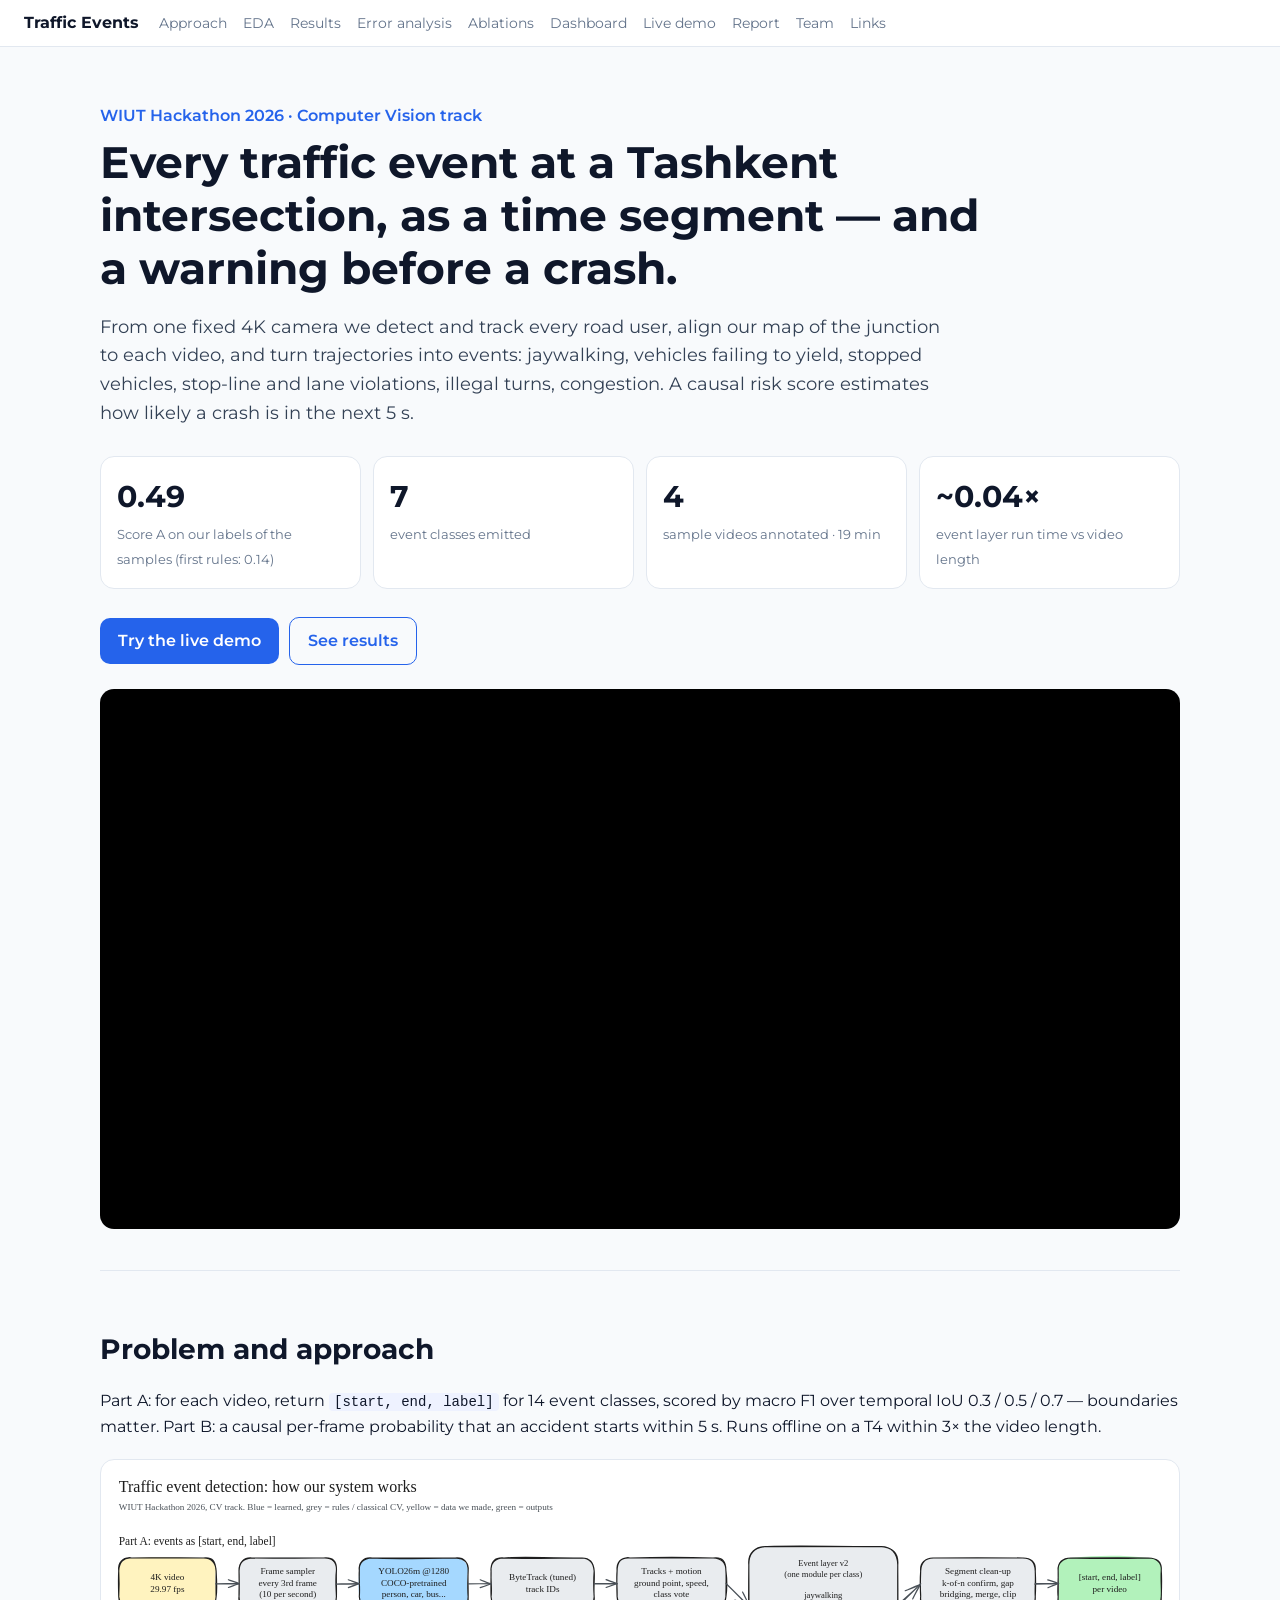
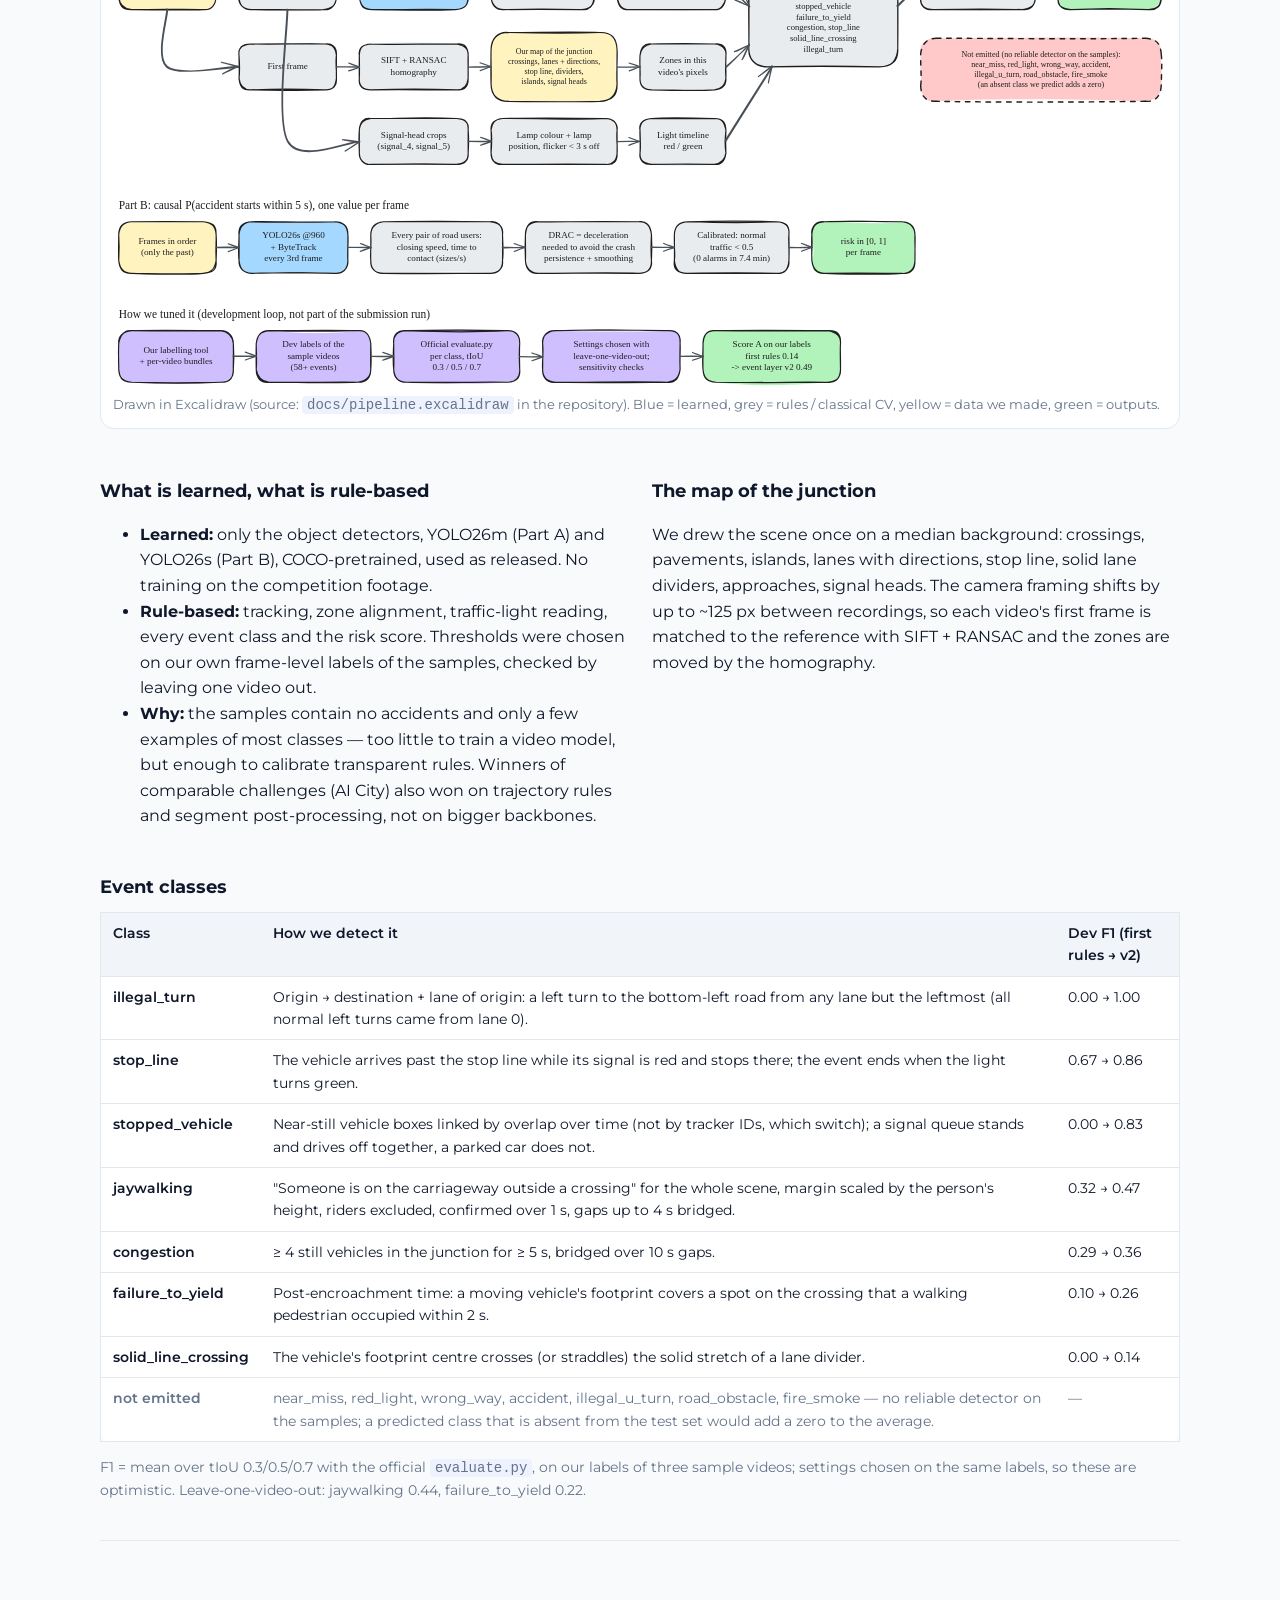
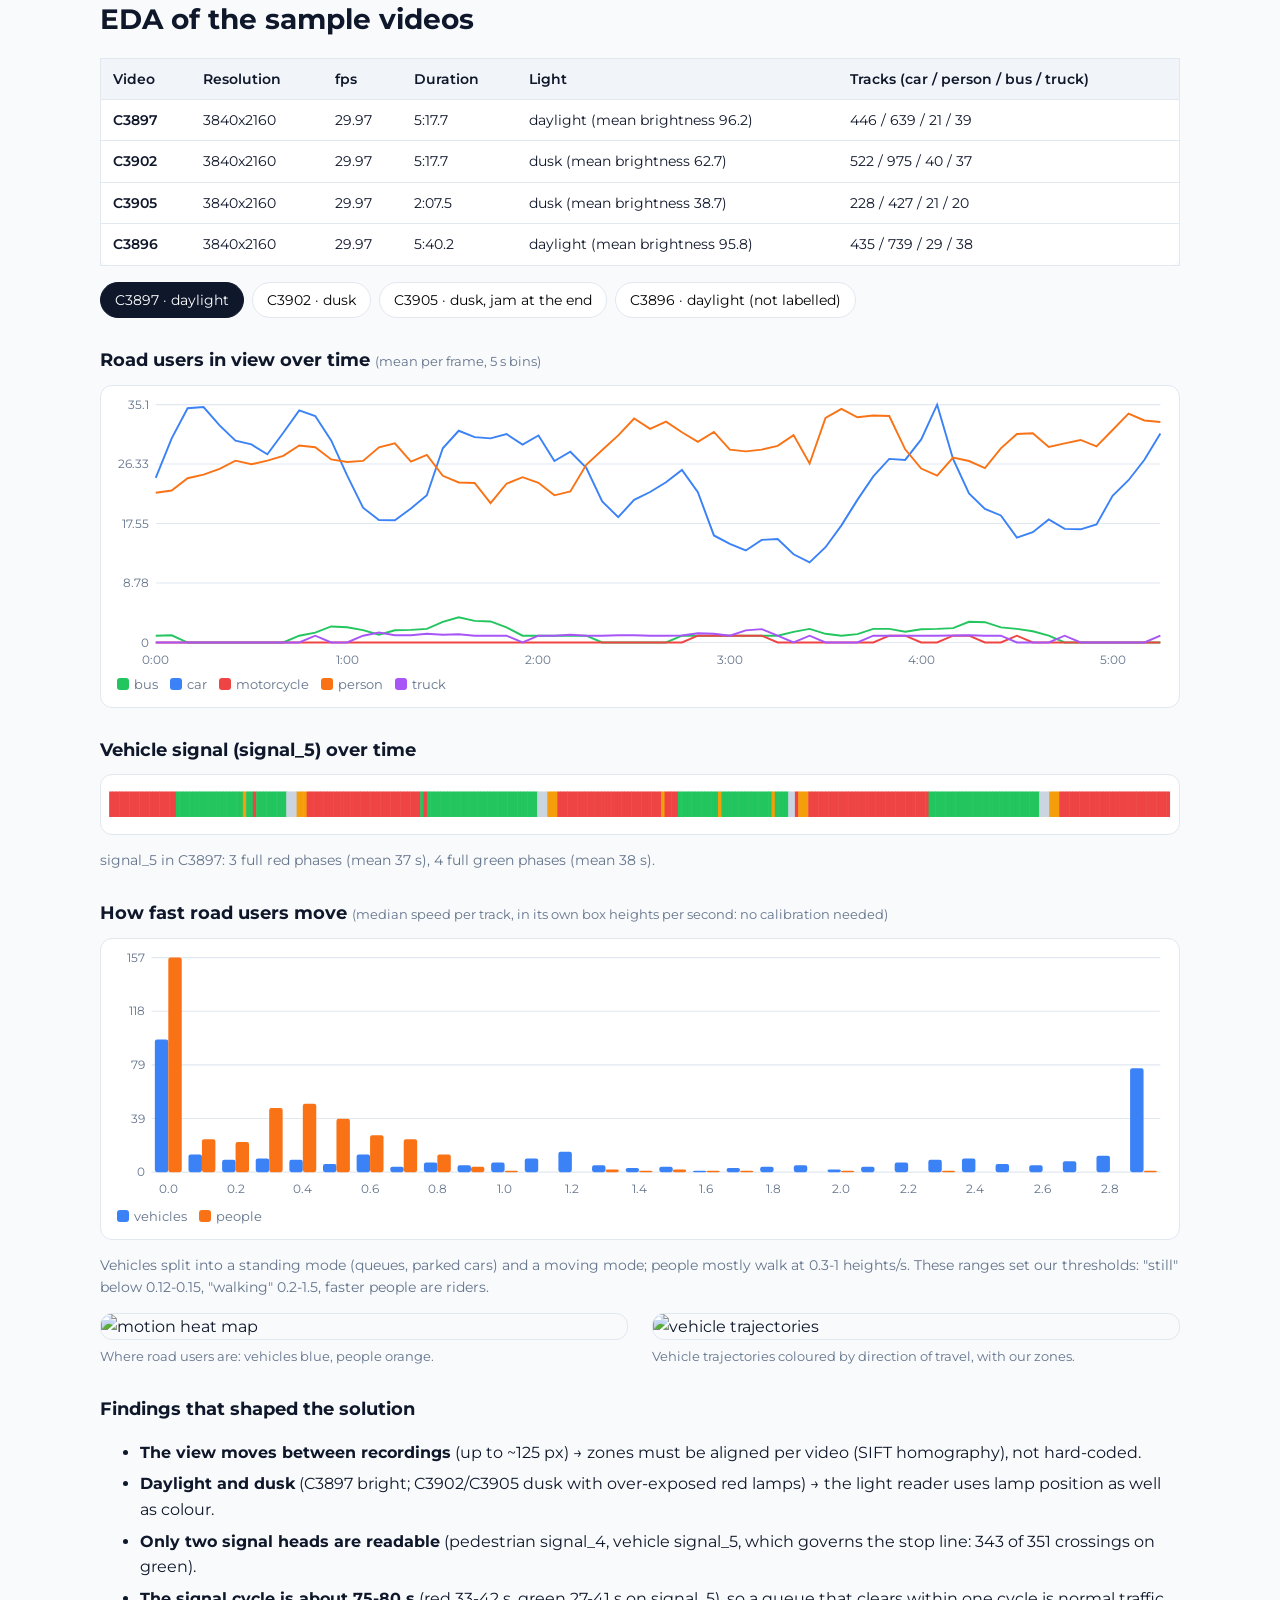
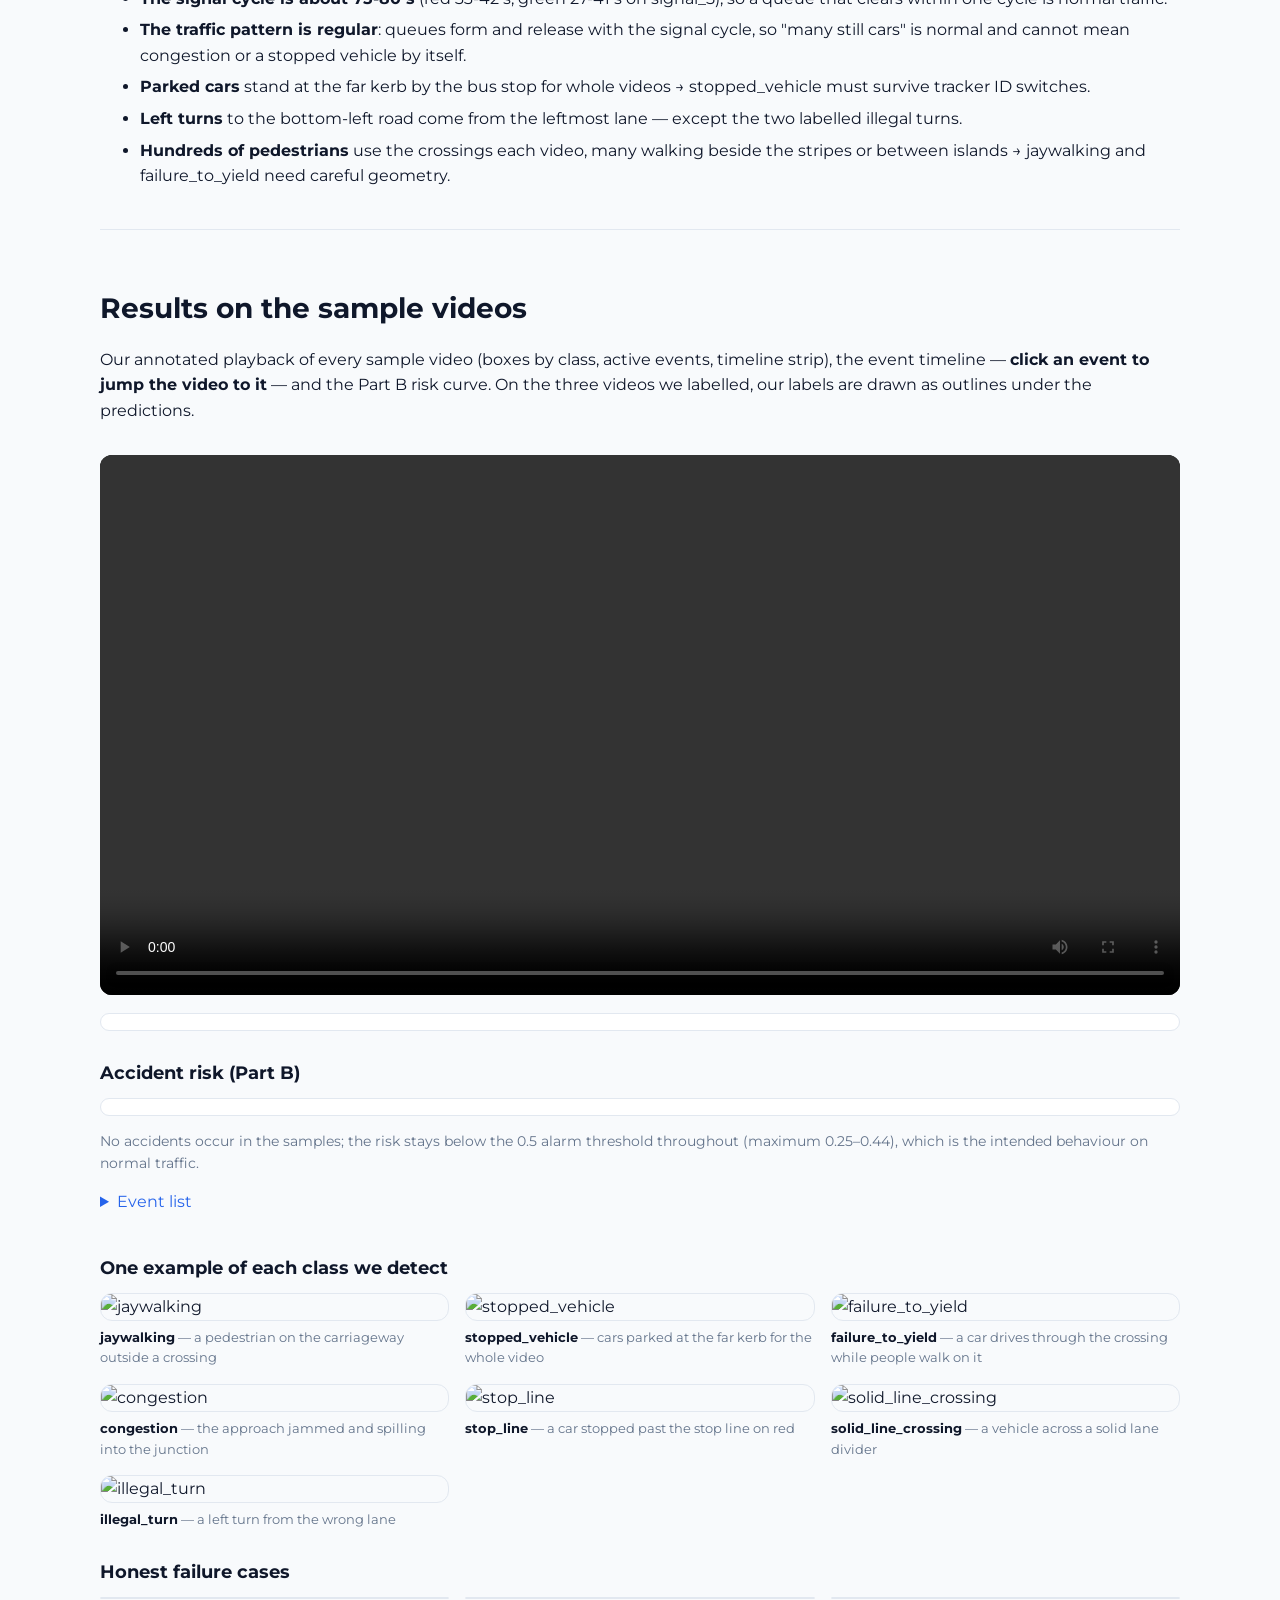
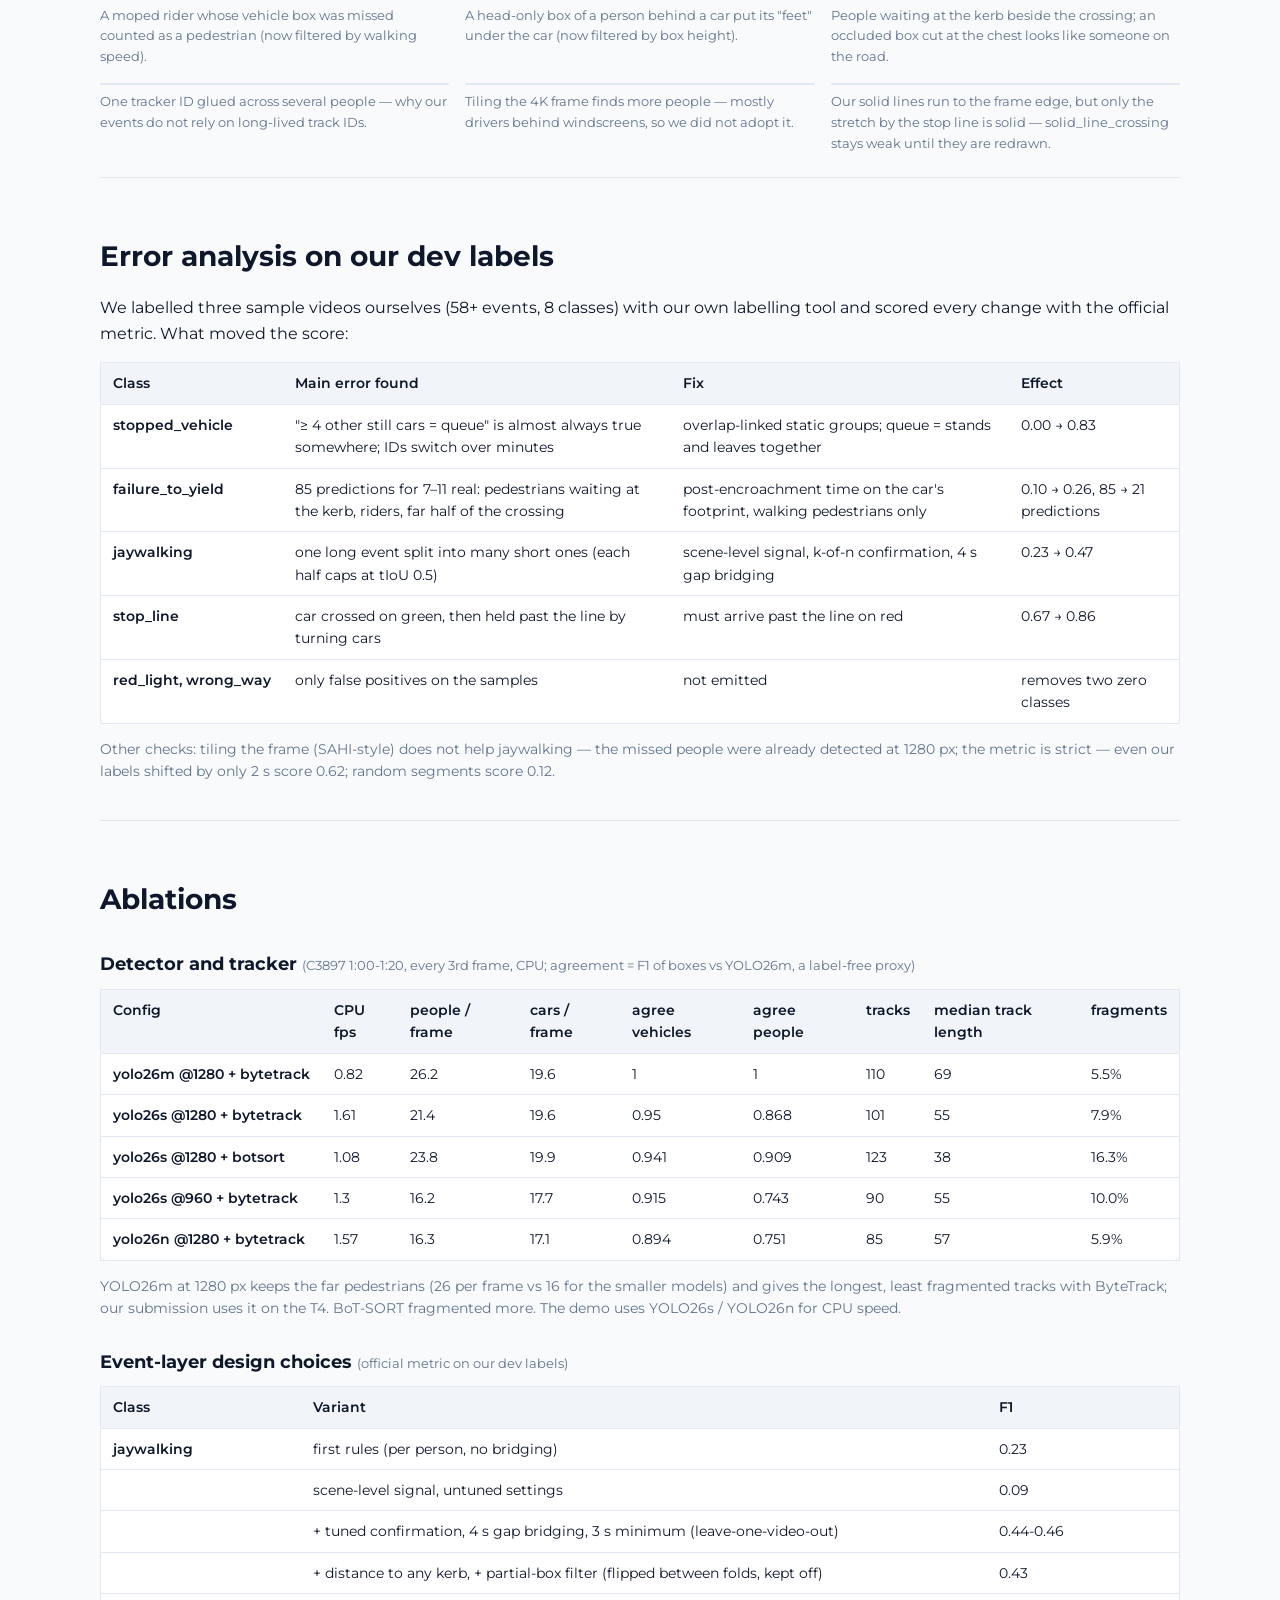
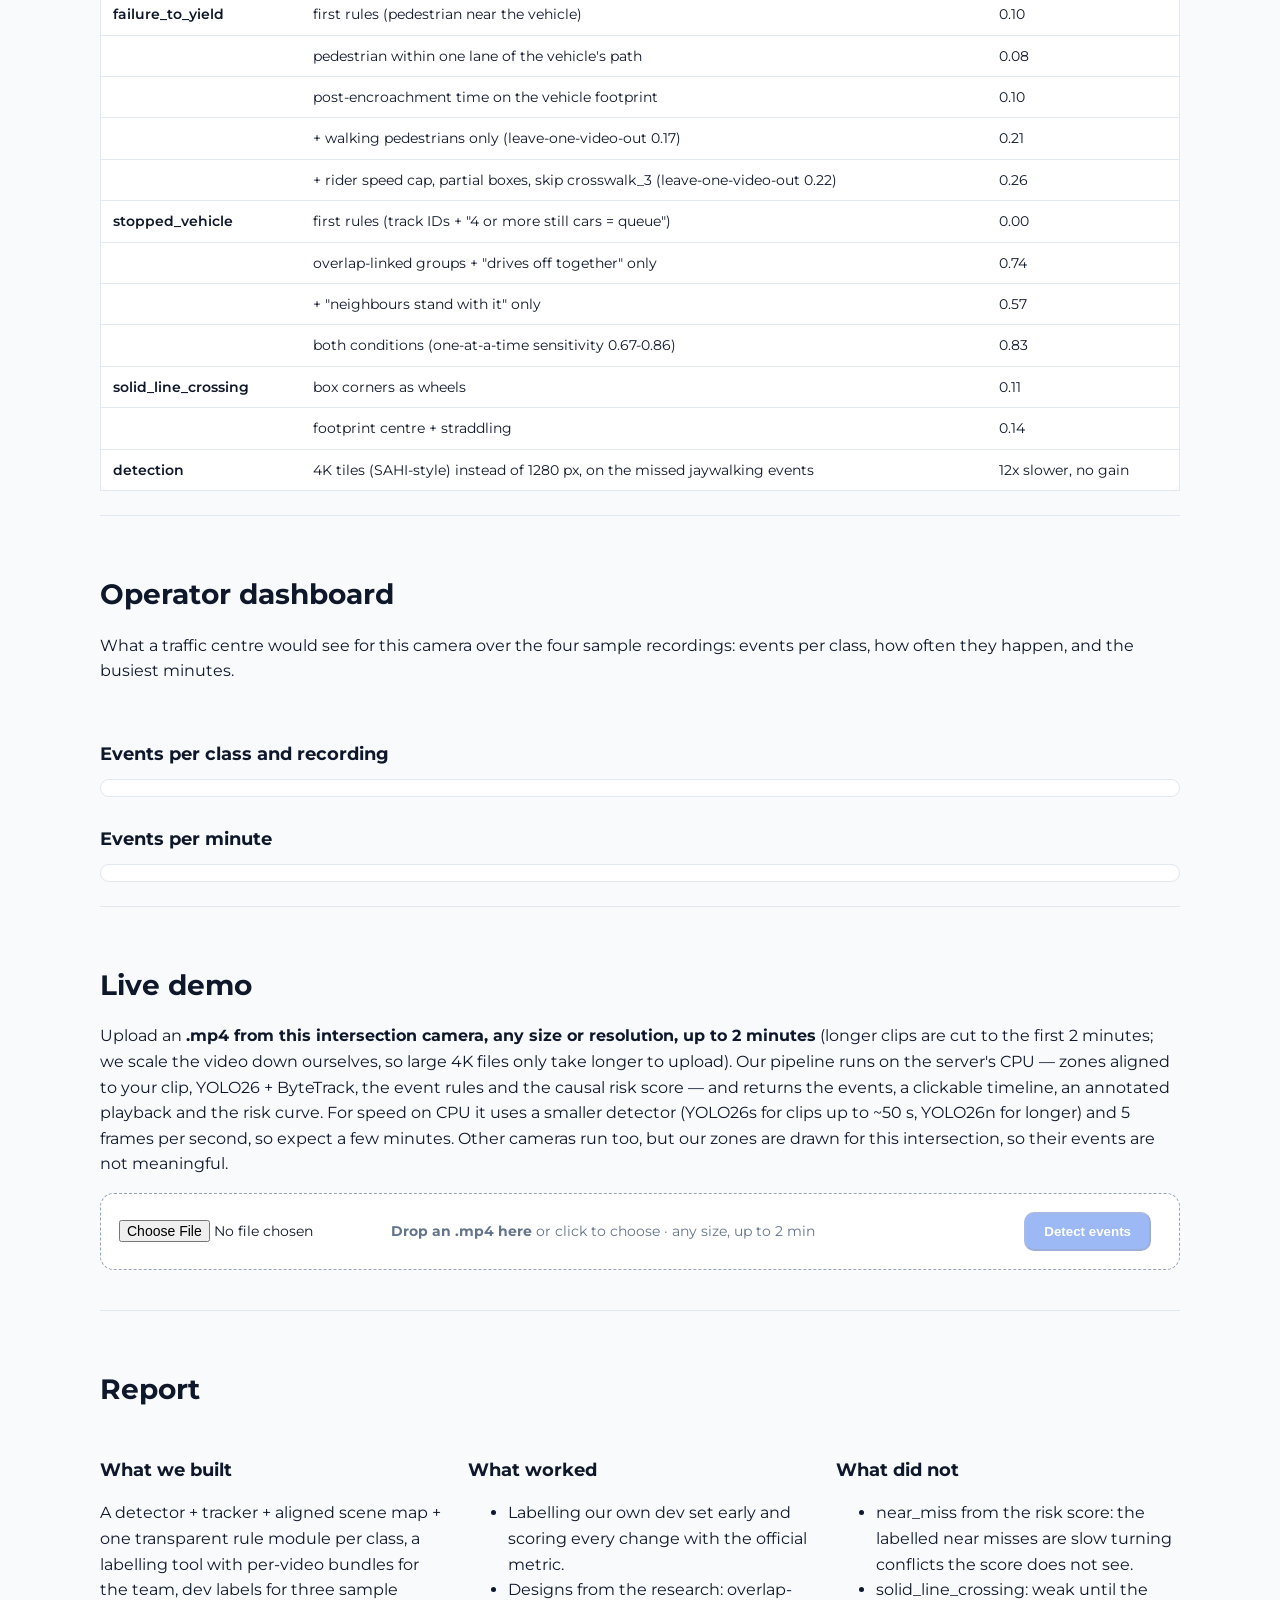
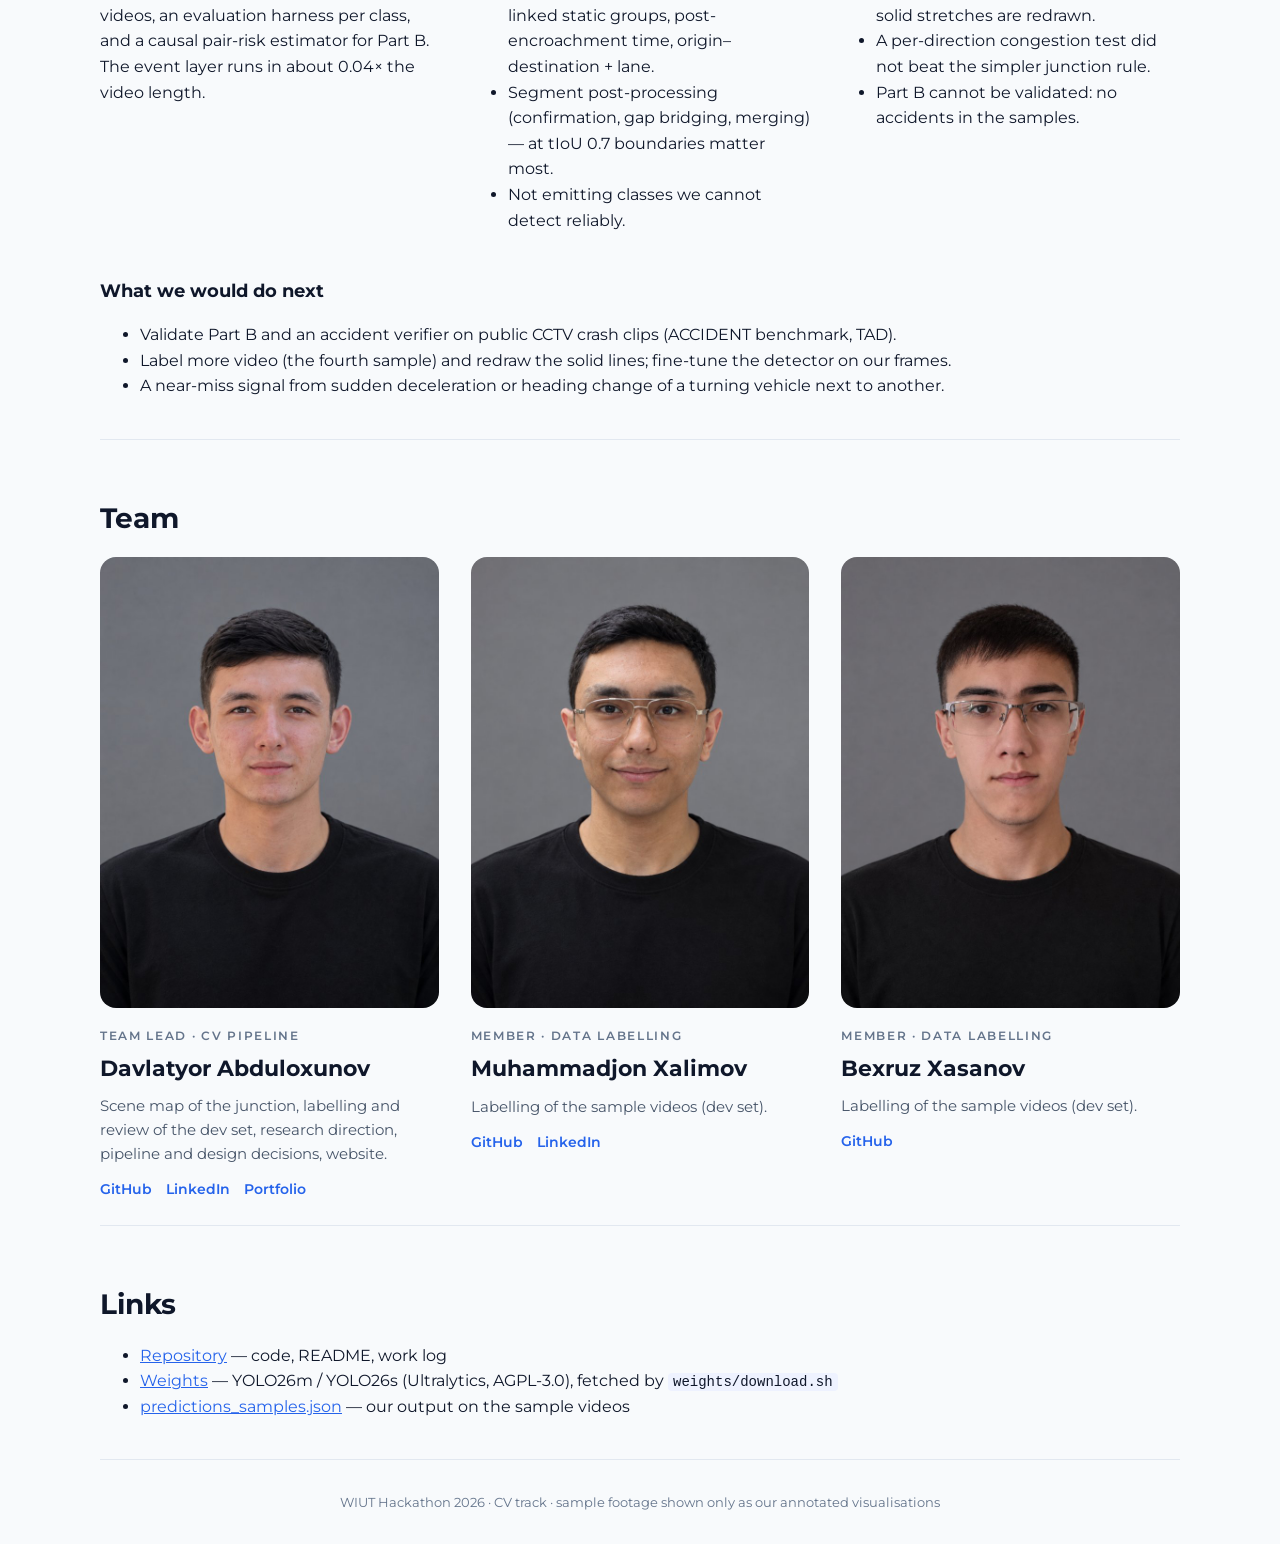
==== demo/site/index.html @ 265dfddb "Team section: large portraits layout, full photos, Bexruz spelling and photo Co-Authored-By: Claude " ====
<!doctype html>
<html lang="en">
<head>
<meta charset="utf-8">
<meta name="viewport" content="width=device-width, initial-scale=1">
<title>Traffic Event Detection — WIUT Hackathon 2026</title>
<meta name="description" content="Detecting traffic events and accident risk from a fixed intersection camera in Tashkent: approach, EDA, results on the sample videos, live demo and report.">
<link rel="preconnect" href="https://fonts.googleapis.com">
<link rel="stylesheet" href="https://fonts.googleapis.com/css2?family=Montserrat:wght@400;500;600;700&display=swap">
<link rel="stylesheet" href="style.css">
</head>
<body>
<header class="top">
  <a class="brand" href="#home">Traffic Events</a>
  <nav id="nav">
    <a href="#approach">Approach</a><a href="#eda">EDA</a><a href="#results">Results</a><a href="#analysis">Error analysis</a><a href="#ablations">Ablations</a><a href="#dashboard">Dashboard</a>
    <a href="#demo">Live demo</a><a href="#report">Report</a><a href="#team">Team</a><a href="#links">Links</a>
  </nav>
</header>

<main>
<section id="home" class="hero">
  <p class="kicker">WIUT Hackathon 2026 · Computer Vision track</p>
  <h1>Every traffic event at a Tashkent intersection, as a time segment — and a warning before a crash.</h1>
  <p class="lead">From one fixed 4K camera we detect and track every road user, align our map of the junction to each
    video, and turn trajectories into events: jaywalking, vehicles failing to yield, stopped vehicles, stop-line and
    lane violations, illegal turns, congestion. A causal risk score estimates how likely a crash is in the next 5 s.</p>
  <div class="stats">
    <div><b>0.49</b><span>Score A on our labels of the samples (first rules: 0.14)</span></div>
    <div><b>7</b><span>event classes emitted</span></div>
    <div><b>4</b><span>sample videos annotated · 19 min</span></div>
    <div><b>~0.04×</b><span>event layer run time vs video length</span></div>
  </div>
  <p class="cta"><a class="btn" href="#demo">Try the live demo</a><a class="btn ghost" href="#results">See results</a></p>
  <video class="hero-video" src="videos/hero.mp4" autoplay muted loop playsinline aria-label="our annotated output, 12 s loop"></video>
</section>

<section id="approach">
  <h2>Problem and approach</h2>
  <p>Part A: for each video, return <code>[start, end, label]</code> for 14 event classes, scored by macro F1 over
    temporal IoU 0.3 / 0.5 / 0.7 — boundaries matter. Part B: a causal per-frame probability that an accident starts
    within 5 s. Runs offline on a T4 within 3× the video length.</p>
  <figure class="pipeline">
    <a href="pipeline.svg" target="_blank" rel="noopener" title="open full size"><img src="pipeline.svg" alt="Pipeline: 4K video, frame sampler, YOLO26m, ByteTrack, tracks, event layer v2, segment clean-up, events; zones aligned by SIFT homography; traffic-light reader; Part B pair risk; development loop with our labels" loading="lazy"></a>
    <figcaption>Drawn in Excalidraw (source: <code>docs/pipeline.excalidraw</code> in the repository). Blue = learned, grey = rules / classical CV, yellow = data we made, green = outputs.</figcaption>
  </figure>
  <div class="grid2">
    <div>
      <h3>What is learned, what is rule-based</h3>
      <ul>
        <li><b>Learned:</b> only the object detectors, YOLO26m (Part A) and YOLO26s (Part B), COCO-pretrained, used as released.
          No training on the competition footage.</li>
        <li><b>Rule-based:</b> tracking, zone alignment, traffic-light reading, every event class and the risk score.
          Thresholds were chosen on our own frame-level labels of the samples, checked by leaving one video out.</li>
        <li><b>Why:</b> the samples contain no accidents and only a few examples of most classes — too little to train
          a video model, but enough to calibrate transparent rules. Winners of comparable challenges (AI City) also won
          on trajectory rules and segment post-processing, not on bigger backbones.</li>
      </ul>
    </div>
    <div>
      <h3>The map of the junction</h3>
      <p>We drew the scene once on a median background: crossings, pavements, islands, lanes with directions, stop
        line, solid lane dividers, approaches, signal heads. The camera framing shifts by up to ~125 px between
        recordings, so each video's first frame is matched to the reference with SIFT + RANSAC and the zones are moved
        by the homography.</p>
    </div>
  </div>
  <h3>Event classes</h3>
  <div class="tablewrap"><table id="classes">
    <thead><tr><th>Class</th><th>How we detect it</th><th>Dev F1 (first rules → v2)</th></tr></thead>
    <tbody>
      <tr><td>illegal_turn</td><td>Origin → destination + lane of origin: a left turn to the bottom-left road from any lane but the leftmost (all normal left turns came from lane 0).</td><td>0.00 → 1.00</td></tr>
      <tr><td>stop_line</td><td>The vehicle arrives past the stop line while its signal is red and stops there; the event ends when the light turns green.</td><td>0.67 → 0.86</td></tr>
      <tr><td>stopped_vehicle</td><td>Near-still vehicle boxes linked by overlap over time (not by tracker IDs, which switch); a signal queue stands and drives off together, a parked car does not.</td><td>0.00 → 0.83</td></tr>
      <tr><td>jaywalking</td><td>"Someone is on the carriageway outside a crossing" for the whole scene, margin scaled by the person's height, riders excluded, confirmed over 1 s, gaps up to 4 s bridged.</td><td>0.32 → 0.47</td></tr>
      <tr><td>congestion</td><td>≥ 4 still vehicles in the junction for ≥ 5 s, bridged over 10 s gaps.</td><td>0.29 → 0.36</td></tr>
      <tr><td>failure_to_yield</td><td>Post-encroachment time: a moving vehicle's footprint covers a spot on the crossing that a walking pedestrian occupied within 2 s.</td><td>0.10 → 0.26</td></tr>
      <tr><td>solid_line_crossing</td><td>The vehicle's footprint centre crosses (or straddles) the solid stretch of a lane divider.</td><td>0.00 → 0.14</td></tr>
      <tr class="muted"><td>not emitted</td><td>near_miss, red_light, wrong_way, accident, illegal_u_turn, road_obstacle, fire_smoke — no reliable detector on the samples; a predicted class that is absent from the test set would add a zero to the average.</td><td>—</td></tr>
    </tbody>
  </table></div>
  <p class="note">F1 = mean over tIoU 0.3/0.5/0.7 with the official <code>evaluate.py</code>, on our labels of three
    sample videos; settings chosen on the same labels, so these are optimistic. Leave-one-video-out: jaywalking 0.44,
    failure_to_yield 0.22.</p>
</section>

<section id="eda">
  <h2>EDA of the sample videos</h2>
  <div class="tablewrap"><table id="facts"><thead><tr><th>Video</th><th>Resolution</th><th>fps</th><th>Duration</th><th>Light</th><th>Tracks (car / person / bus / truck)</th></tr></thead><tbody></tbody></table></div>
  <div class="picker" id="edaPick"></div>
  <h3>Road users in view over time <small>(mean per frame, 5 s bins)</small></h3>
  <div id="countsChart" class="chart"></div>
  <h3>Vehicle signal (signal_5) over time</h3>
  <div id="lightChart" class="chart thin"></div>
  <p class="note" id="cycleStats"></p>
  <h3>How fast road users move <small>(median speed per track, in its own box heights per second: no calibration needed)</small></h3>
  <div id="speedChart" class="chart"></div>
  <p class="note">Vehicles split into a standing mode (queues, parked cars) and a moving mode; people mostly walk at
    0.3-1 heights/s. These ranges set our thresholds: "still" below 0.12-0.15, "walking" 0.2-1.5, faster people are riders.</p>
  <div class="grid2">
    <figure><img id="heatImg" alt="motion heat map" loading="lazy"><figcaption>Where road users are: vehicles blue, people orange.</figcaption></figure>
    <figure><img id="trajImg" alt="vehicle trajectories" loading="lazy"><figcaption>Vehicle trajectories coloured by direction of travel, with our zones.</figcaption></figure>
  </div>
  <h3>Findings that shaped the solution</h3>
  <ul class="findings">
    <li><b>The view moves between recordings</b> (up to ~125 px) → zones must be aligned per video (SIFT homography), not hard-coded.</li>
    <li><b>Daylight and dusk</b> (C3897 bright; C3902/C3905 dusk with over-exposed red lamps) → the light reader uses lamp position as well as colour.</li>
    <li><b>Only two signal heads are readable</b> (pedestrian signal_4, vehicle signal_5, which governs the stop line: 343 of 351 crossings on green).</li>
    <li><b>The signal cycle is about 75-80 s</b> (red 33-42 s, green 27-41 s on signal_5), so a queue that clears within one cycle is normal traffic.</li>
    <li><b>The traffic pattern is regular</b>: queues form and release with the signal cycle, so "many still cars" is normal and cannot mean congestion or a stopped vehicle by itself.</li>
    <li><b>Parked cars</b> stand at the far kerb by the bus stop for whole videos → stopped_vehicle must survive tracker ID switches.</li>
    <li><b>Left turns</b> to the bottom-left road come from the leftmost lane — except the two labelled illegal turns.</li>
    <li><b>Hundreds of pedestrians</b> use the crossings each video, many walking beside the stripes or between islands → jaywalking and failure_to_yield need careful geometry.</li>
  </ul>
</section>

<section id="results">
  <h2>Results on the sample videos</h2>
  <p>Our annotated playback of every sample video (boxes by class, active events, timeline strip), the event
    timeline — <b>click an event to jump the video to it</b> — and the Part B risk curve. On the three videos we
    labelled, our labels are drawn as outlines under the predictions.</p>
  <div class="picker" id="resPick"></div>
  <video id="player" controls preload="metadata" playsinline></video>
  <div id="timeline" class="chart"></div>
  <h3>Accident risk (Part B)</h3>
  <div id="riskChart" class="chart thin"></div>
  <p class="note">No accidents occur in the samples; the risk stays below the 0.5 alarm threshold throughout
    (maximum 0.25–0.44), which is the intended behaviour on normal traffic.</p>
  <details><summary>Event list</summary><div class="tablewrap"><table id="evTable"><thead><tr><th>start</th><th>end</th><th>label</th></tr></thead><tbody></tbody></table></div></details>
  <h3>One example of each class we detect</h3>
  <div class="gallery" id="examples"></div>
  <h3>Honest failure cases</h3>
  <div class="gallery fail">
    <figure><img src="img/fail_moped_rider.jpg" alt="" loading="lazy"><figcaption>A moped rider whose vehicle box was missed counted as a pedestrian (now filtered by walking speed).</figcaption></figure>
    <figure><img src="img/fail_head_box.jpg" alt="" loading="lazy"><figcaption>A head-only box of a person behind a car put its "feet" under the car (now filtered by box height).</figcaption></figure>
    <figure><img src="img/fail_kerb_waiting.jpg" alt="" loading="lazy"><figcaption>People waiting at the kerb beside the crossing; an occluded box cut at the chest looks like someone on the road.</figcaption></figure>
    <figure><img src="img/fail_id_switch.jpg" alt="" loading="lazy"><figcaption>One tracker ID glued across several people — why our events do not rely on long-lived track IDs.</figcaption></figure>
    <figure><img src="img/fail_windscreen_people.jpg" alt="" loading="lazy"><figcaption>Tiling the 4K frame finds more people — mostly drivers behind windscreens, so we did not adopt it.</figcaption></figure>
    <figure><img src="img/solid_lines.jpg" alt="" loading="lazy"><figcaption>Our solid lines run to the frame edge, but only the stretch by the stop line is solid — solid_line_crossing stays weak until they are redrawn.</figcaption></figure>
  </div>
</section>

<section id="analysis">
  <h2>Error analysis on our dev labels</h2>
  <p>We labelled three sample videos ourselves (58+ events, 8 classes) with our own labelling tool and scored every
    change with the official metric. What moved the score:</p>
  <div class="tablewrap"><table>
    <thead><tr><th>Class</th><th>Main error found</th><th>Fix</th><th>Effect</th></tr></thead>
    <tbody>
      <tr><td>stopped_vehicle</td><td>"≥ 4 other still cars = queue" is almost always true somewhere; IDs switch over minutes</td><td>overlap-linked static groups; queue = stands and leaves together</td><td>0.00 → 0.83</td></tr>
      <tr><td>failure_to_yield</td><td>85 predictions for 7–11 real: pedestrians waiting at the kerb, riders, far half of the crossing</td><td>post-encroachment time on the car's footprint, walking pedestrians only</td><td>0.10 → 0.26, 85 → 21 predictions</td></tr>
      <tr><td>jaywalking</td><td>one long event split into many short ones (each half caps at tIoU 0.5)</td><td>scene-level signal, k-of-n confirmation, 4 s gap bridging</td><td>0.23 → 0.47</td></tr>
      <tr><td>stop_line</td><td>car crossed on green, then held past the line by turning cars</td><td>must arrive past the line on red</td><td>0.67 → 0.86</td></tr>
      <tr><td>red_light, wrong_way</td><td>only false positives on the samples</td><td>not emitted</td><td>removes two zero classes</td></tr>
    </tbody>
  </table></div>
  <p class="note">Other checks: tiling the frame (SAHI-style) does not help jaywalking — the missed people were already
    detected at 1280 px; the metric is strict — even our labels shifted by only 2 s score 0.62; random segments score 0.12.</p>
</section>

<section id="ablations">
  <h2>Ablations</h2>
  <h3>Detector and tracker <small>(C3897 1:00-1:20, every 3rd frame, CPU; agreement = F1 of boxes vs YOLO26m, a label-free proxy)</small></h3>
  <div class="tablewrap"><table id="benchTable"><thead><tr><th>Config</th><th>CPU fps</th><th>people / frame</th><th>cars / frame</th>
    <th>agree vehicles</th><th>agree people</th><th>tracks</th><th>median track length</th><th>fragments</th></tr></thead><tbody></tbody></table></div>
  <p class="note">YOLO26m at 1280 px keeps the far pedestrians (26 per frame vs 16 for the smaller models) and gives
    the longest, least fragmented tracks with ByteTrack; our submission uses it on the T4. BoT-SORT fragmented more.
    The demo uses YOLO26s / YOLO26n for CPU speed.</p>
  <h3>Event-layer design choices <small>(official metric on our dev labels)</small></h3>
  <div class="tablewrap"><table>
    <thead><tr><th>Class</th><th>Variant</th><th>F1</th></tr></thead>
    <tbody>
      <tr><td>jaywalking</td><td>first rules (per person, no bridging)</td><td>0.23</td></tr>
      <tr><td></td><td>scene-level signal, untuned settings</td><td>0.09</td></tr>
      <tr><td></td><td>+ tuned confirmation, 4 s gap bridging, 3 s minimum (leave-one-video-out)</td><td>0.44-0.46</td></tr>
      <tr><td></td><td>+ distance to any kerb, + partial-box filter (flipped between folds, kept off)</td><td>0.43</td></tr>
      <tr><td>failure_to_yield</td><td>first rules (pedestrian near the vehicle)</td><td>0.10</td></tr>
      <tr><td></td><td>pedestrian within one lane of the vehicle's path</td><td>0.08</td></tr>
      <tr><td></td><td>post-encroachment time on the vehicle footprint</td><td>0.10</td></tr>
      <tr><td></td><td>+ walking pedestrians only (leave-one-video-out 0.17)</td><td>0.21</td></tr>
      <tr><td></td><td>+ rider speed cap, partial boxes, skip crosswalk_3 (leave-one-video-out 0.22)</td><td>0.26</td></tr>
      <tr><td>stopped_vehicle</td><td>first rules (track IDs + "4 or more still cars = queue")</td><td>0.00</td></tr>
      <tr><td></td><td>overlap-linked groups + "drives off together" only</td><td>0.74</td></tr>
      <tr><td></td><td>+ "neighbours stand with it" only</td><td>0.57</td></tr>
      <tr><td></td><td>both conditions (one-at-a-time sensitivity 0.67-0.86)</td><td>0.83</td></tr>
      <tr><td>solid_line_crossing</td><td>box corners as wheels</td><td>0.11</td></tr>
      <tr><td></td><td>footprint centre + straddling</td><td>0.14</td></tr>
      <tr><td>detection</td><td>4K tiles (SAHI-style) instead of 1280 px, on the missed jaywalking events</td><td>12x slower, no gain</td></tr>
    </tbody>
  </table></div>
</section>

<section id="dashboard">
  <h2>Operator dashboard</h2>
  <p>What a traffic centre would see for this camera over the four sample recordings: events per class, how often
    they happen, and the busiest minutes.</p>
  <div id="dashCards" class="stats"></div>
  <h3>Events per class and recording</h3>
  <div id="dashChart" class="chart"></div>
  <h3>Events per minute</h3>
  <div id="dashMinute" class="chart"></div>
</section>

<section id="demo">
  <h2>Live demo</h2>
  <p>Upload an <b>.mp4 from this intersection camera, any size or resolution, up to 2 minutes</b> (longer clips are cut to the first 2 minutes; we scale the
    video down ourselves, so large 4K files only take longer to upload). Our pipeline runs on the server's CPU — zones aligned to your clip, YOLO26 + ByteTrack, the event rules
    and the causal risk score — and returns the events, a clickable timeline, an annotated playback and the risk curve.
    For speed on CPU it uses a smaller detector (YOLO26s for clips up to ~50 s, YOLO26n for longer) and 5 frames per
    second, so expect a few minutes. Other cameras run too, but our zones are drawn for this intersection, so their
    events are not meaningful.</p>
  <label class="upload" id="drop">
    <input type="file" id="demoFile" accept="video/mp4,video/*">
    <span id="dropText"><b>Drop an .mp4 here</b> or click to choose · any size, up to 2 min</span>
    <button class="btn" id="demoRun" disabled type="button">Detect events</button>
  </label>
  <div id="demoStatus" class="status" hidden>
    <ol class="stages" id="stages">
      <li data-k="upload">Upload</li><li data-k="align">Align our zones</li><li data-k="track">Detect and track</li>
      <li data-k="events">Find events</li><li data-k="risk">Score risk</li><li data-k="render">Render playback</li>
    </ol>
    <div class="progress"><div id="demoBar"></div></div>
    <p id="demoMsg"></p>
  </div>
  <div id="demoOut" hidden>
    <p id="demoSummary"></p>
    <div class="chips" id="demoChips"></div>
    <div class="grid2">
      <figure><img id="demoZones" alt="our zones aligned to your video"><figcaption>Our map of the junction, aligned to your video's first frame (SIFT homography).</figcaption></figure>
      <div><p class="note">If the zones sit on the crossings, lanes and islands of your clip, the events are meaningful.
        If they do not, the clip is from another view and the events should be ignored.</p></div>
    </div>
    <video id="demoPlayer" controls playsinline></video>
    <div id="demoTimeline" class="chart"></div>
    <h3>Accident risk (Part B)</h3>
    <div id="demoRisk" class="chart thin"></div>
    <div class="tablewrap"><table id="demoTable"><thead><tr><th>start</th><th>end</th><th>label</th></tr></thead><tbody></tbody></table></div>
    <p><a id="demoJson" download="events.json">Download events.json</a></p>
  </div>
</section>

<section id="report">
  <h2>Report</h2>
  <div class="grid3">
    <div><h3>What we built</h3><p>A detector + tracker + aligned scene map + one transparent rule module per class,
      a labelling tool with per-video bundles for the team, dev labels for three sample videos, an evaluation harness
      per class, and a causal pair-risk estimator for Part B. The event layer runs in about 0.04× the video length.</p></div>
    <div><h3>What worked</h3><ul>
      <li>Labelling our own dev set early and scoring every change with the official metric.</li>
      <li>Designs from the research: overlap-linked static groups, post-encroachment time, origin–destination + lane.</li>
      <li>Segment post-processing (confirmation, gap bridging, merging) — at tIoU 0.7 boundaries matter most.</li>
      <li>Not emitting classes we cannot detect reliably.</li></ul></div>
    <div><h3>What did not</h3><ul>
      <li>near_miss from the risk score: the labelled near misses are slow turning conflicts the score does not see.</li>
      <li>solid_line_crossing: weak until the solid stretches are redrawn.</li>
      <li>A per-direction congestion test did not beat the simpler junction rule.</li>
      <li>Part B cannot be validated: no accidents in the samples.</li></ul></div>
  </div>
  <h3>What we would do next</h3>
  <ul>
    <li>Validate Part B and an accident verifier on public CCTV crash clips (ACCIDENT benchmark, TAD).</li>
    <li>Label more video (the fourth sample) and redraw the solid lines; fine-tune the detector on our frames.</li>
    <li>A near-miss signal from sudden deceleration or heading change of a turning vehicle next to another.</li>
  </ul>
</section>

<section id="team">
  <h2>Team</h2>
  <div class="members">
    <article class="member">
      <img src="team/davlatyor.jpg" alt="Davlatyor Abduloxunov" loading="lazy">
      <p class="eyebrow">Team lead · CV pipeline</p>
      <h3>Davlatyor Abduloxunov</h3>
      <p>Scene map of the junction, labelling and review of the dev set, research direction, pipeline and design
        decisions, website.</p>
      <p class="links"><a href="https://github.com/Abduloxunov" target="_blank" rel="noopener">GitHub</a>
        <a href="https://www.linkedin.com/in/abduloxunovdavlatyor" target="_blank" rel="noopener">LinkedIn</a>
        <a href="https://abduloxunov.github.io/" target="_blank" rel="noopener">Portfolio</a></p>
    </article>
    <article class="member">
      <img src="team/muhammadjon.jpg" alt="Muhammadjon Xalimov" loading="lazy">
      <p class="eyebrow">Member · Data labelling</p>
      <h3>Muhammadjon Xalimov</h3>
      <p>Labelling of the sample videos (dev set).</p>
      <p class="links"><a href="https://github.com/muxammadjonx07-dev" target="_blank" rel="noopener">GitHub</a>
        <a href="https://www.linkedin.com/in/%D0%BC%D1%83%D1%85%D0%B0%D0%BC%D0%BC%D0%B0%D0%B4%D0%B6%D0%BE%D0%BD-%D1%85%D0%B0%D0%BB%D0%B8%D0%BC%D0%BE%D0%B2-b85340334" target="_blank" rel="noopener">LinkedIn</a></p>
    </article>
    <article class="member">
      <img src="team/bexruz.jpg" alt="Bexruz Xasanov" loading="lazy">
      <p class="eyebrow">Member · Data labelling</p>
      <h3>Bexruz Xasanov</h3>
      <p>Labelling of the sample videos (dev set).</p>
      <p class="links"><a href="https://github.com/bekhruz-khasanov" target="_blank" rel="noopener">GitHub</a></p>
    </article>
  </div>
</section>

<section id="links">
  <h2>Links</h2>
  <ul class="linklist">
    <li><a href="https://github.com/Abduloxunov/wiut-cv-traffic-events">Repository</a> — code, README, work log</li>
    <li><a href="https://github.com/ultralytics/assets/releases/tag/v8.4.0">Weights</a> — YOLO26m / YOLO26s (Ultralytics, AGPL-3.0), fetched by <code>weights/download.sh</code></li>
    <li><a href="https://github.com/Abduloxunov/wiut-cv-traffic-events/blob/main/predictions_samples.json">predictions_samples.json</a> — our output on the sample videos</li>
  </ul>
</section>
</main>
<footer>WIUT Hackathon 2026 · CV track · sample footage shown only as our annotated visualisations</footer>
<script src="app.js"></script>
</body>
</html>
---- demo/site/style.css ----
:root {
  --bg: #f8fafc; --panel: #ffffff; --ink: #0f172a; --muted: #64748b; --line: #e2e8f0; --accent: #2563eb;
  --learned: #dbeafe; --rule: #f1f5f9; --out: #dcfce7;
}
* { box-sizing: border-box; }
html { scroll-behavior: smooth; scroll-padding-top: 64px; }
body { margin: 0; background: var(--bg); color: var(--ink); font: 16px/1.6 Montserrat, system-ui, sans-serif; }
.top { position: sticky; top: 0; z-index: 10; display: flex; gap: 20px; align-items: center; padding: 10px 24px;
  background: rgba(255, 255, 255, .92); backdrop-filter: blur(8px); border-bottom: 1px solid var(--line); }
.brand { font-weight: 700; color: var(--ink); text-decoration: none; white-space: nowrap; }
nav { display: flex; gap: 16px; overflow-x: auto; scrollbar-width: none; }
nav a { color: var(--muted); text-decoration: none; font-size: 14px; white-space: nowrap; }
nav a:hover { color: var(--accent); }
main { max-width: 1120px; margin: 0 auto; padding: 0 20px; }
section { padding: 56px 0 24px; border-bottom: 1px solid var(--line); }
h1 { font-size: clamp(28px, 4.2vw, 44px); line-height: 1.2; margin: 8px 0 16px; max-width: 900px; }
h2 { font-size: 28px; margin: 0 0 16px; }
h3 { font-size: 18px; margin: 28px 0 10px; }
h3 small { color: var(--muted); font-weight: 400; font-size: 13px; }
.kicker { color: var(--accent); font-weight: 600; margin: 0; }
.lead { font-size: 18px; color: #334155; max-width: 860px; }
.stats { display: grid; grid-template-columns: repeat(auto-fit, minmax(190px, 1fr)); gap: 12px; margin: 28px 0; }
.stats div { background: var(--panel); border: 1px solid var(--line); border-radius: 14px; padding: 16px; }
.stats b { display: block; font-size: 30px; }
.stats span { color: var(--muted); font-size: 13px; }
.btn { display: inline-block; background: var(--accent); color: #fff; padding: 10px 18px; border-radius: 10px;
  text-decoration: none; font-weight: 600; margin-right: 10px; }
.btn.ghost { background: transparent; color: var(--accent); border: 1px solid var(--accent); }
code { background: #eef2ff; padding: 1px 5px; border-radius: 4px; font-size: 14px; }
.pipeline { background: var(--panel); border: 1px solid var(--line); border-radius: 14px; padding: 12px; margin: 20px 0; }
.pipeline .n { fill: #fff; stroke: #94a3b8; } .pipeline .l { fill: var(--learned); stroke: #93c5fd; }
.pipeline .r { fill: var(--rule); stroke: #cbd5e1; } .pipeline .o { fill: var(--out); stroke: #86efac; }
.pipeline text { fill: var(--ink); } .pipeline .s { fill: var(--muted); font-size: 11px; }
figcaption { color: var(--muted); font-size: 13px; margin-top: 6px; }
.dot { display: inline-block; width: 12px; height: 12px; border-radius: 3px; margin: 0 4px 0 12px; vertical-align: -1px; border: 1px solid #cbd5e1; }
.dot.l { background: var(--learned); } .dot.r { background: var(--rule); } .dot.o { background: var(--out); }
.grid2 { display: grid; grid-template-columns: 1fr 1fr; gap: 24px; }
.grid3 { display: grid; grid-template-columns: repeat(3, 1fr); gap: 24px; }
.tablewrap { overflow-x: auto; }
table { border-collapse: collapse; width: 100%; background: var(--panel); border: 1px solid var(--line); border-radius: 12px; font-size: 14px; }
th, td { text-align: left; padding: 9px 12px; border-bottom: 1px solid var(--line); vertical-align: top; }
th { background: #f1f5f9; font-weight: 600; }
tr.muted td { color: var(--muted); }
td:first-child { font-weight: 600; white-space: nowrap; }
.note { color: var(--muted); font-size: 14px; }
.picker { display: flex; gap: 8px; flex-wrap: wrap; margin: 16px 0; }
.picker button { font: inherit; font-size: 14px; border: 1px solid var(--line); background: var(--panel); border-radius: 999px;
  padding: 6px 14px; cursor: pointer; }
.picker button.on { background: var(--ink); color: #fff; border-color: var(--ink); }
.chart { background: var(--panel); border: 1px solid var(--line); border-radius: 12px; padding: 8px; }
.chart svg { display: block; width: 100%; height: auto; }
.chart .legend { display: flex; flex-wrap: wrap; gap: 12px; font-size: 13px; color: var(--muted); padding: 4px 8px; }
.chart .legend i { display: inline-block; width: 12px; height: 12px; border-radius: 3px; margin-right: 5px; vertical-align: -1px; }
figure { margin: 0; }
figure img { width: 100%; border-radius: 12px; display: block; border: 1px solid var(--line); }
video { width: 100%; border-radius: 12px; background: #000; margin-bottom: 10px; }
.bar { cursor: pointer; } .bar:hover { opacity: .75; }
.gallery { display: grid; grid-template-columns: repeat(auto-fill, minmax(300px, 1fr)); gap: 16px; }
.gallery figcaption b { color: var(--ink); }
.findings li { margin-bottom: 6px; }
details summary { cursor: pointer; color: var(--accent); margin: 12px 0; }
iframe { width: 100%; height: 1100px; border: 1px solid var(--line); border-radius: 12px; background: #fff; }
.team { display: grid; grid-template-columns: repeat(auto-fit, minmax(260px, 1fr)); gap: 16px; }
.card { background: var(--panel); border: 1px solid var(--line); border-radius: 14px; padding: 18px; }
.card h3 { margin: 0; } .role { color: var(--accent); margin: 2px 0 8px; font-weight: 600; }
.links a, .linklist a { color: var(--accent); }
footer { text-align: center; color: var(--muted); font-size: 13px; padding: 32px 16px; }
@media (max-width: 800px) {
  .grid2, .grid3 { grid-template-columns: 1fr; }
  .top { padding: 10px 16px; } main { padding: 0 16px; }
  iframe { height: 1300px; }
}
.upload { display: flex; gap: 12px; align-items: center; flex-wrap: wrap; margin: 16px 0; padding: 18px;
  background: var(--panel); border: 1px dashed #94a3b8; border-radius: 14px; }
.upload input { font: inherit; font-size: 14px; }
.btn[disabled] { opacity: .45; cursor: not-allowed; }
.progress { height: 10px; background: #e2e8f0; border-radius: 999px; overflow: hidden; }
.progress div { height: 100%; width: 0; background: var(--accent); transition: width .4s; }
.status p { color: var(--muted); font-size: 14px; }
.upload { cursor: pointer; } .upload.over { border-color: var(--accent); background: #eff6ff; }
.upload input { max-width: 260px; } #dropText { color: var(--muted); font-size: 14px; flex: 1; min-width: 220px; }
.stages { display: flex; flex-wrap: wrap; gap: 8px; list-style: none; padding: 0; margin: 0 0 12px; counter-reset: st; }
.stages li { font-size: 13px; padding: 5px 12px; border-radius: 999px; background: #f1f5f9; color: var(--muted); }
.stages li.now { background: #dbeafe; color: var(--accent); font-weight: 600; }
.stages li.done { background: #dcfce7; color: #15803d; }
.stages li.done::before { content: "✓ "; }
.chips { display: flex; flex-wrap: wrap; gap: 8px; margin: 8px 0 16px; }
.chips span { font-size: 13px; padding: 4px 12px; border-radius: 999px; color: #fff; }
.hero-video { width: 100%; border-radius: 14px; margin-top: 8px; }
.pipeline img { border: 0; border-radius: 8px; }
.avatar { width: 96px; height: 96px; border-radius: 50%; object-fit: cover; display: block; margin-bottom: 12px; border: 1px solid var(--line); }

.members { display: grid; grid-template-columns: repeat(3, 1fr); gap: 32px; }
.member img { width: 100%; height: auto; border-radius: 16px; display: block; background: #e2e8f0; }
.member .eyebrow { margin: 18px 0 6px; font-size: 12px; font-weight: 600; letter-spacing: .14em; text-transform: uppercase; color: var(--muted); }
.member h3 { margin: 0 0 8px; font-size: 22px; }
.member p { margin: 0; color: #475569; font-size: 15px; }
.member .links { margin-top: 12px; display: flex; gap: 14px; font-size: 14px; font-weight: 600; }
.member .links a { text-decoration: none; }
@media (max-width: 800px) { .members { grid-template-columns: 1fr; gap: 40px; } }
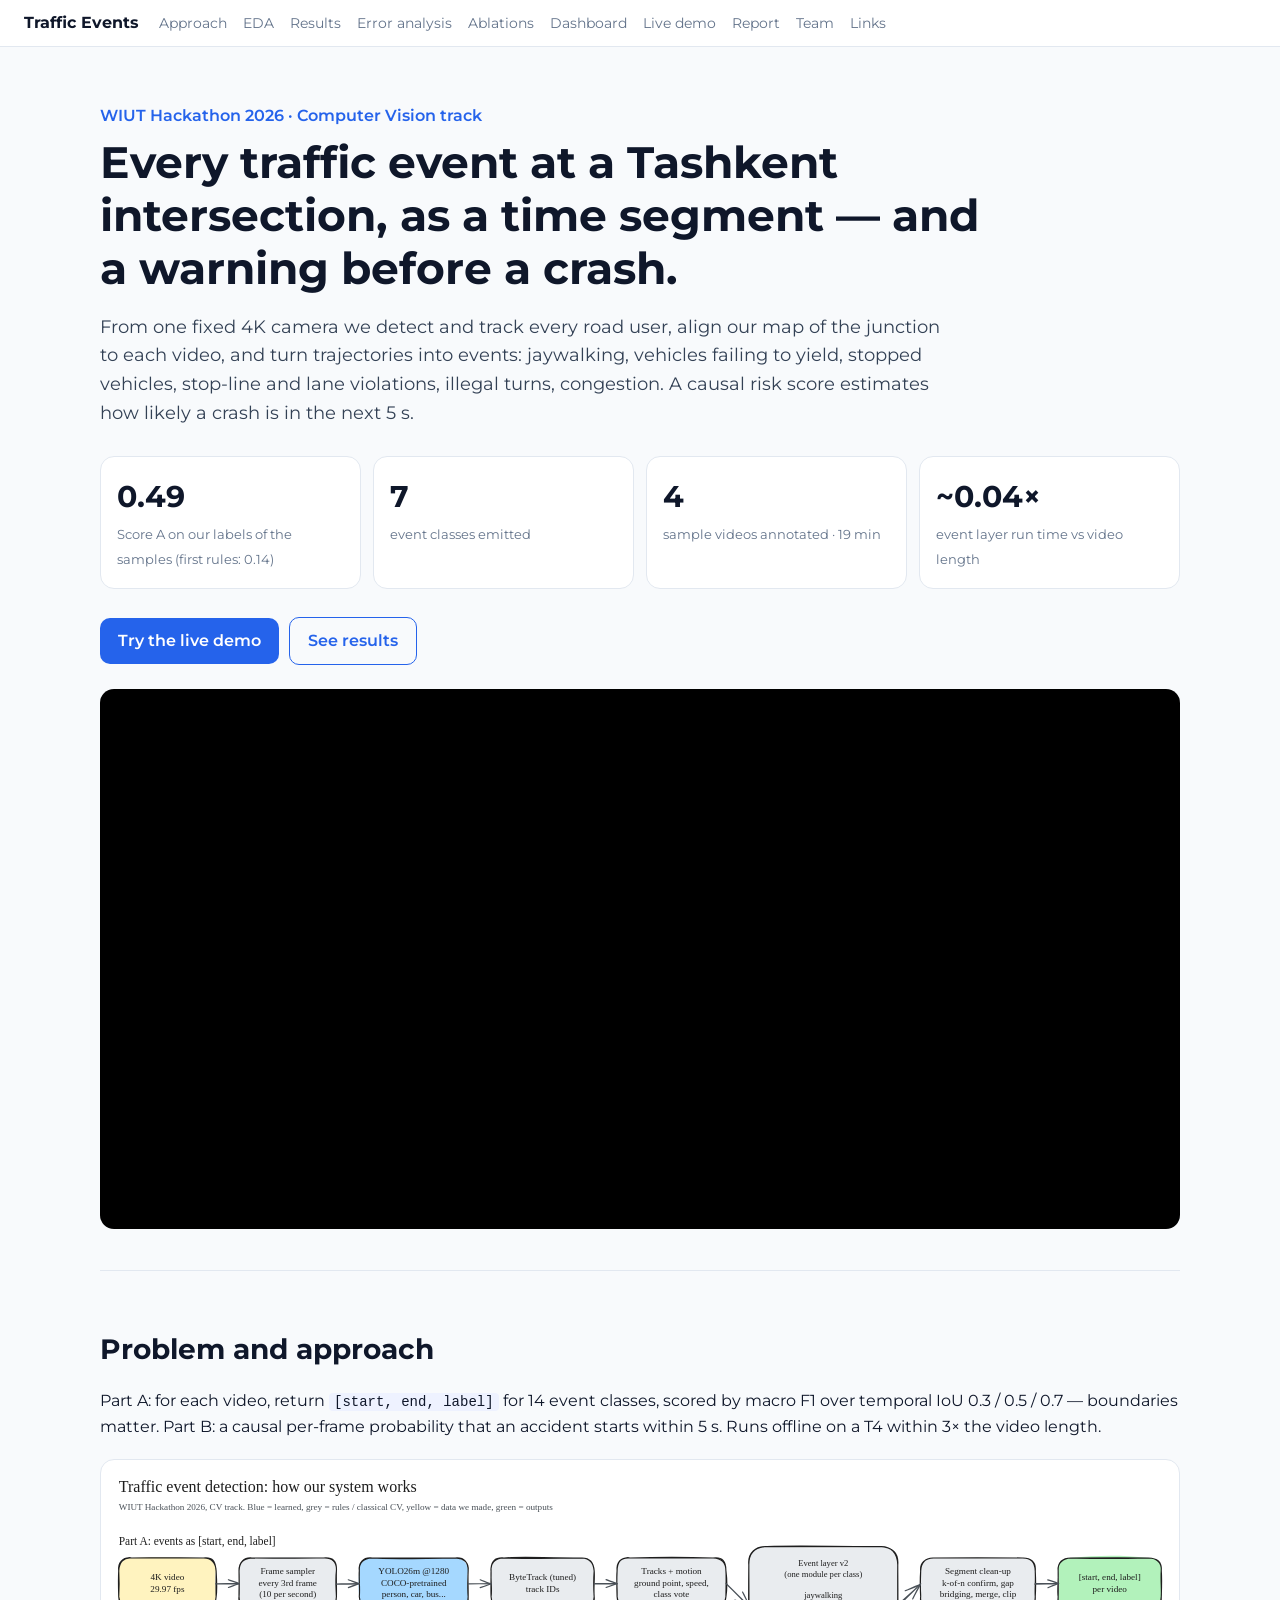
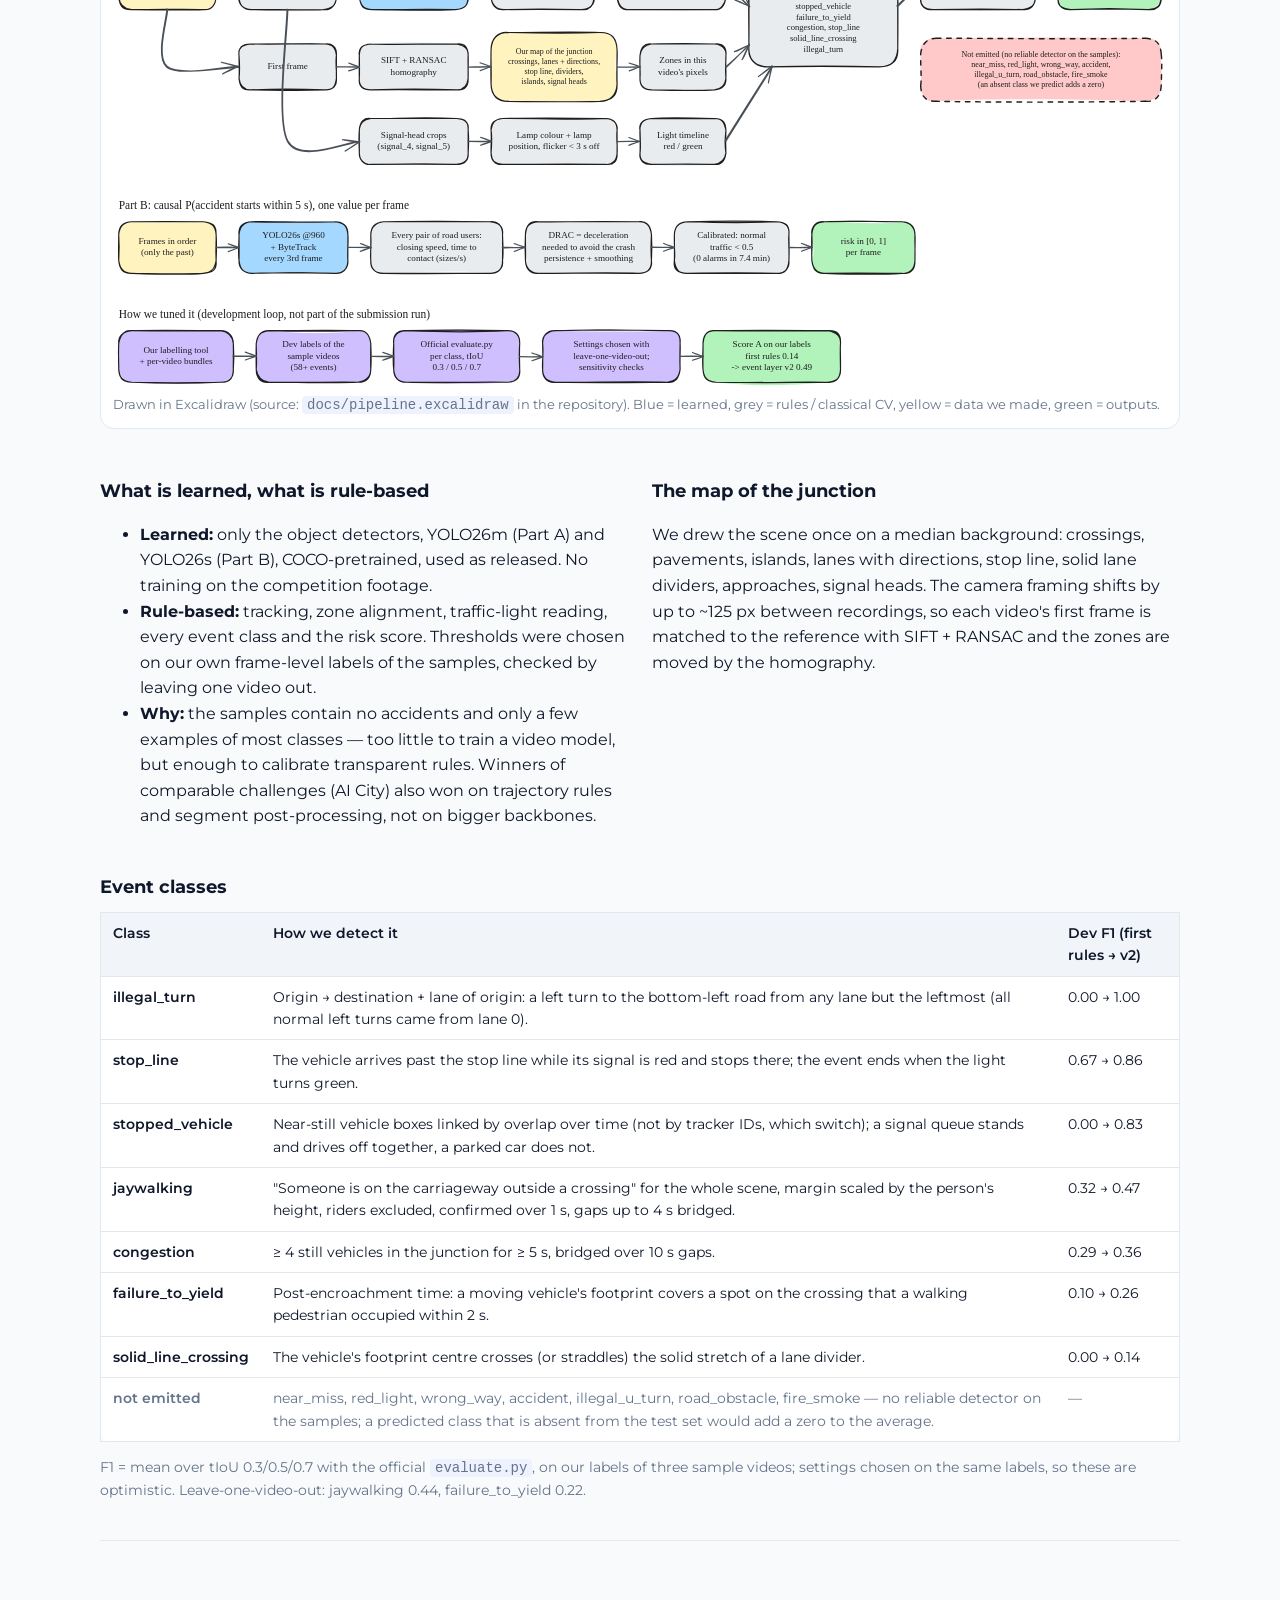
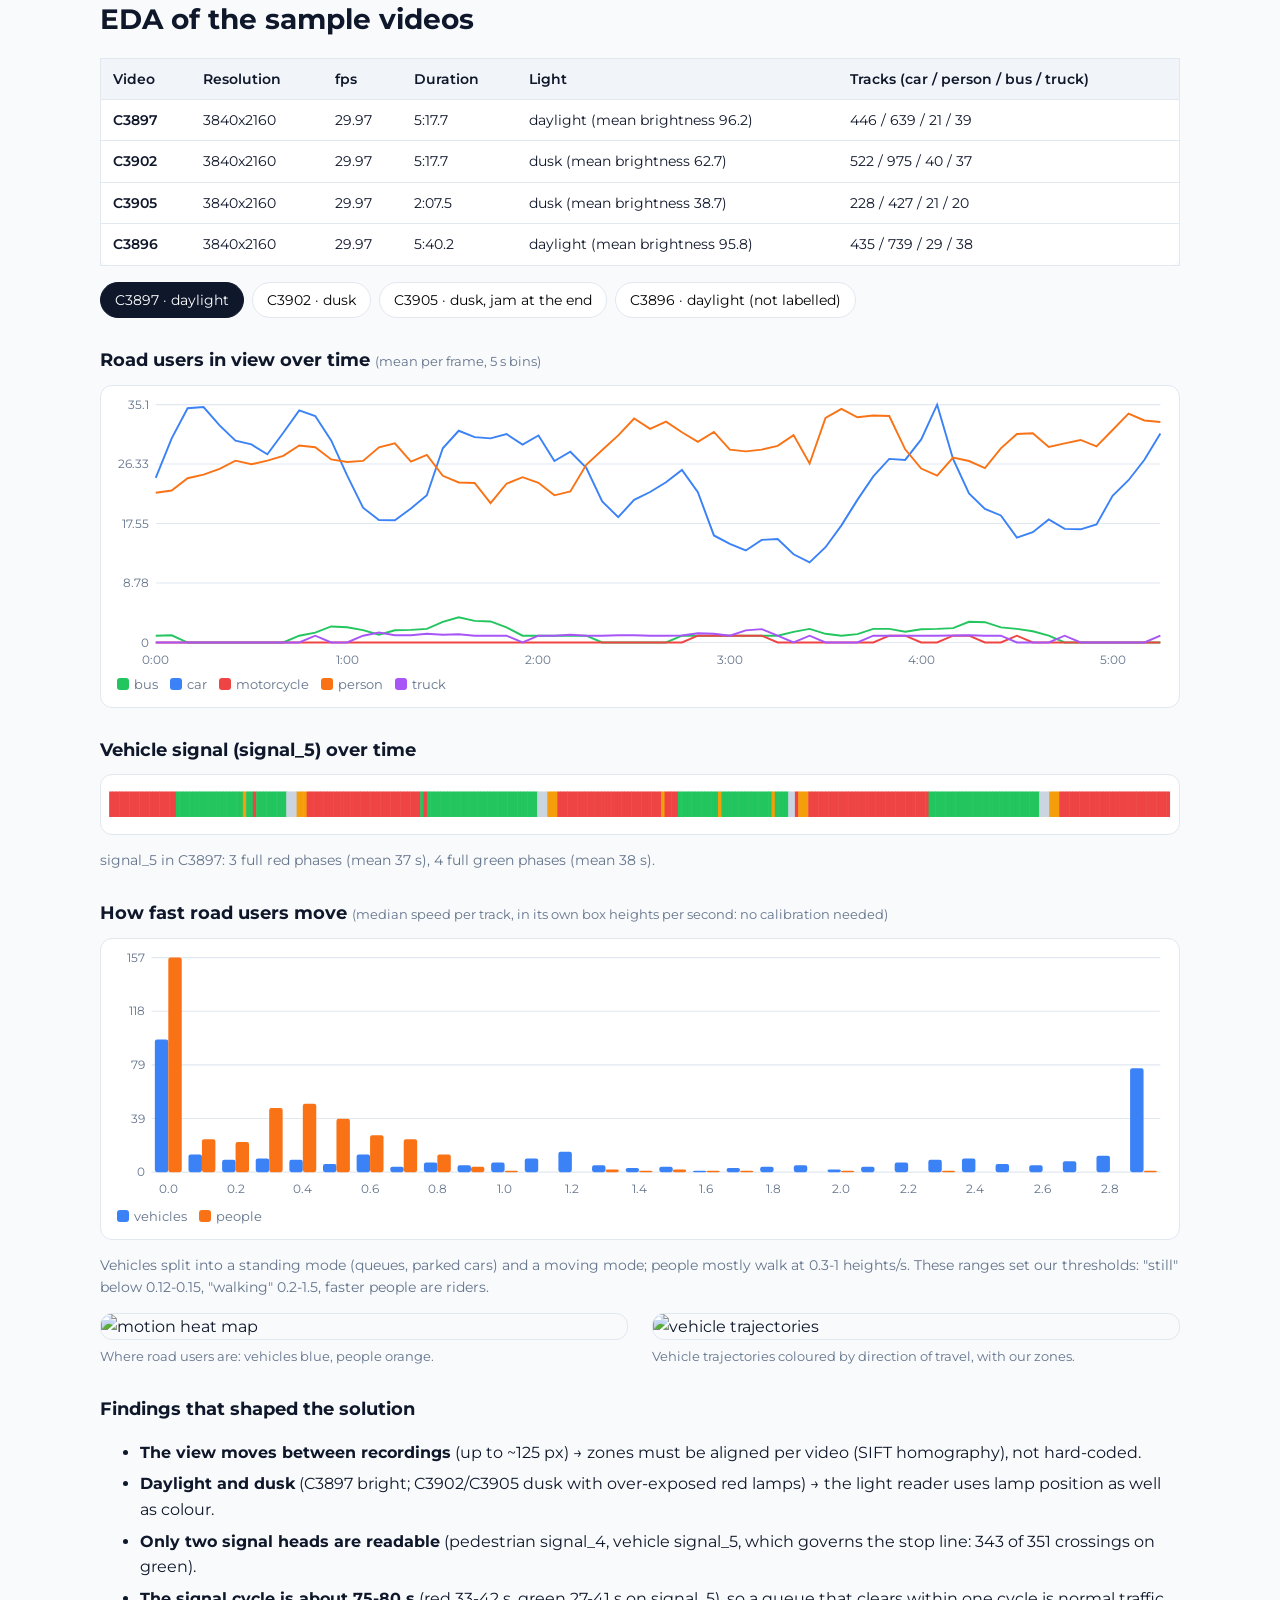
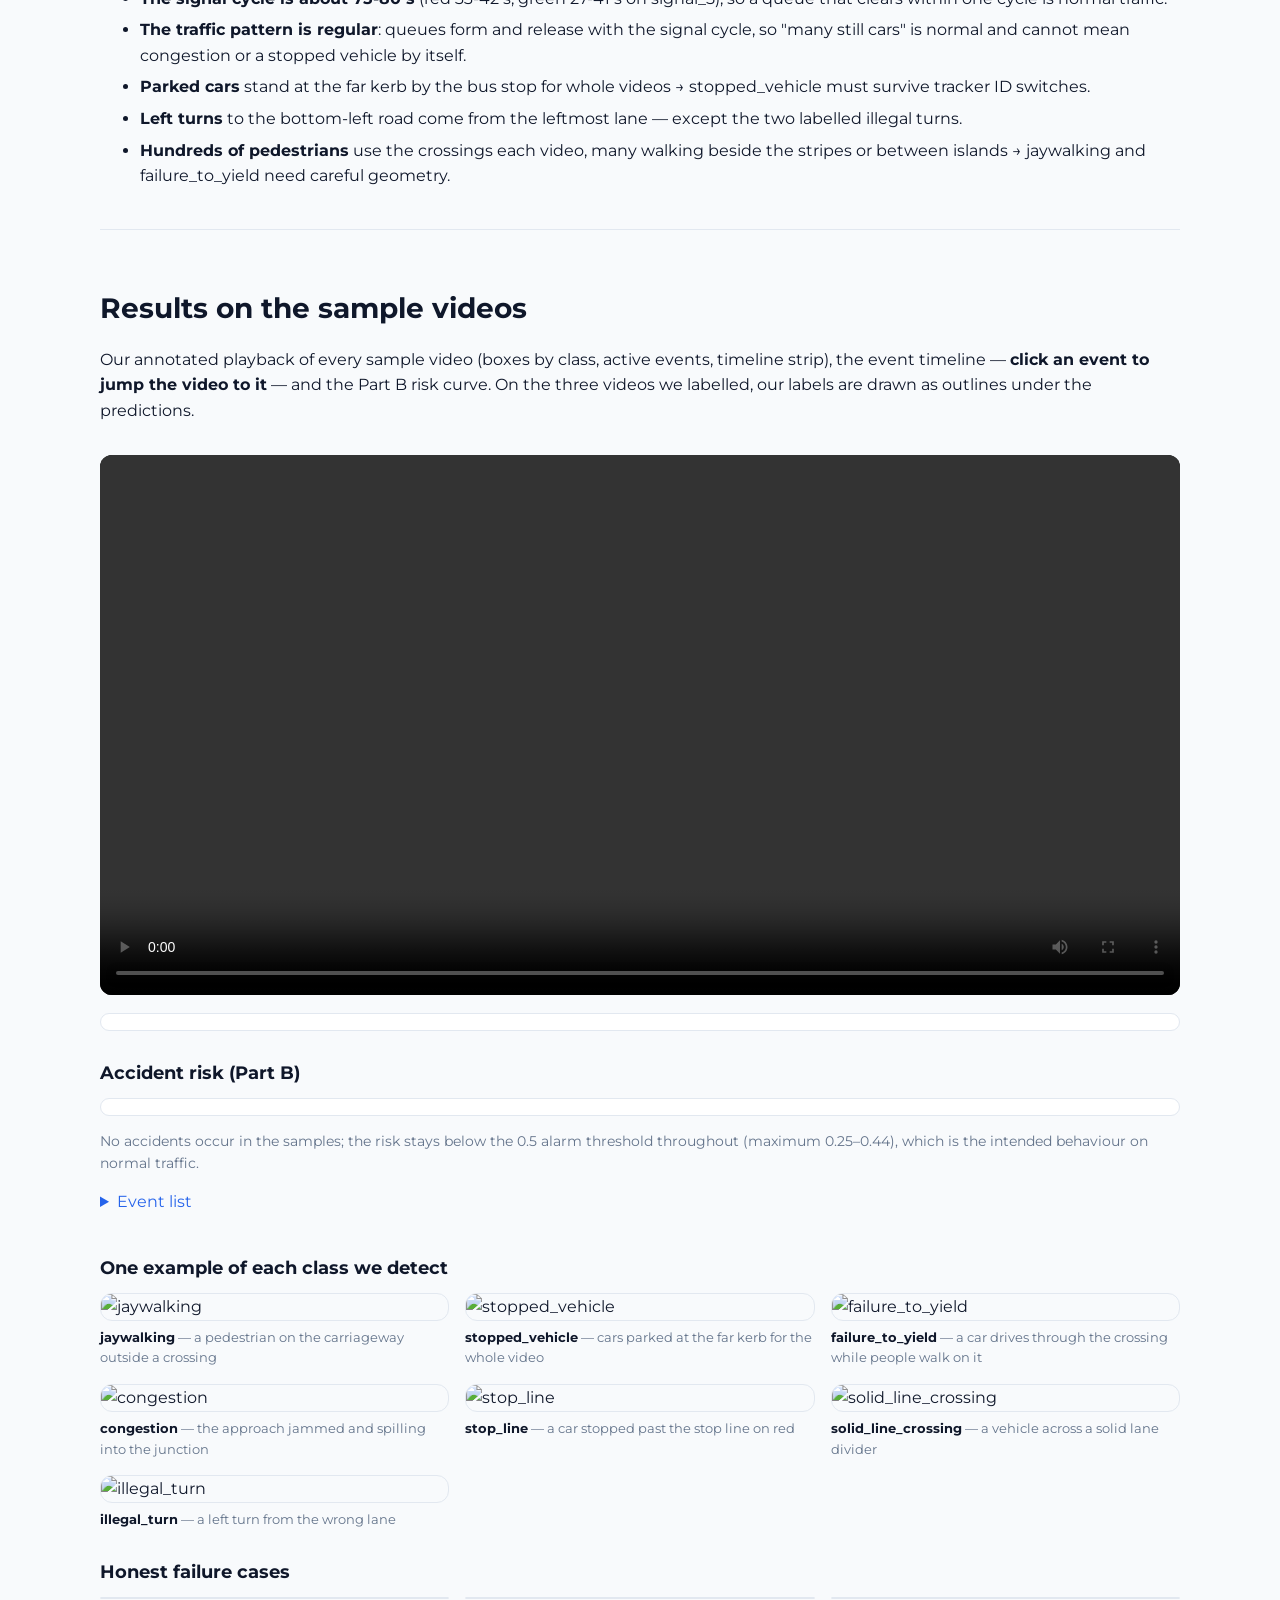
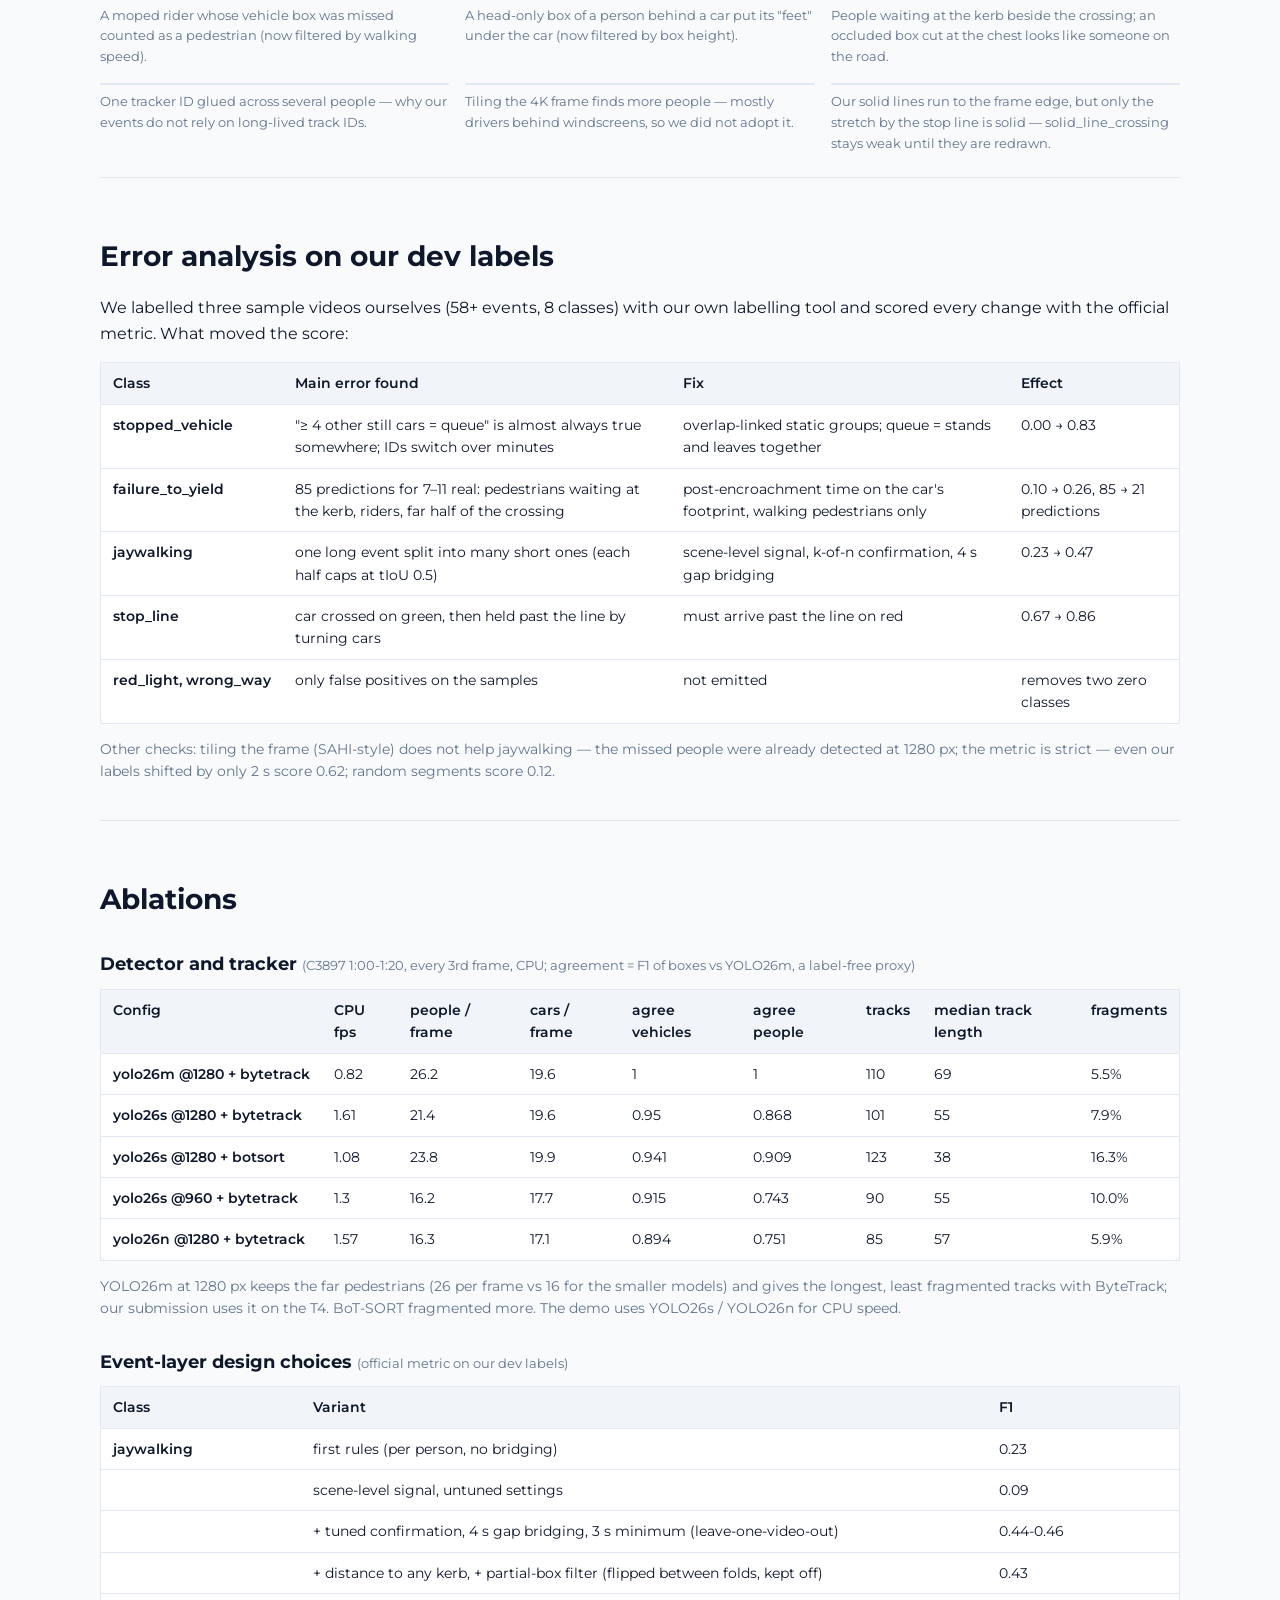
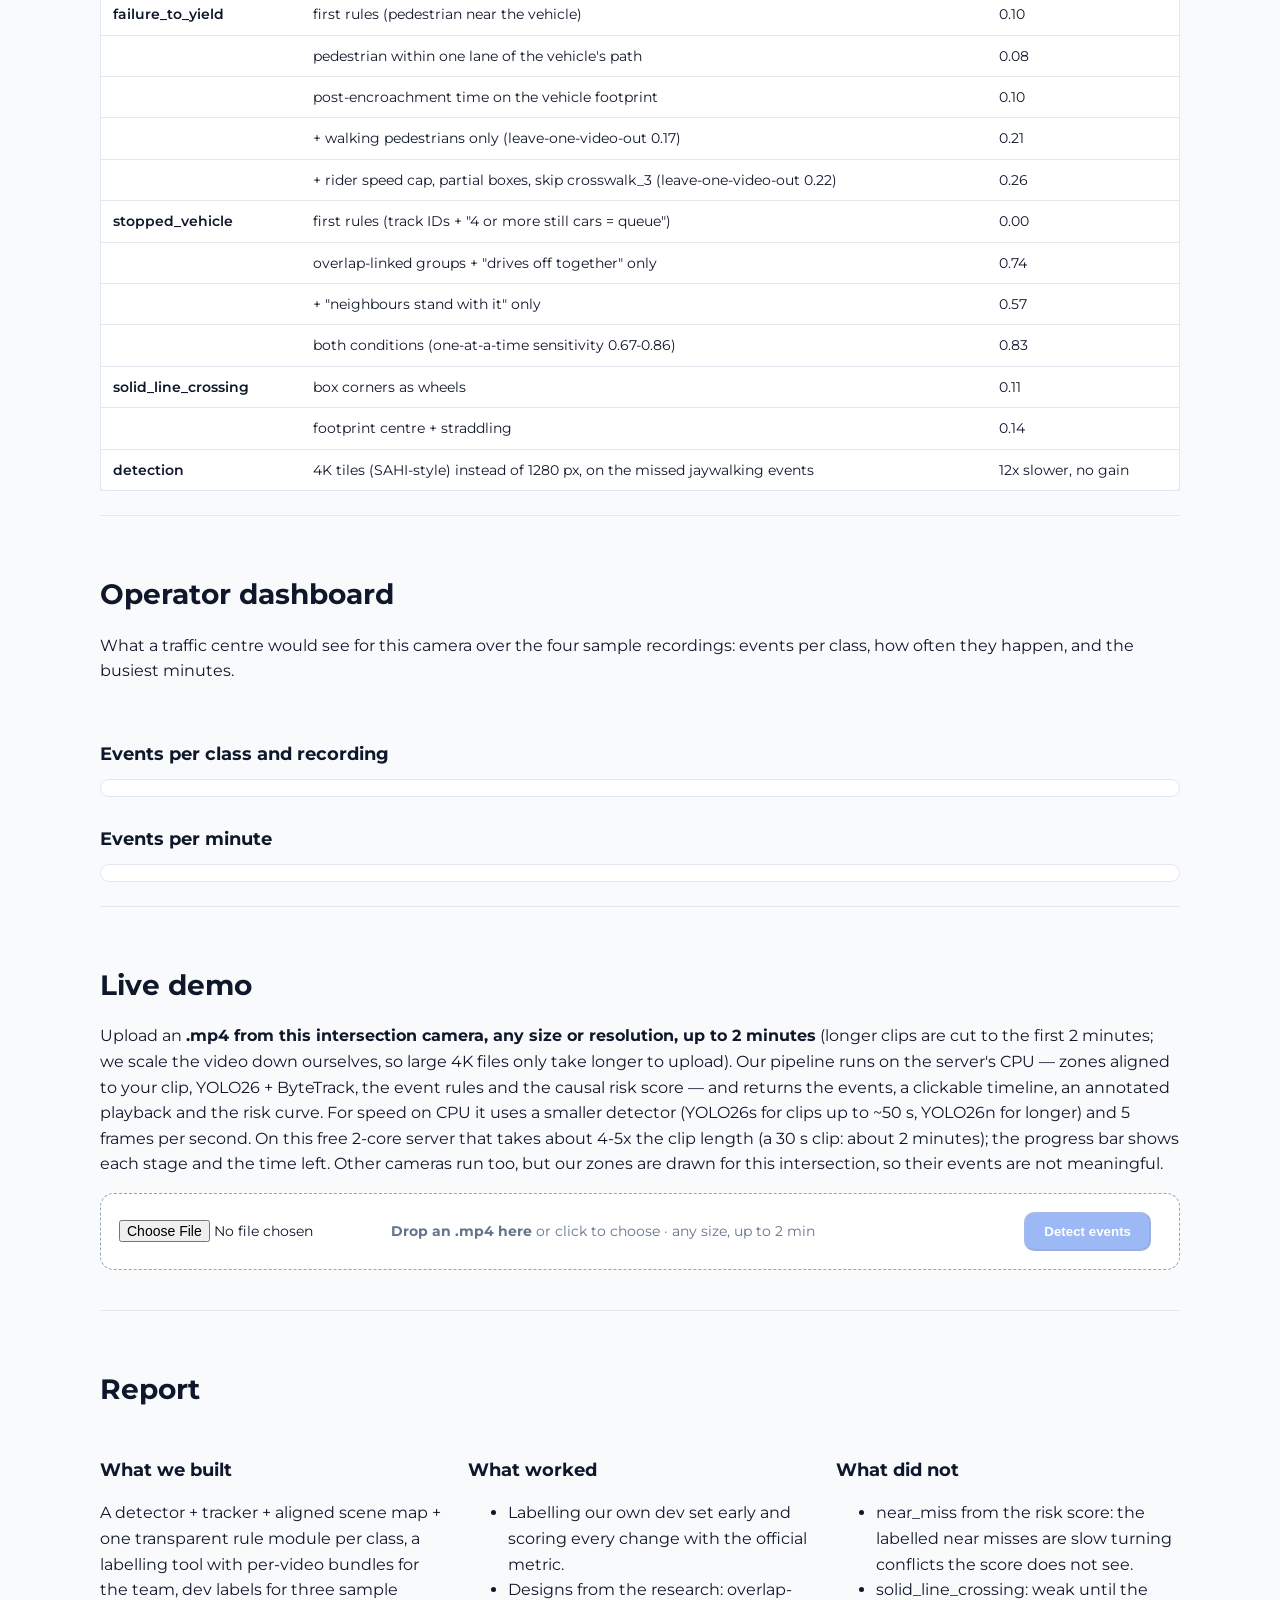
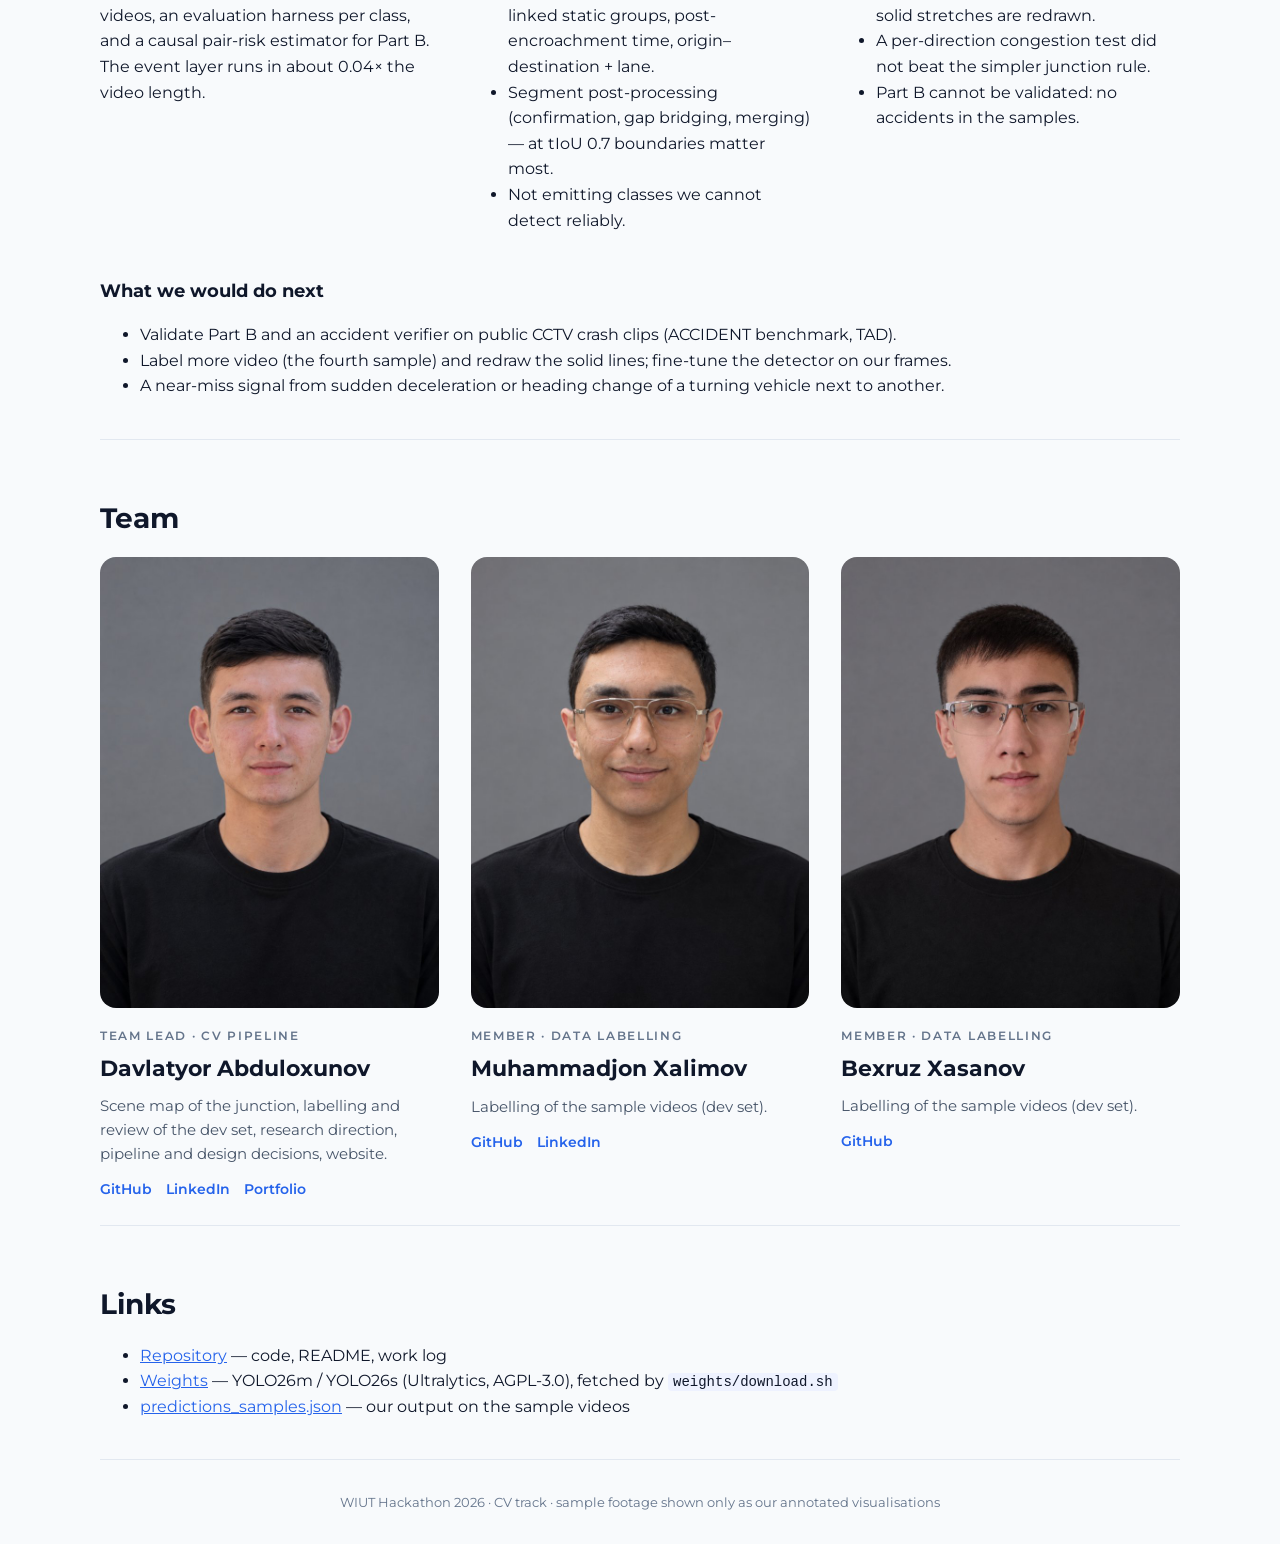
==== commit 32862552: "Demo text: processing time on the 2-core server Co-Authored-By: Claude Opus 5.5 <noreply@anthropic.c" ====
--- a/demo/site/index.html
+++ b/demo/site/index.html
@@ -207,7 +207,8 @@
     video down ourselves, so large 4K files only take longer to upload). Our pipeline runs on the server's CPU — zones aligned to your clip, YOLO26 + ByteTrack, the event rules
     and the causal risk score — and returns the events, a clickable timeline, an annotated playback and the risk curve.
     For speed on CPU it uses a smaller detector (YOLO26s for clips up to ~50 s, YOLO26n for longer) and 5 frames per
-    second, so expect a few minutes. Other cameras run too, but our zones are drawn for this intersection, so their
+    second. On this free 2-core server that takes about 4-5x the clip length (a 30 s clip: about 2 minutes);
+    the progress bar shows each stage and the time left. Other cameras run too, but our zones are drawn for this intersection, so their
     events are not meaningful.</p>
   <label class="upload" id="drop">
     <input type="file" id="demoFile" accept="video/mp4,video/*">
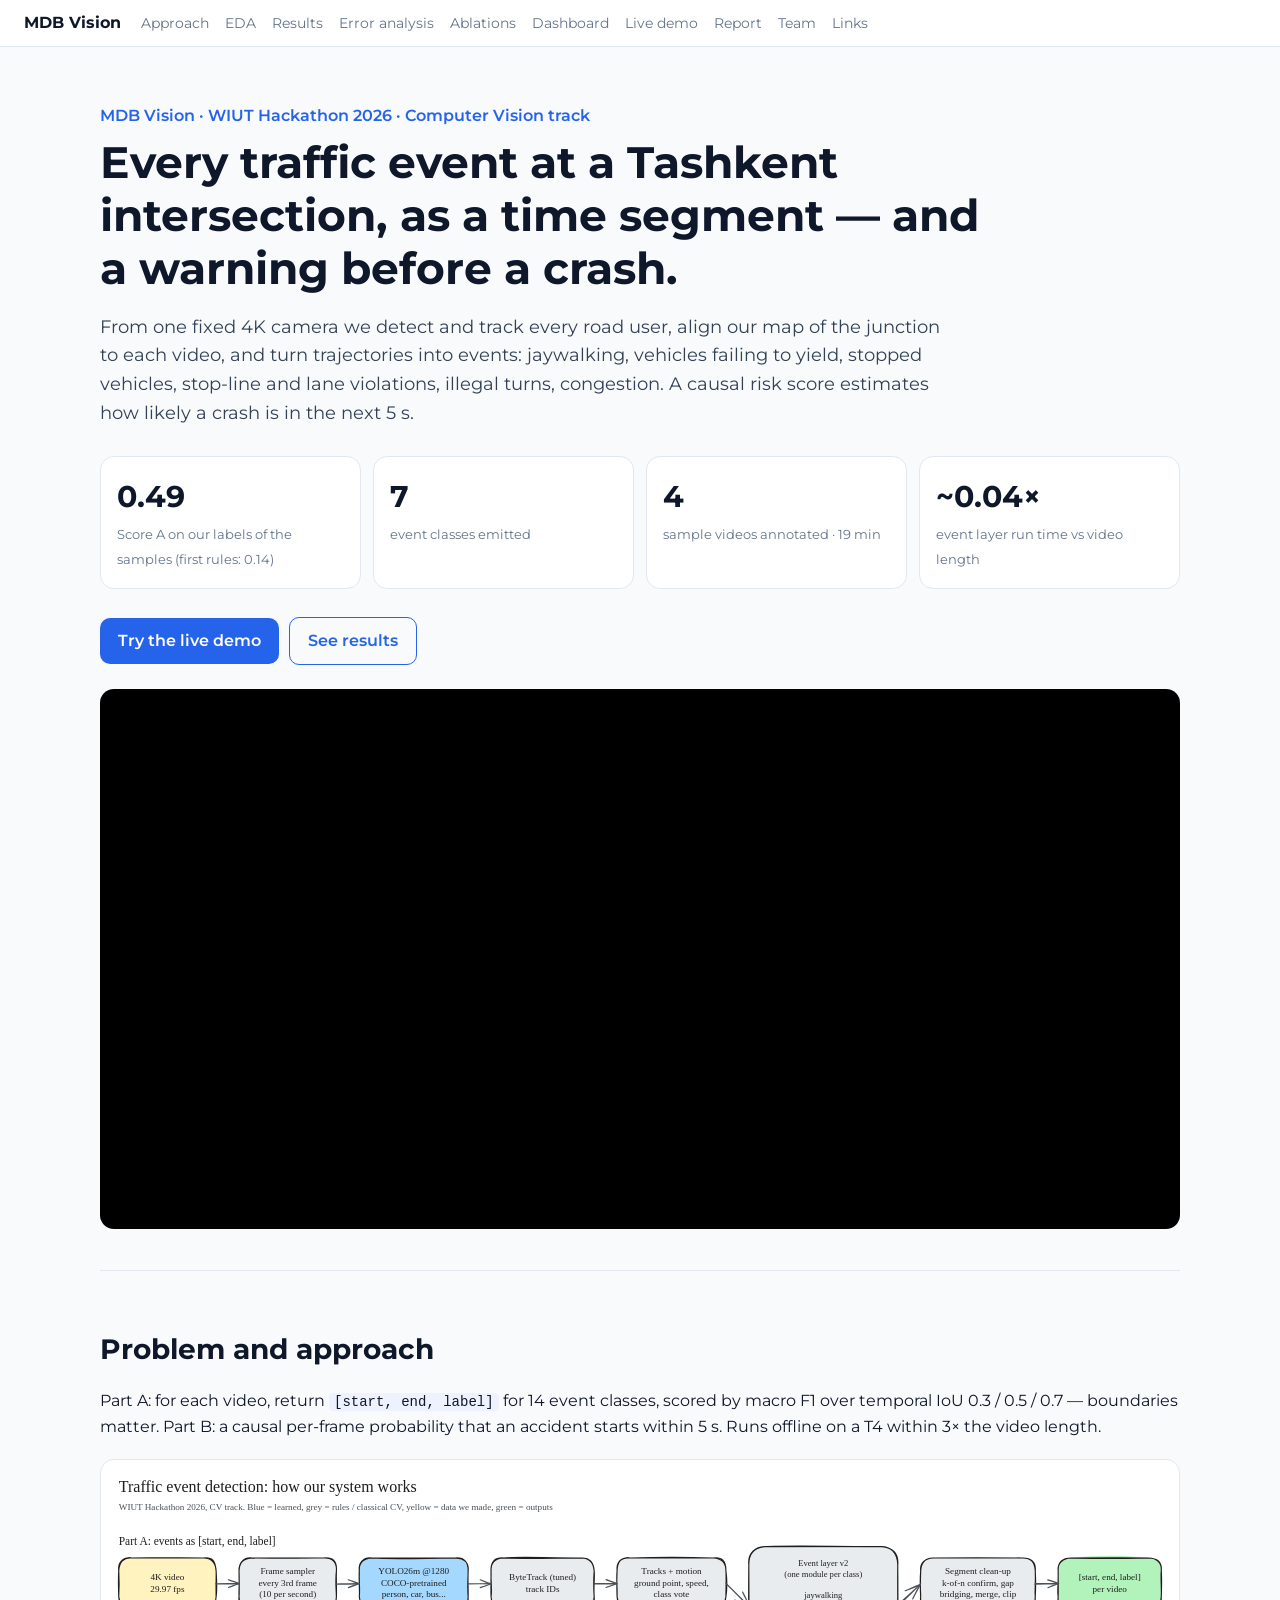
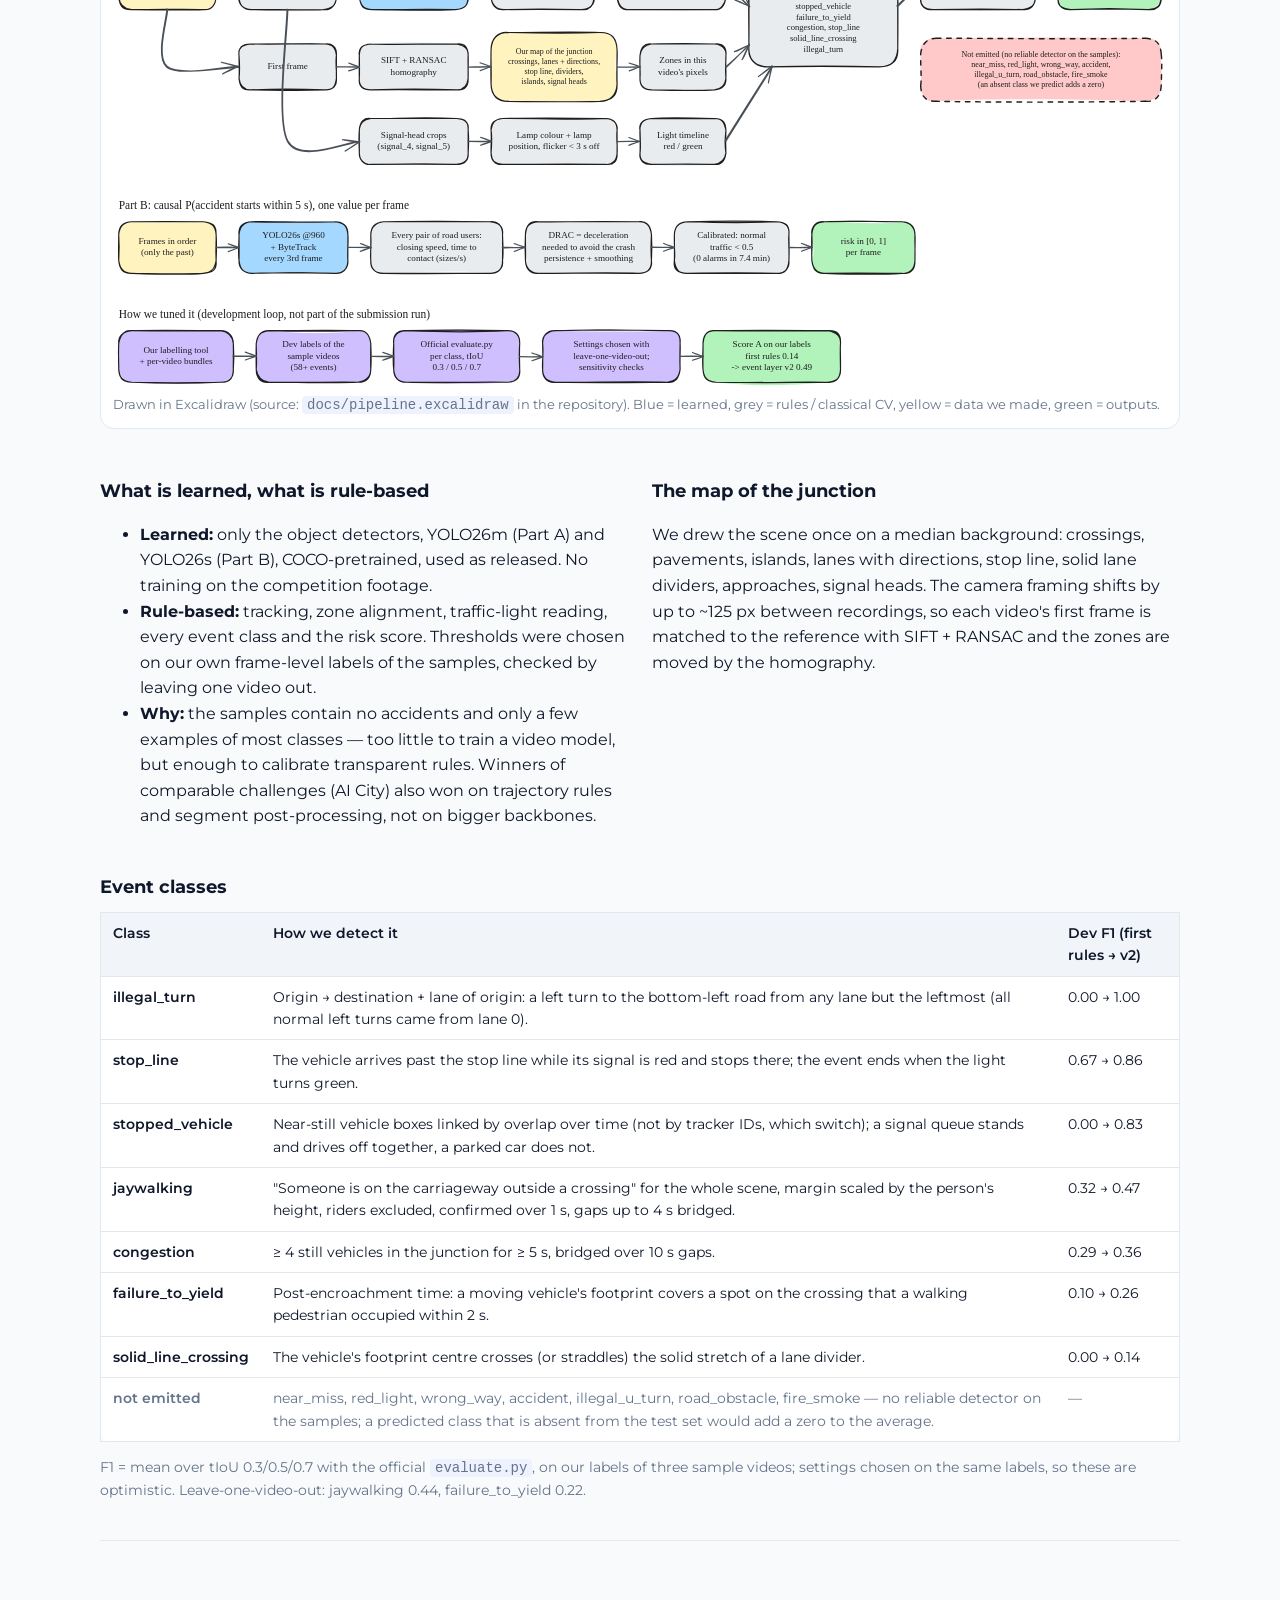
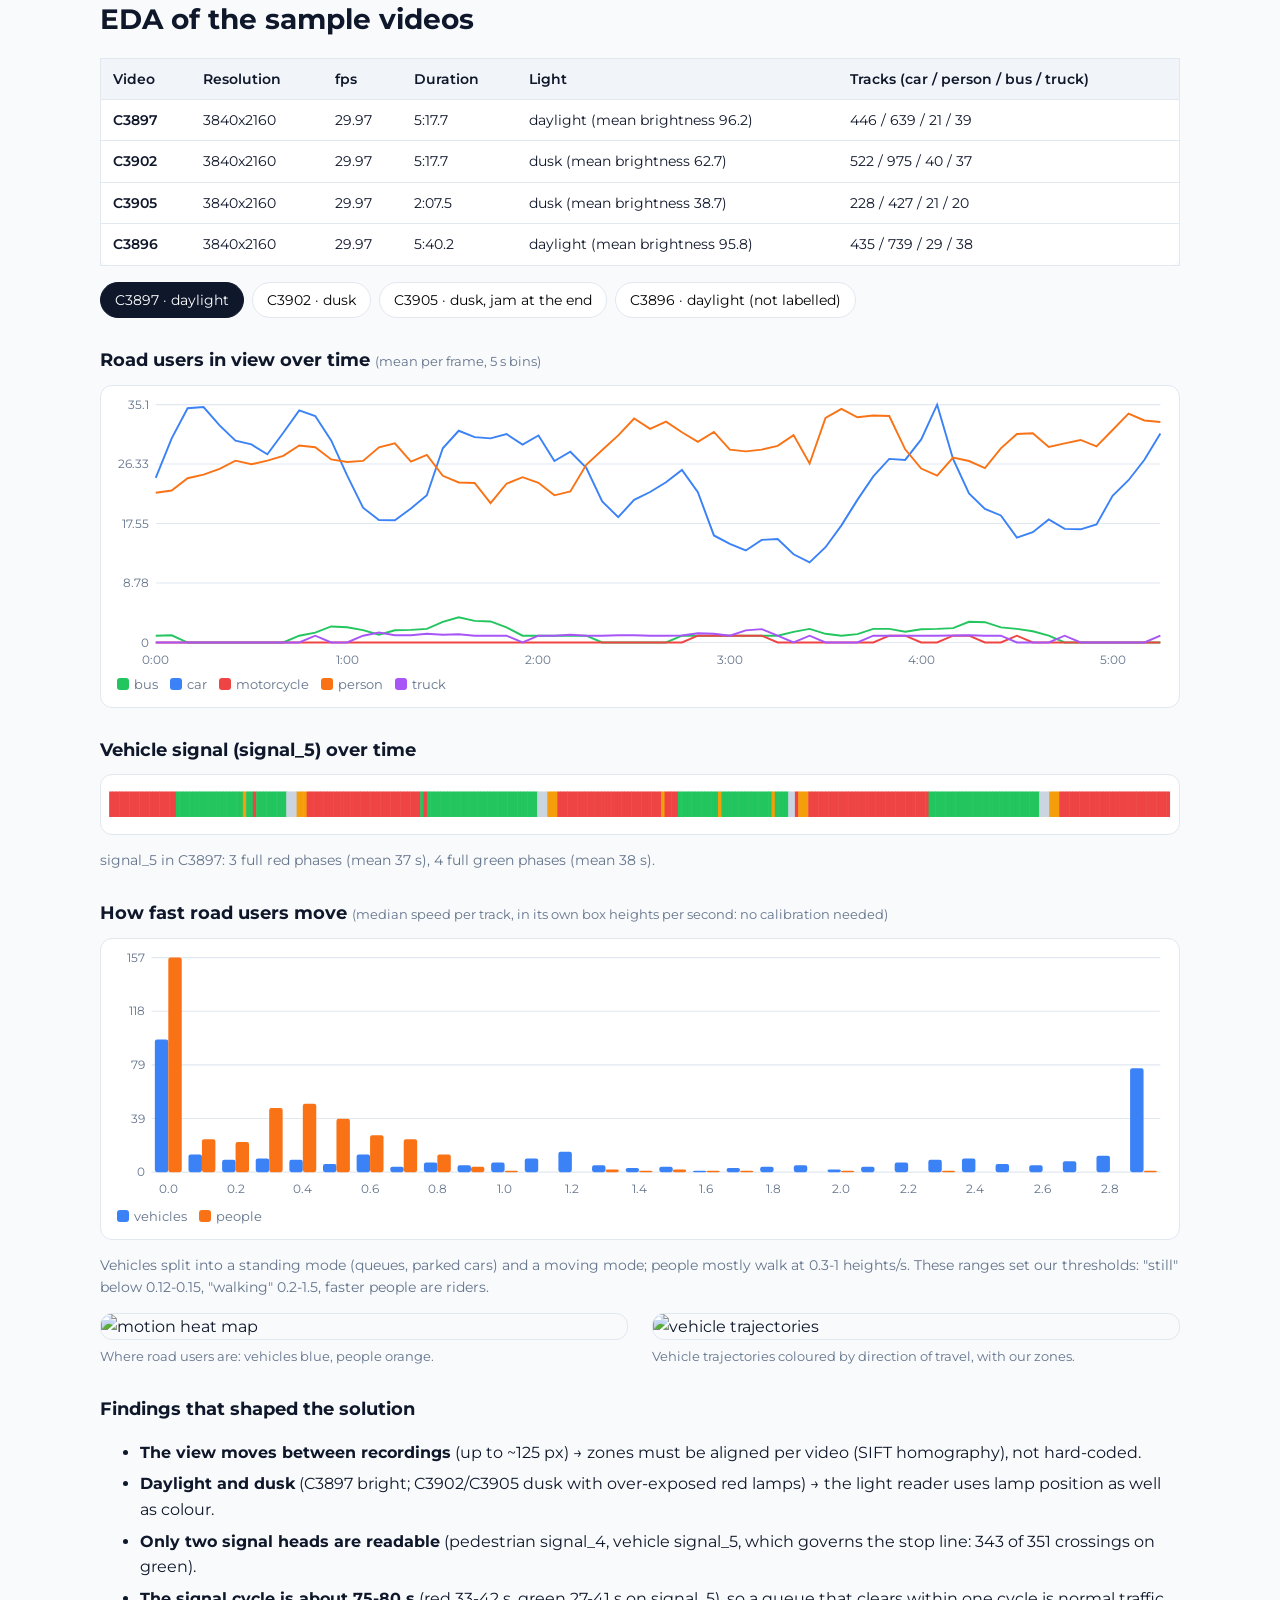
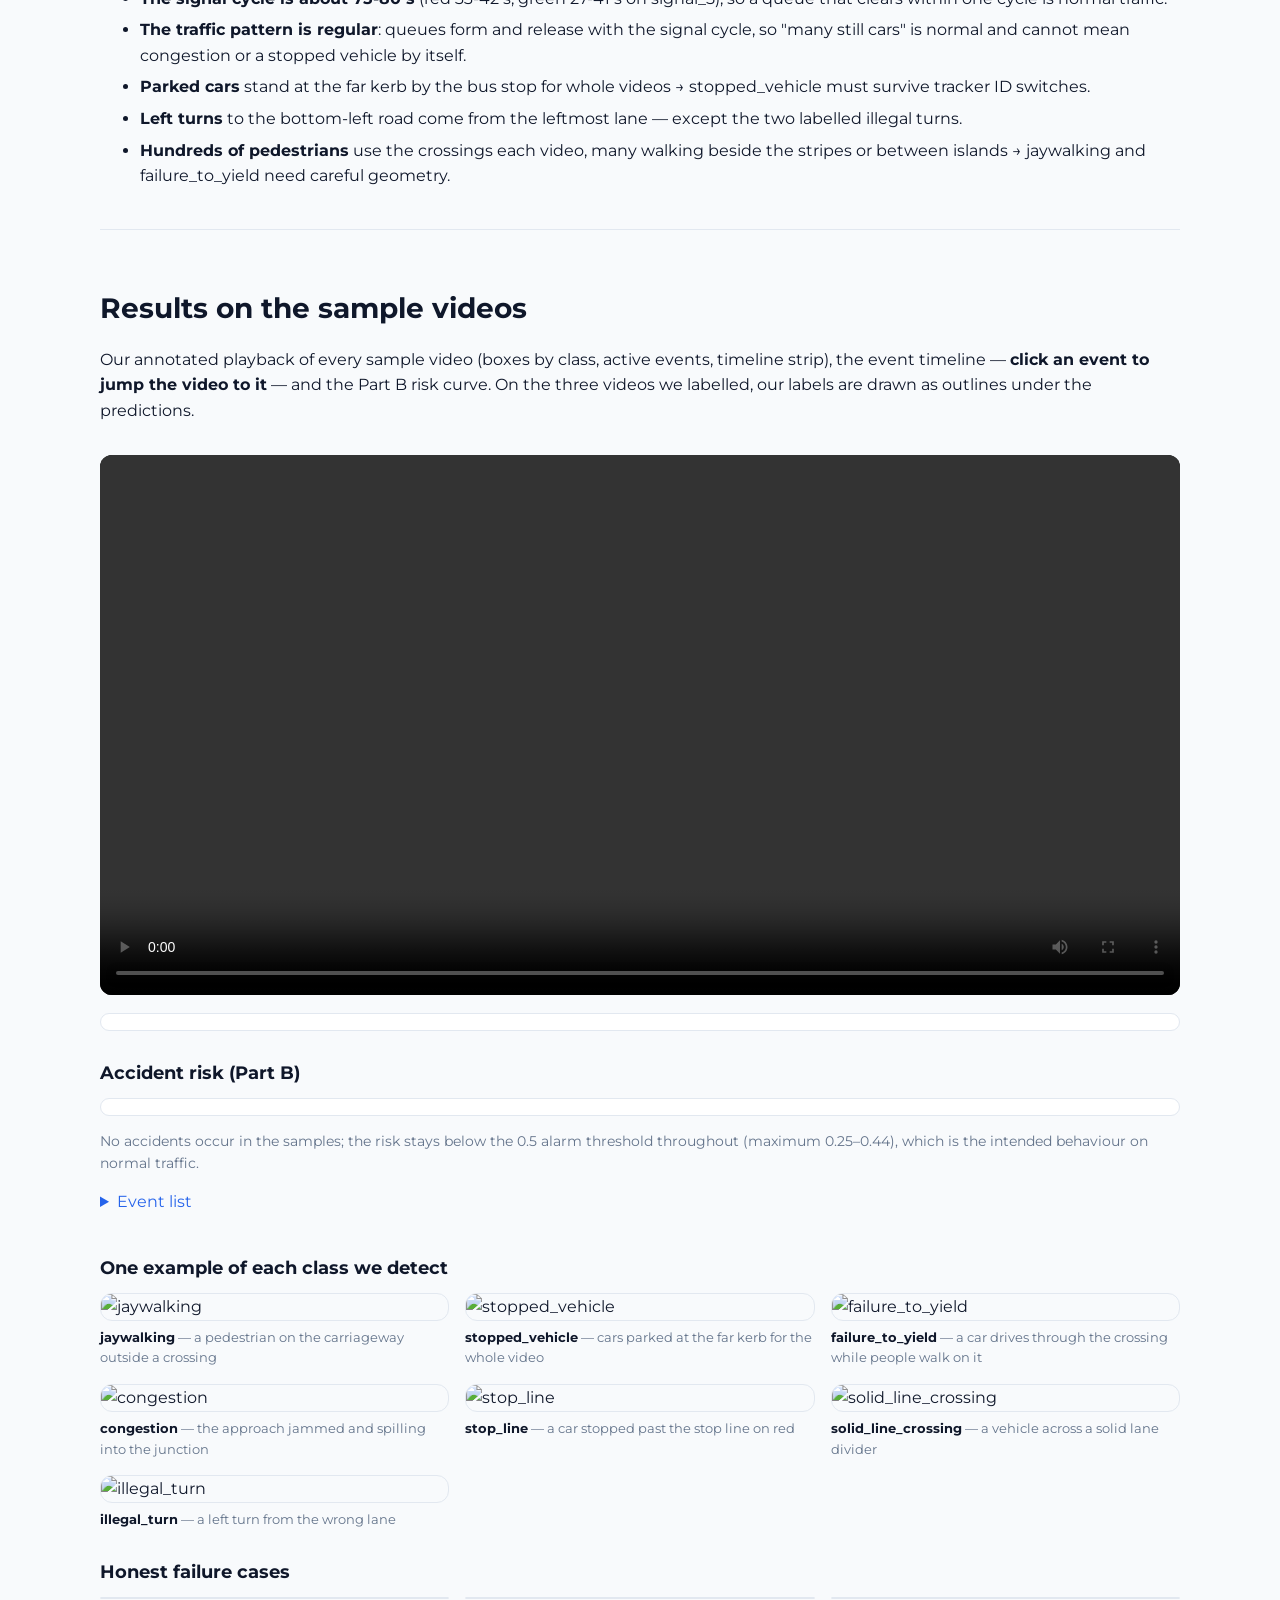
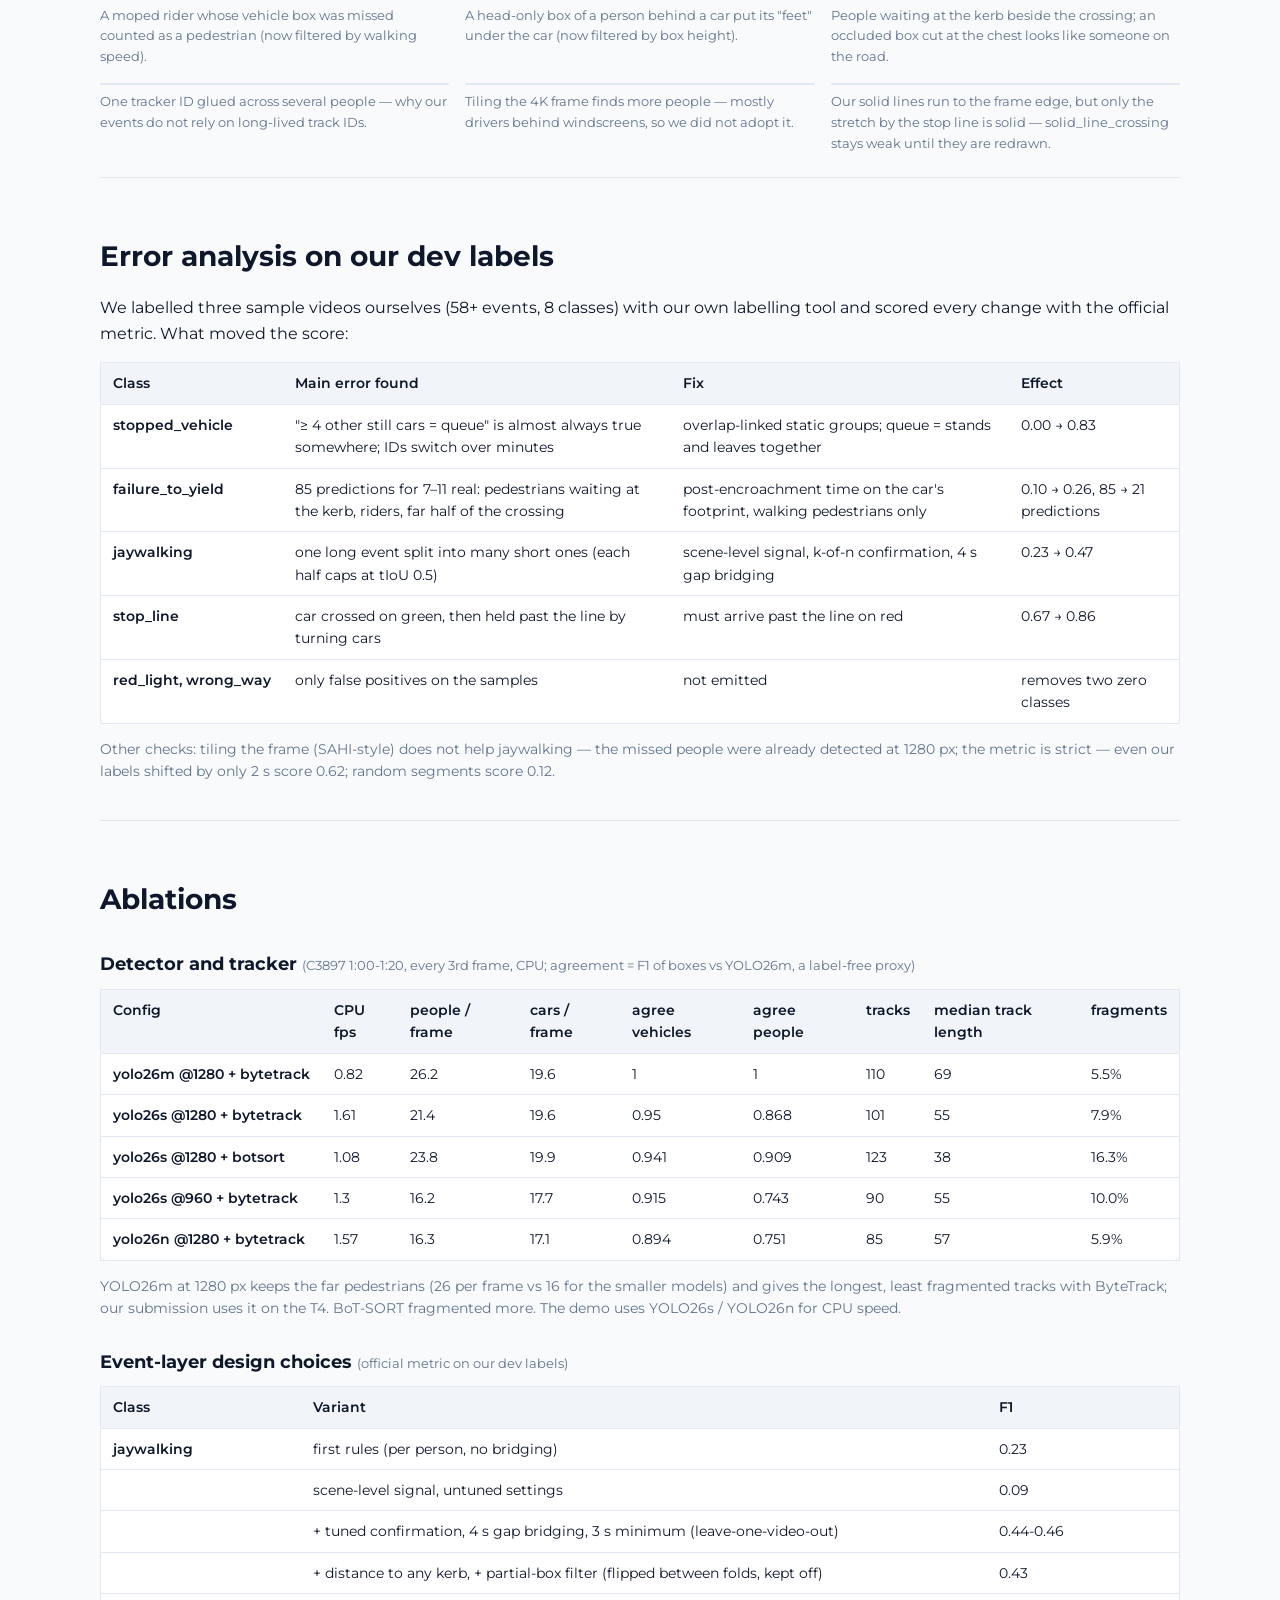
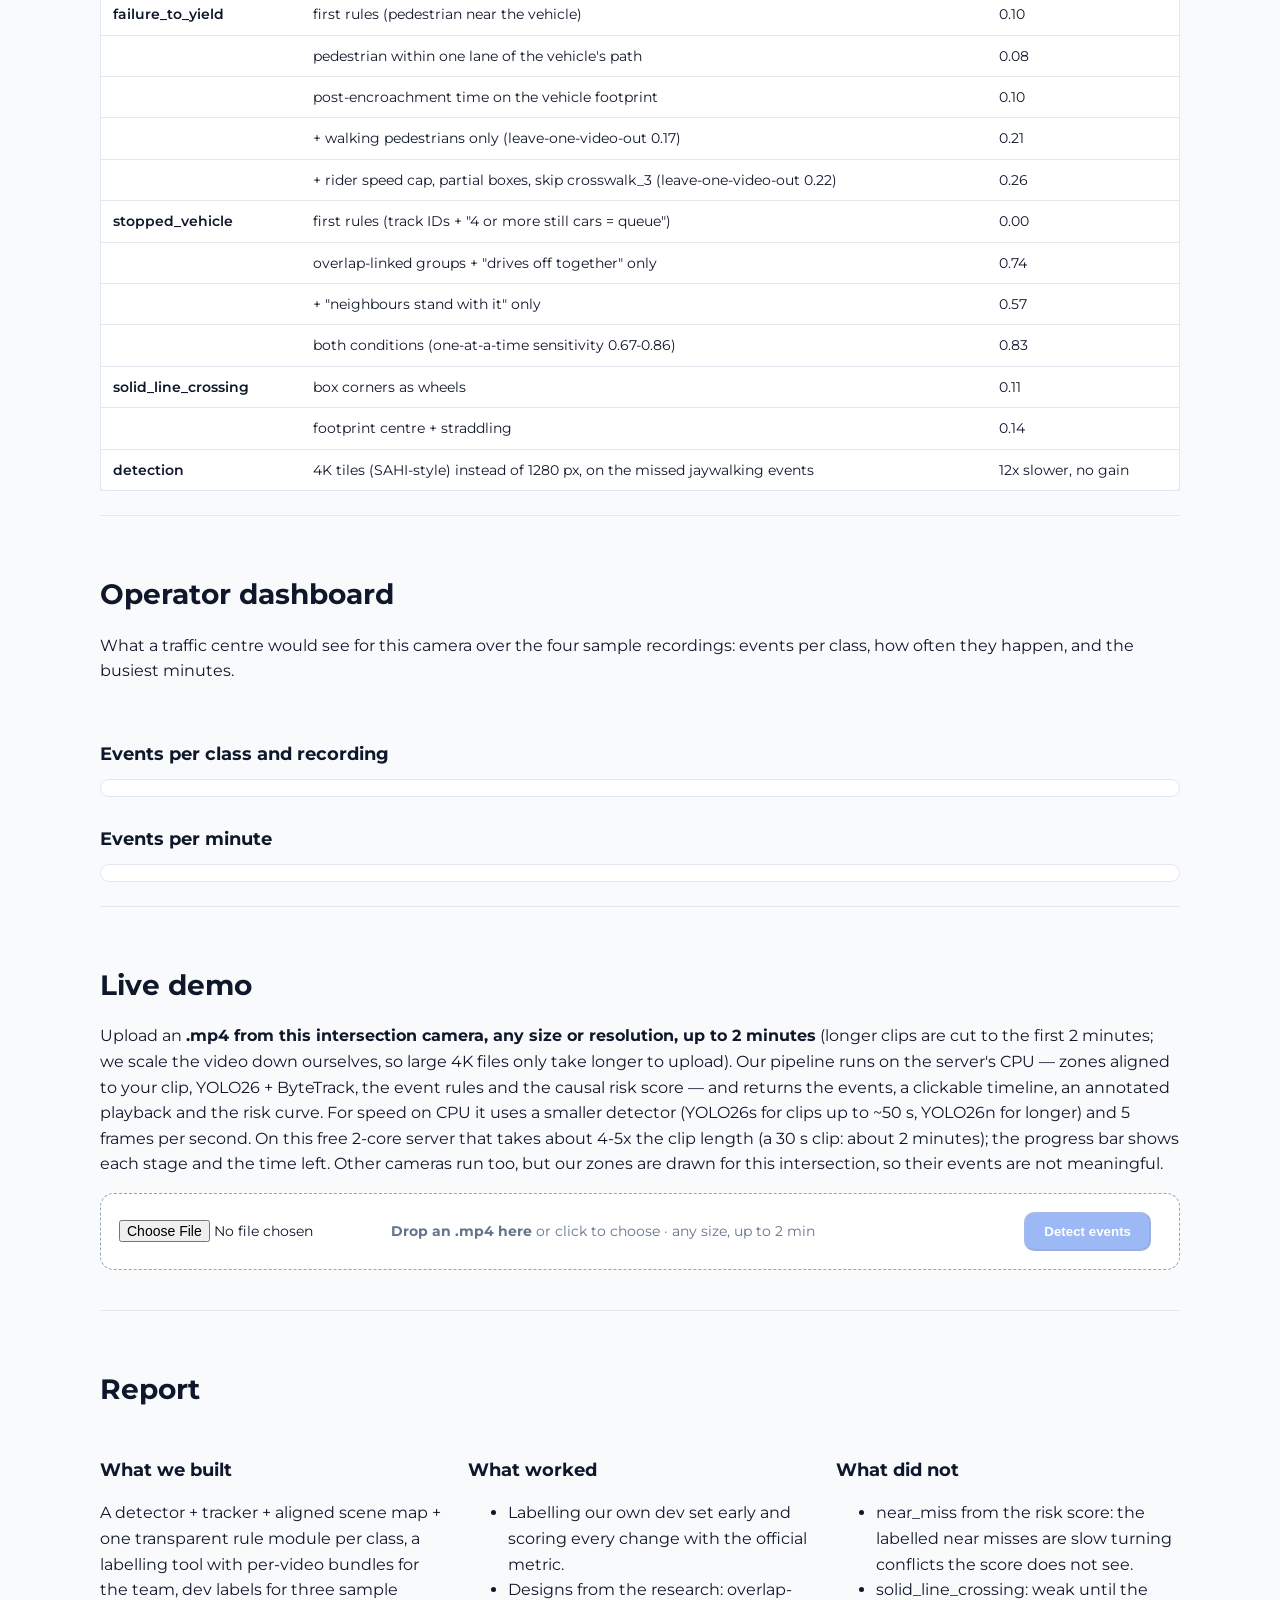
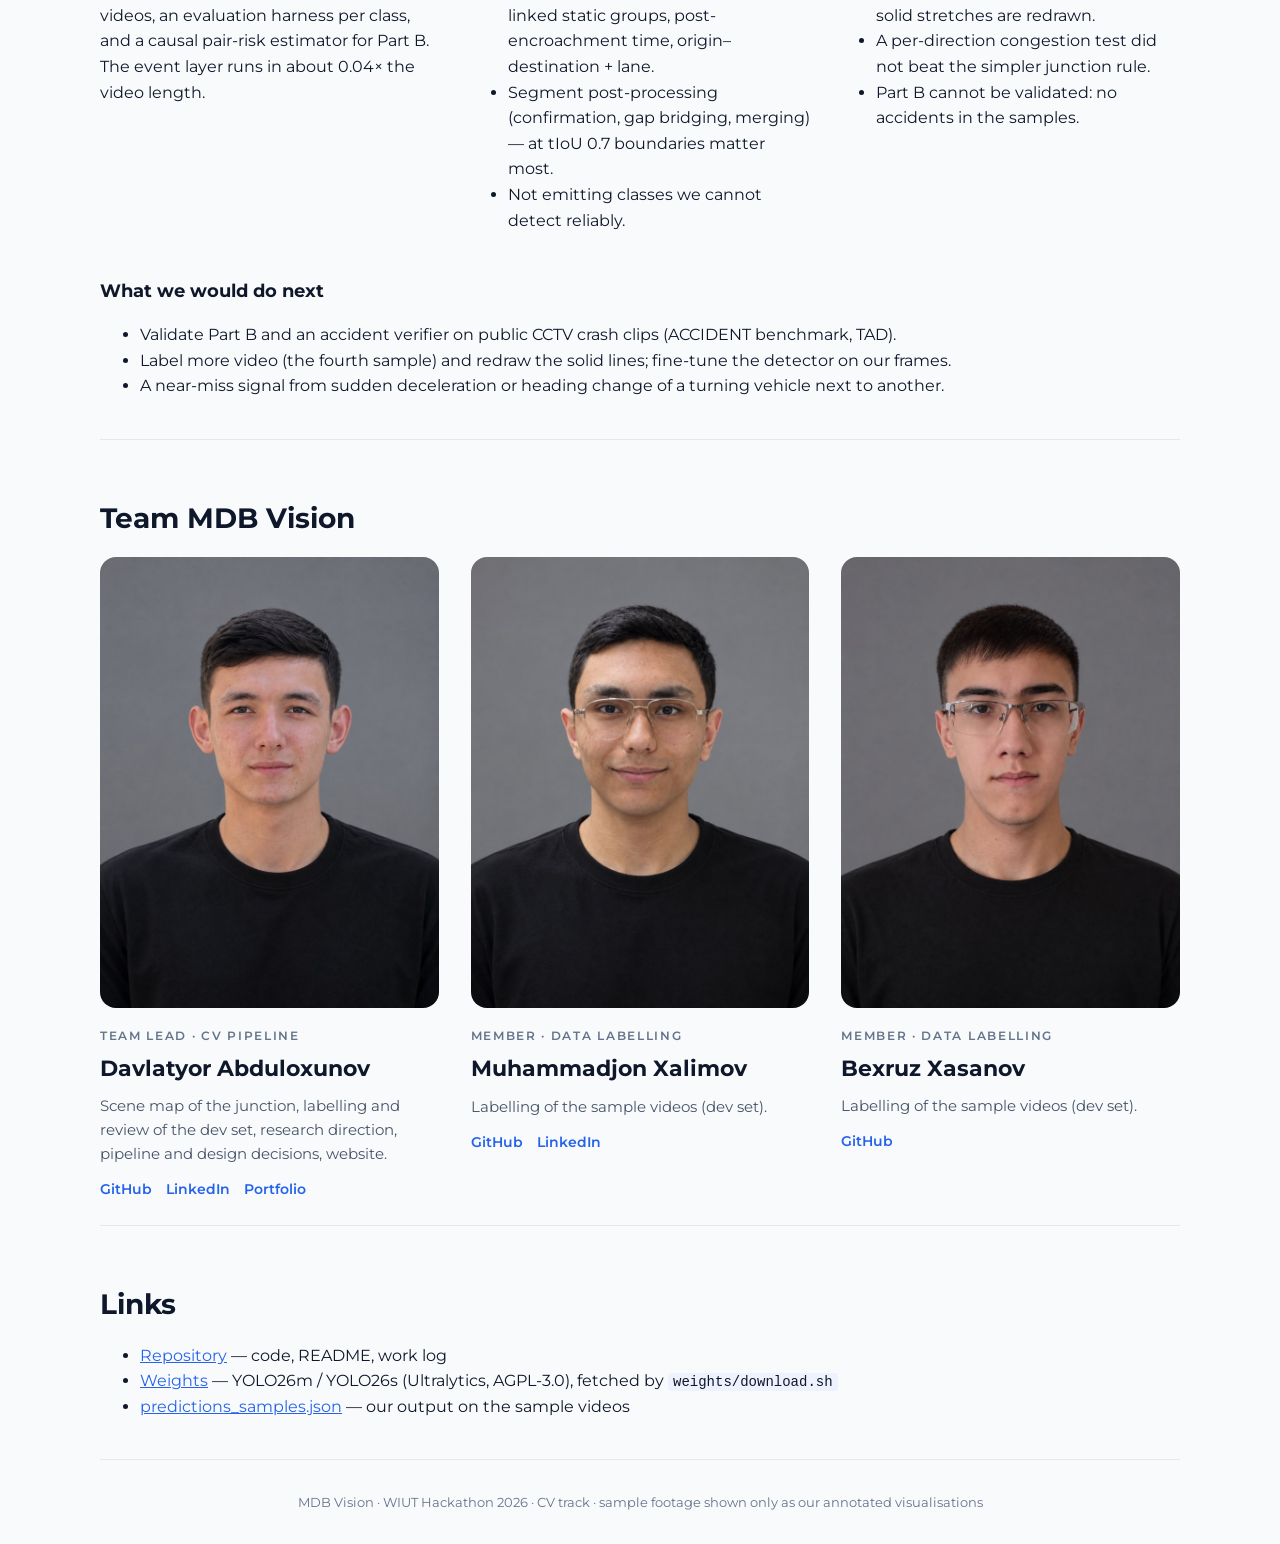
==== commit c0cfd07a: "Team name MDB Vision on the website, README, predictions, Space Co-Authored-By: Claude Opus 5.5 <nor" ====
--- a/demo/site/index.html
+++ b/demo/site/index.html
@@ -3,7 +3,7 @@
 <head>
 <meta charset="utf-8">
 <meta name="viewport" content="width=device-width, initial-scale=1">
-<title>Traffic Event Detection — WIUT Hackathon 2026</title>
+<title>MDB Vision — Traffic Event Detection · WIUT Hackathon 2026</title>
 <meta name="description" content="Detecting traffic events and accident risk from a fixed intersection camera in Tashkent: approach, EDA, results on the sample videos, live demo and report.">
 <link rel="preconnect" href="https://fonts.googleapis.com">
 <link rel="stylesheet" href="https://fonts.googleapis.com/css2?family=Montserrat:wght@400;500;600;700&display=swap">
@@ -11,7 +11,7 @@
 </head>
 <body>
 <header class="top">
-  <a class="brand" href="#home">Traffic Events</a>
+  <a class="brand" href="#home">MDB Vision</a>
   <nav id="nav">
     <a href="#approach">Approach</a><a href="#eda">EDA</a><a href="#results">Results</a><a href="#analysis">Error analysis</a><a href="#ablations">Ablations</a><a href="#dashboard">Dashboard</a>
     <a href="#demo">Live demo</a><a href="#report">Report</a><a href="#team">Team</a><a href="#links">Links</a>
@@ -20,7 +20,7 @@
 
 <main>
 <section id="home" class="hero">
-  <p class="kicker">WIUT Hackathon 2026 · Computer Vision track</p>
+  <p class="kicker">MDB Vision · WIUT Hackathon 2026 · Computer Vision track</p>
   <h1>Every traffic event at a Tashkent intersection, as a time segment — and a warning before a crash.</h1>
   <p class="lead">From one fixed 4K camera we detect and track every road user, align our map of the junction to each
     video, and turn trajectories into events: jaywalking, vehicles failing to yield, stopped vehicles, stop-line and
@@ -266,7 +266,7 @@
 </section>
 
 <section id="team">
-  <h2>Team</h2>
+  <h2>Team MDB Vision</h2>
   <div class="members">
     <article class="member">
       <img src="team/davlatyor.jpg" alt="Davlatyor Abduloxunov" loading="lazy">
@@ -305,7 +305,7 @@
   </ul>
 </section>
 </main>
-<footer>WIUT Hackathon 2026 · CV track · sample footage shown only as our annotated visualisations</footer>
+<footer>MDB Vision · WIUT Hackathon 2026 · CV track · sample footage shown only as our annotated visualisations</footer>
 <script src="app.js"></script>
 </body>
 </html>
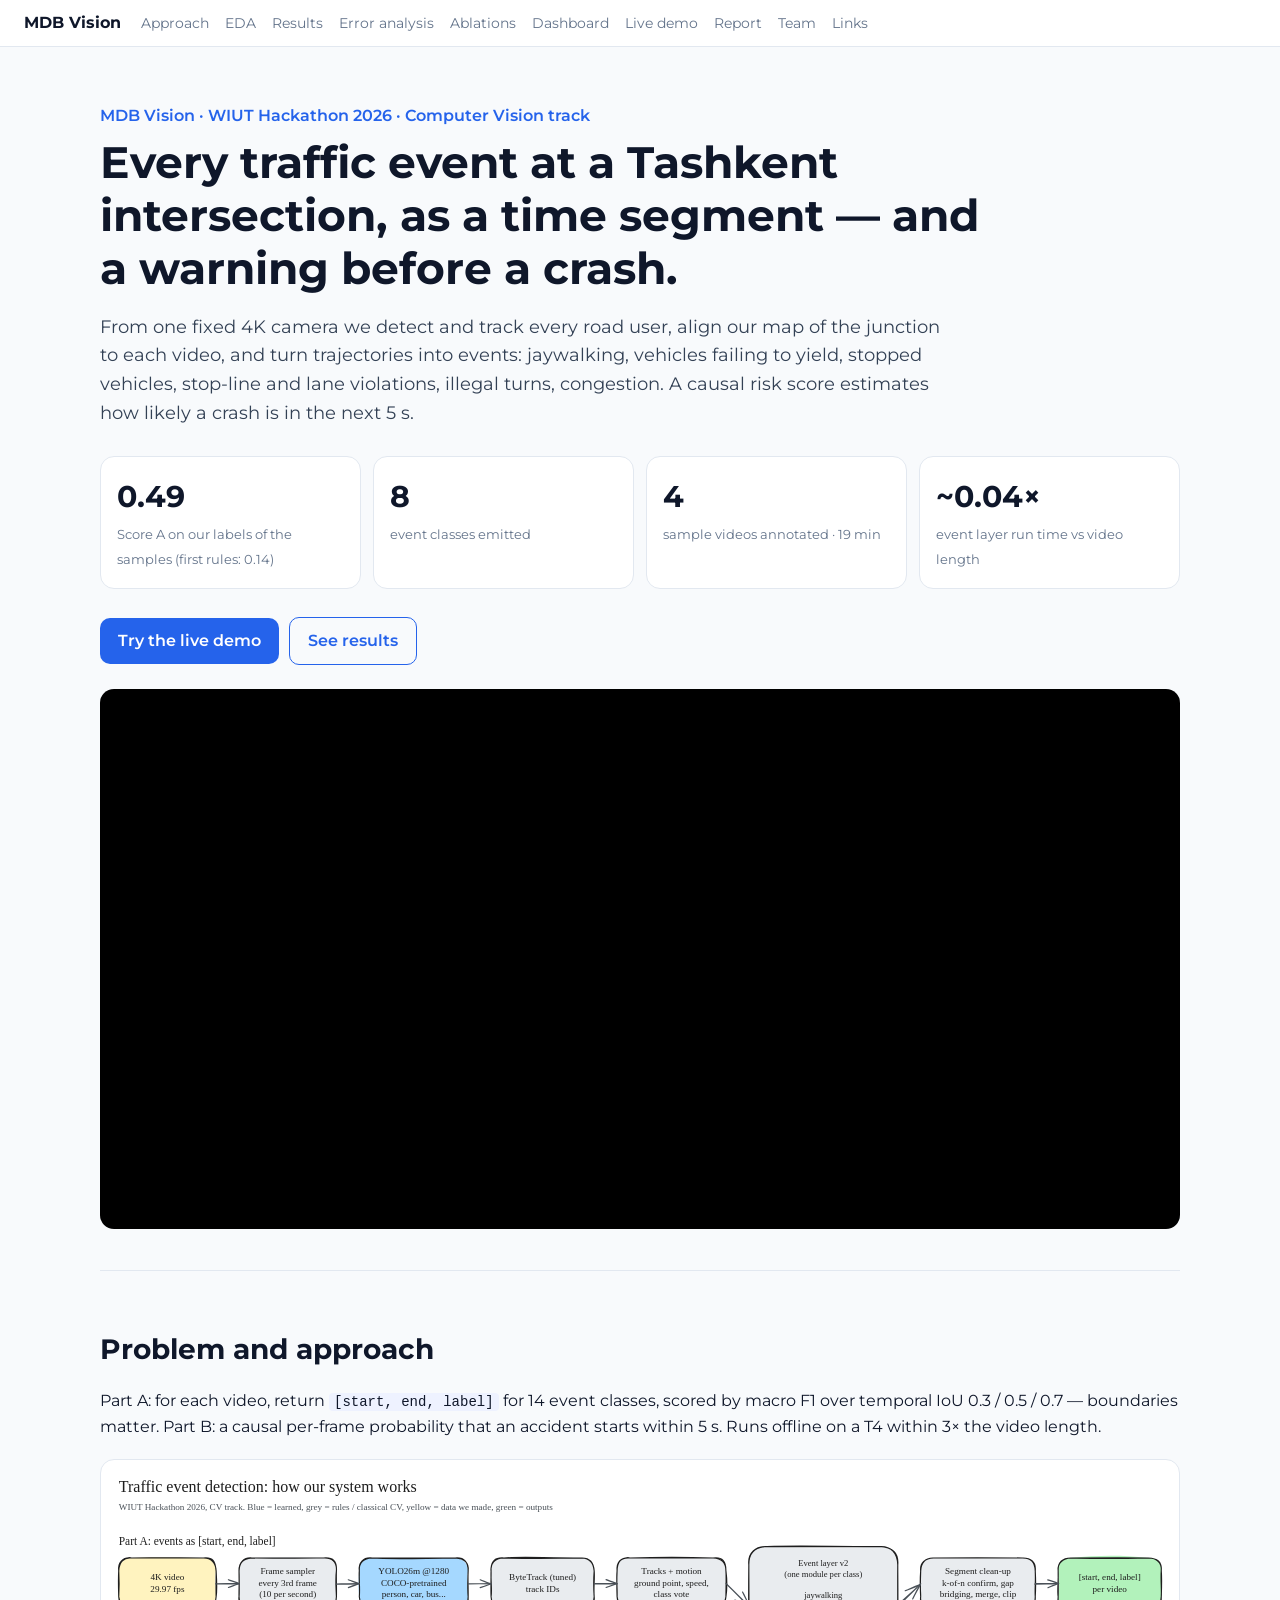
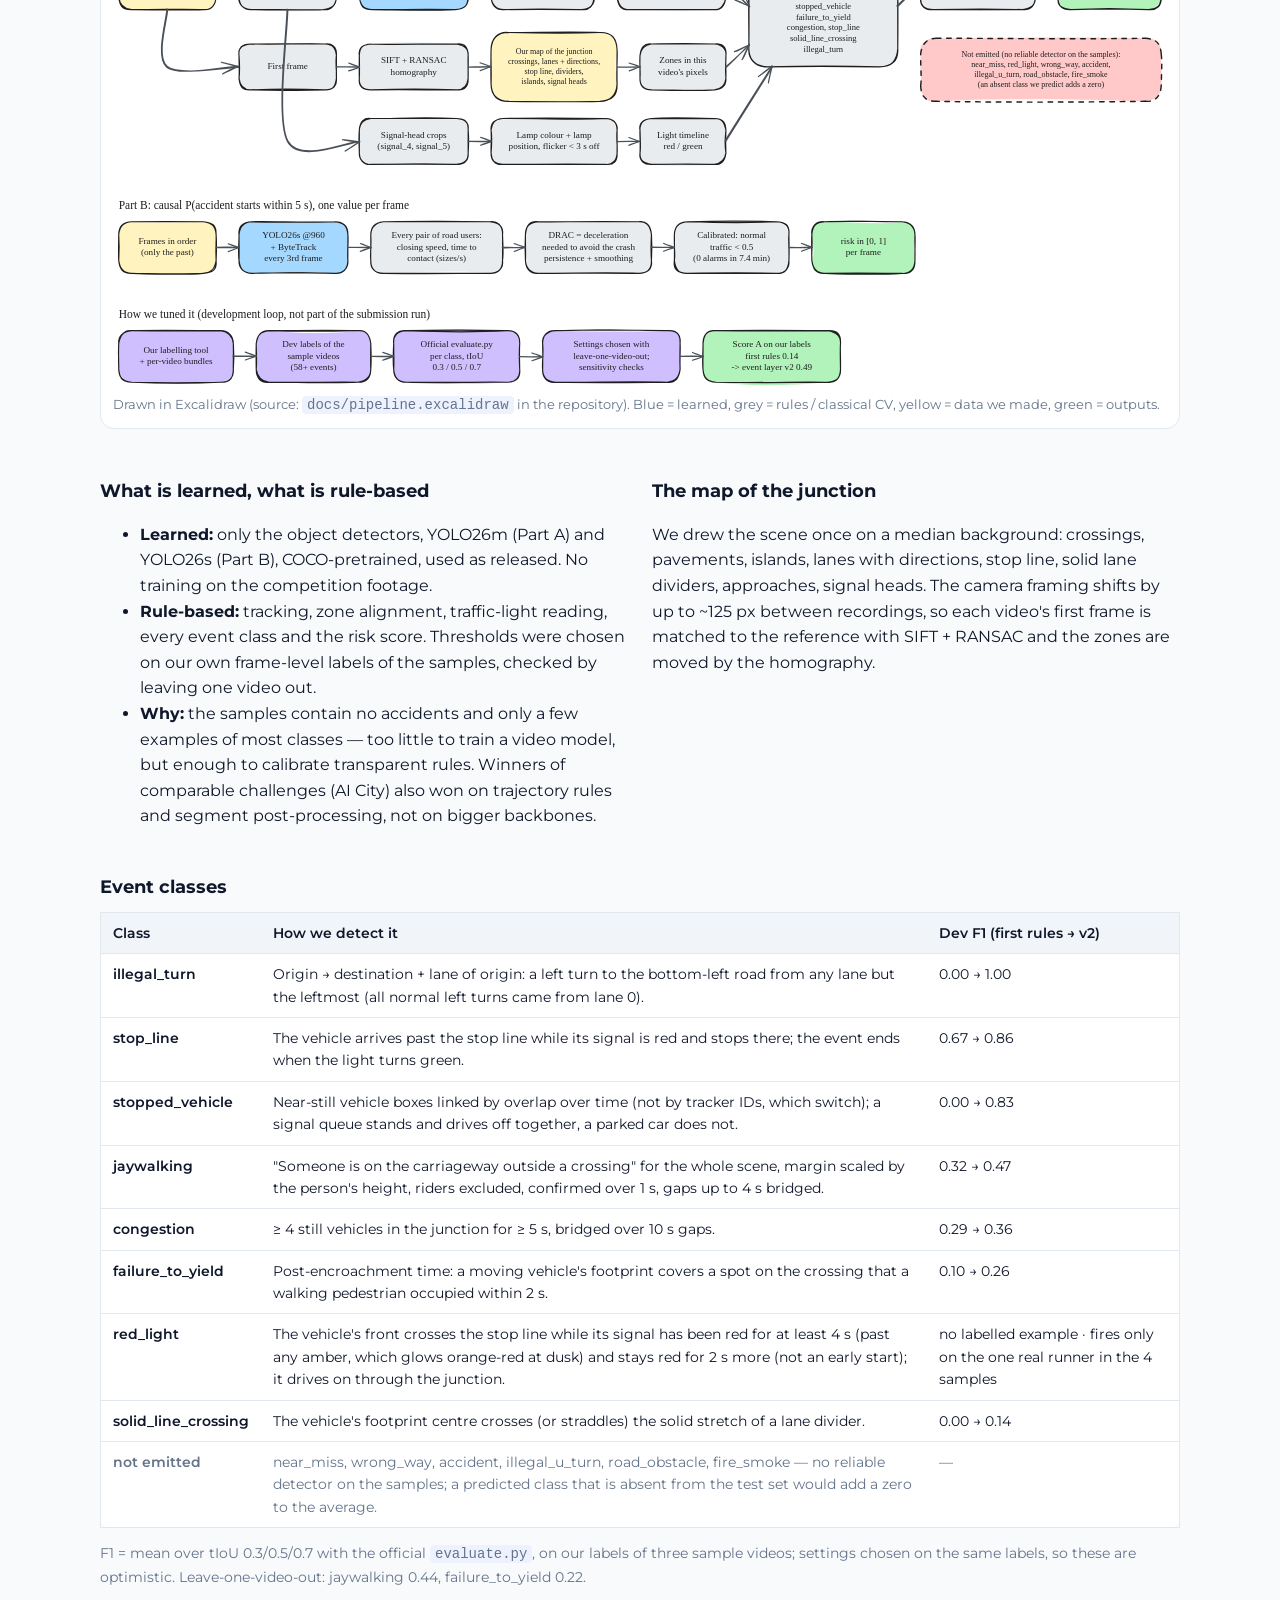
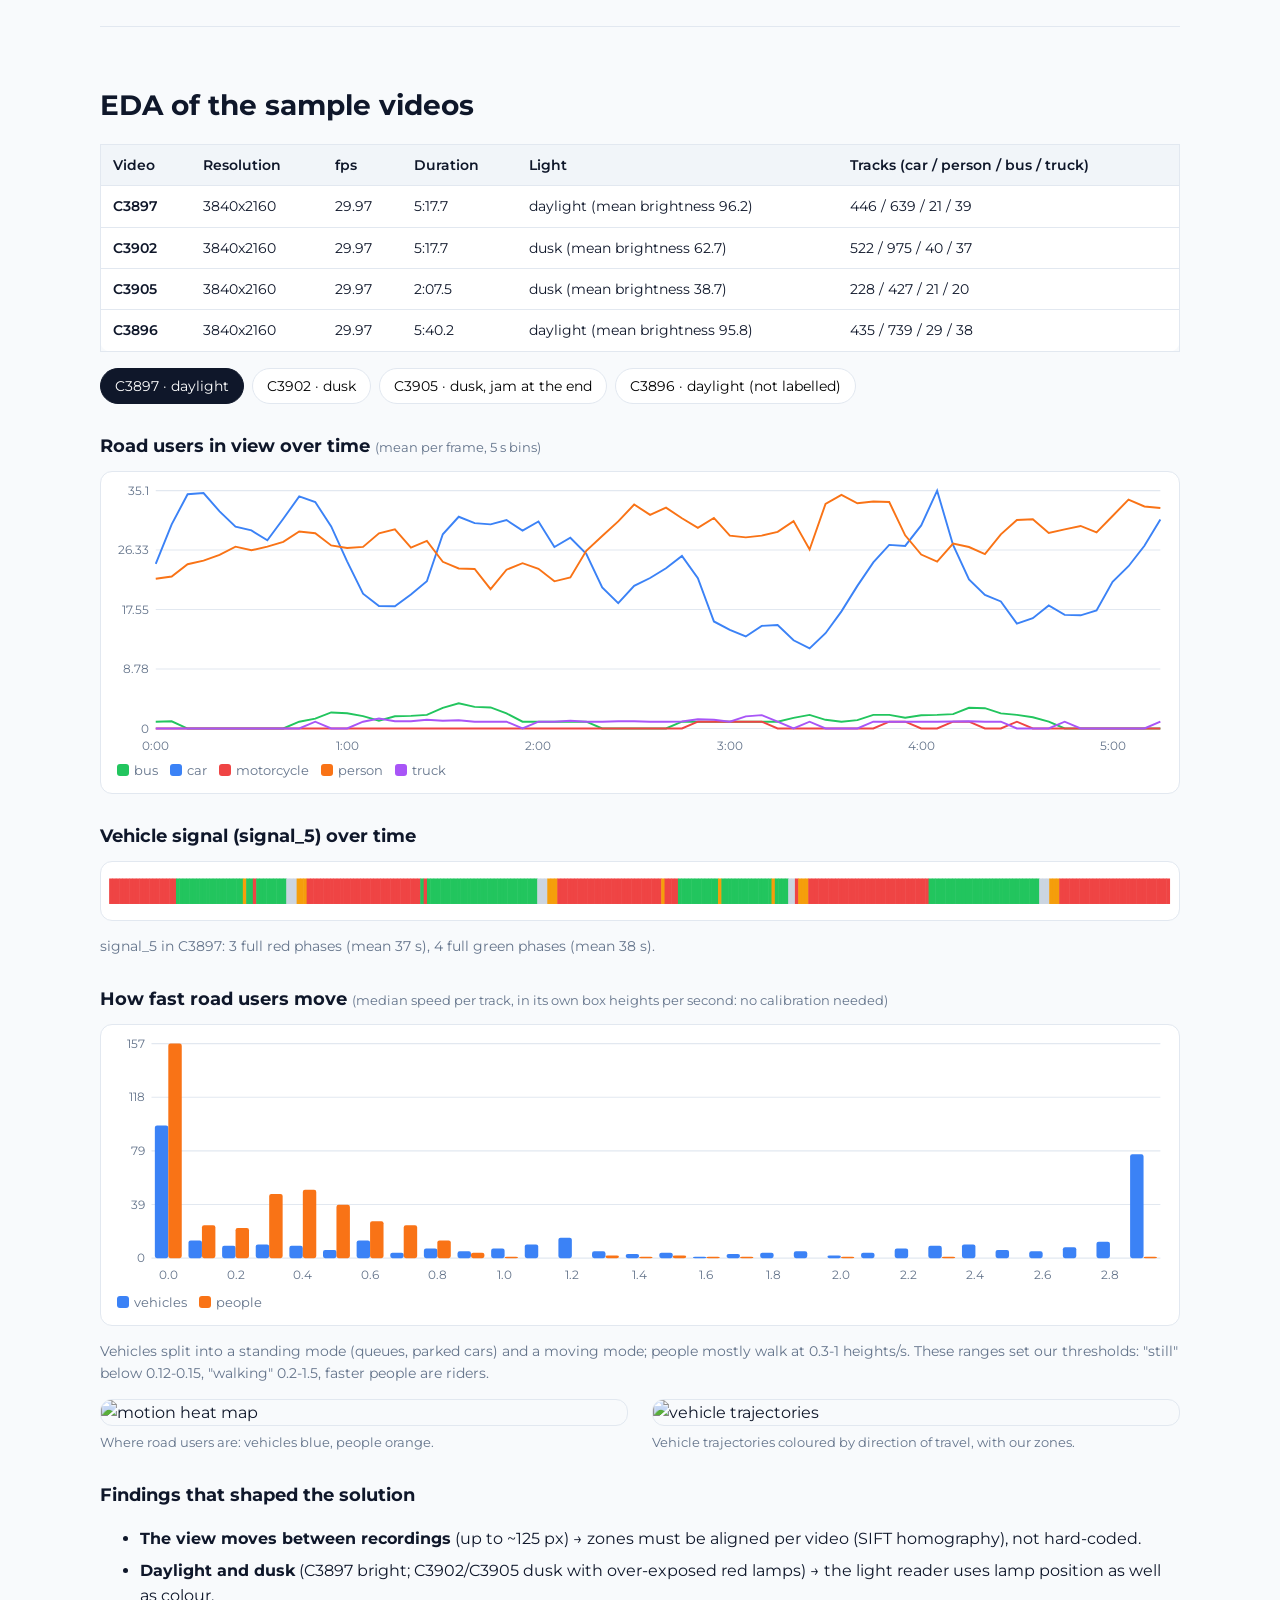
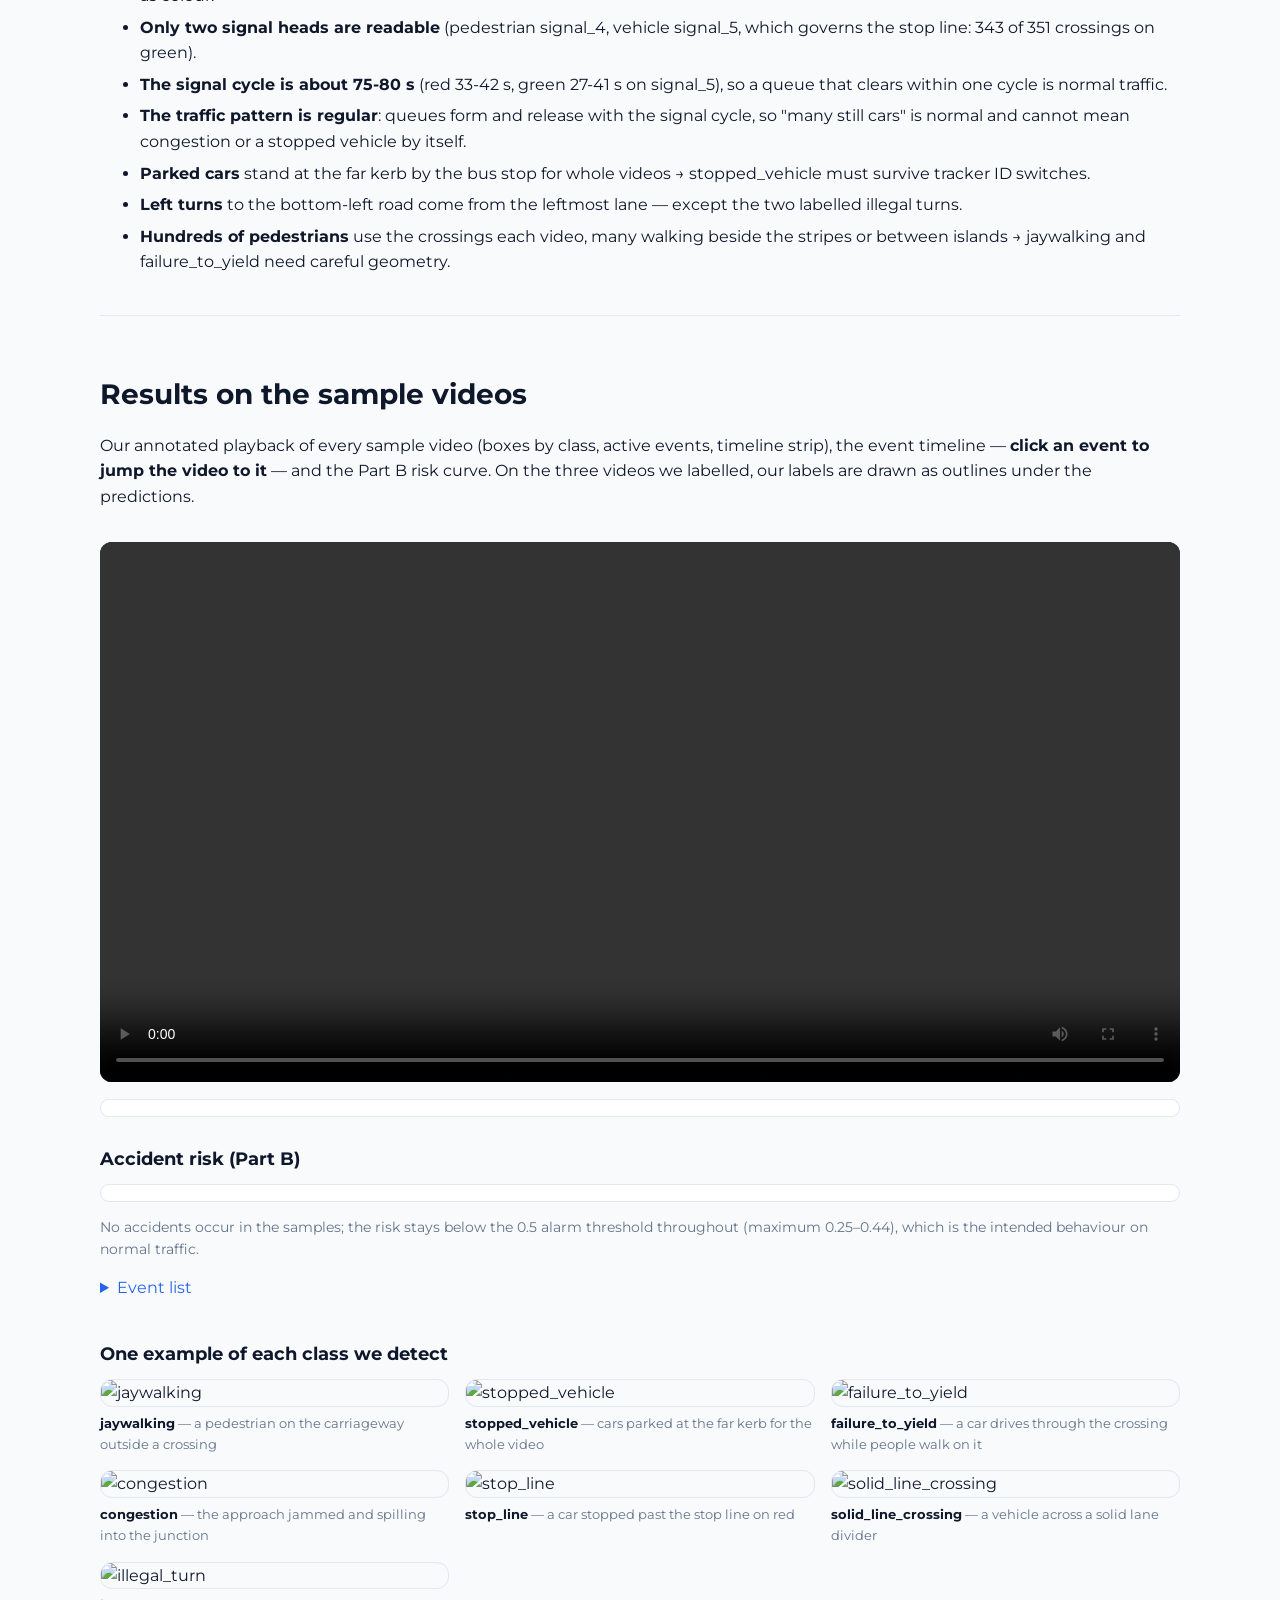
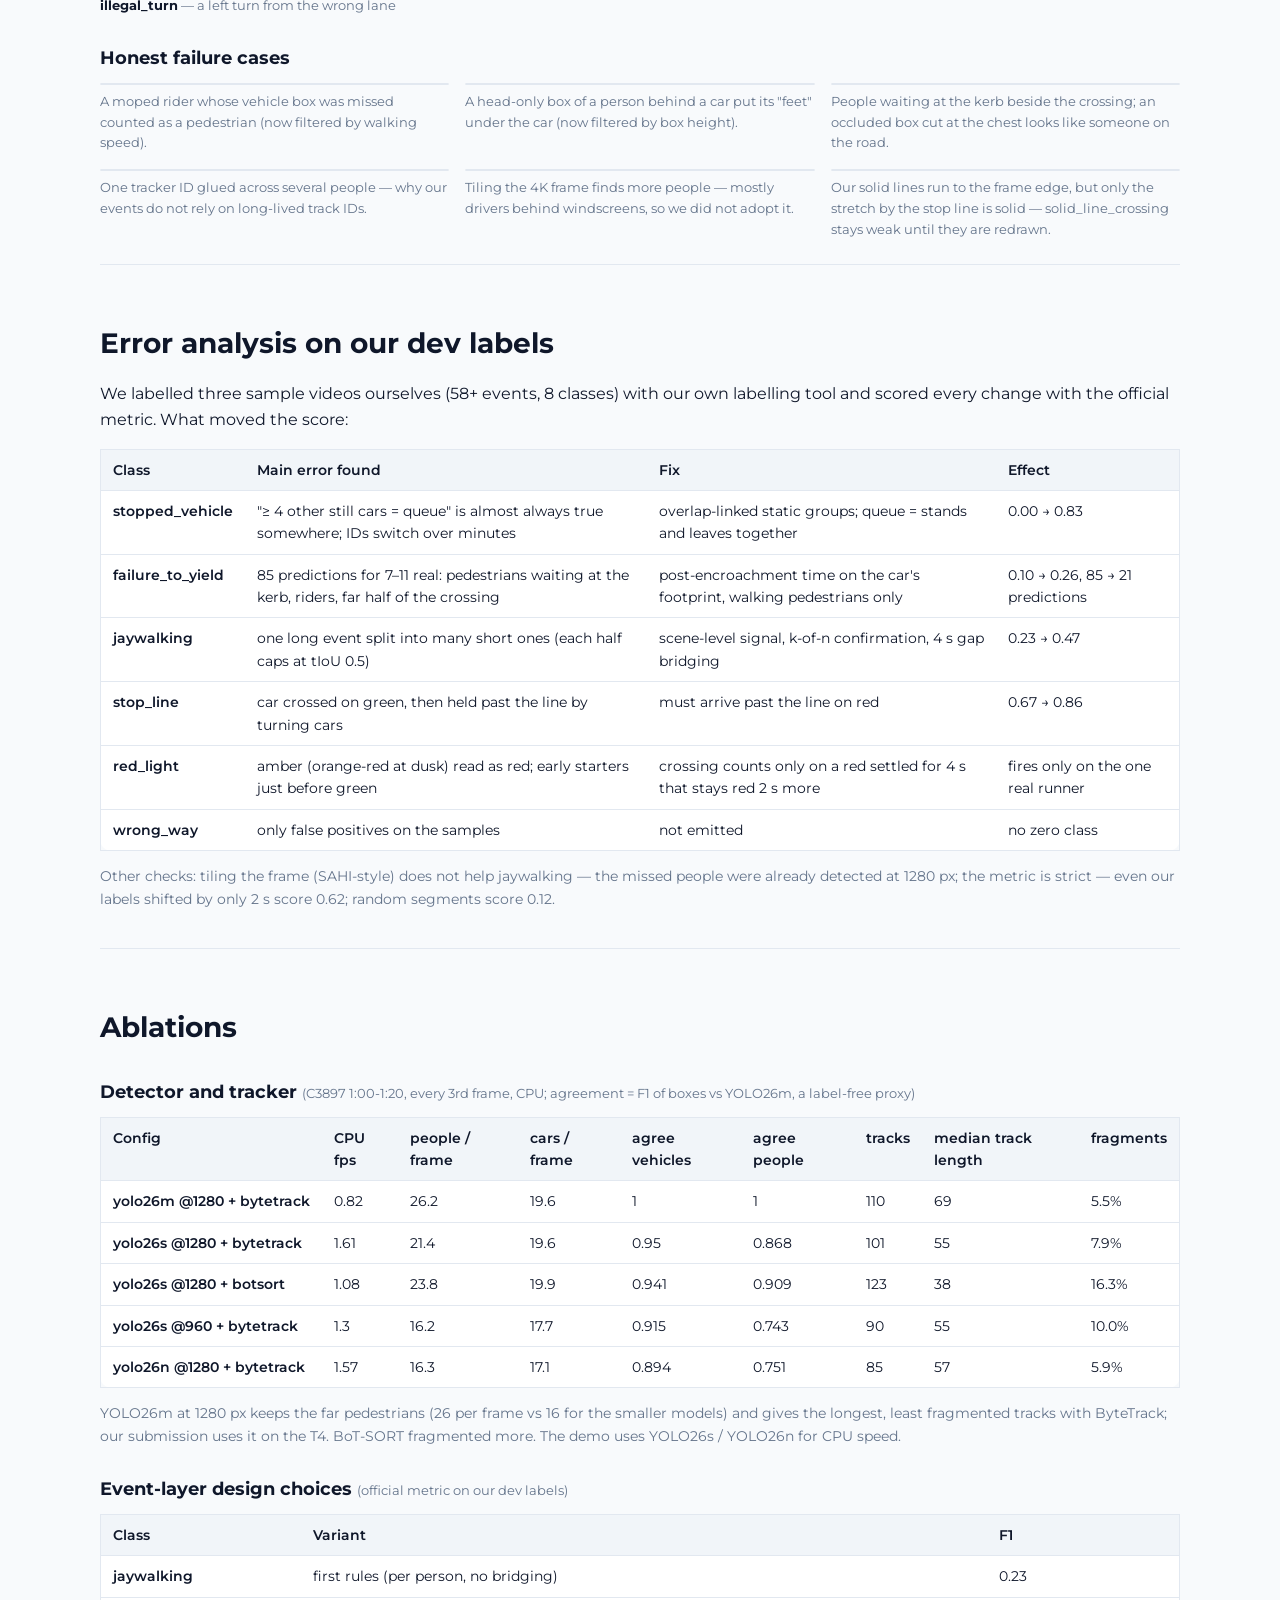
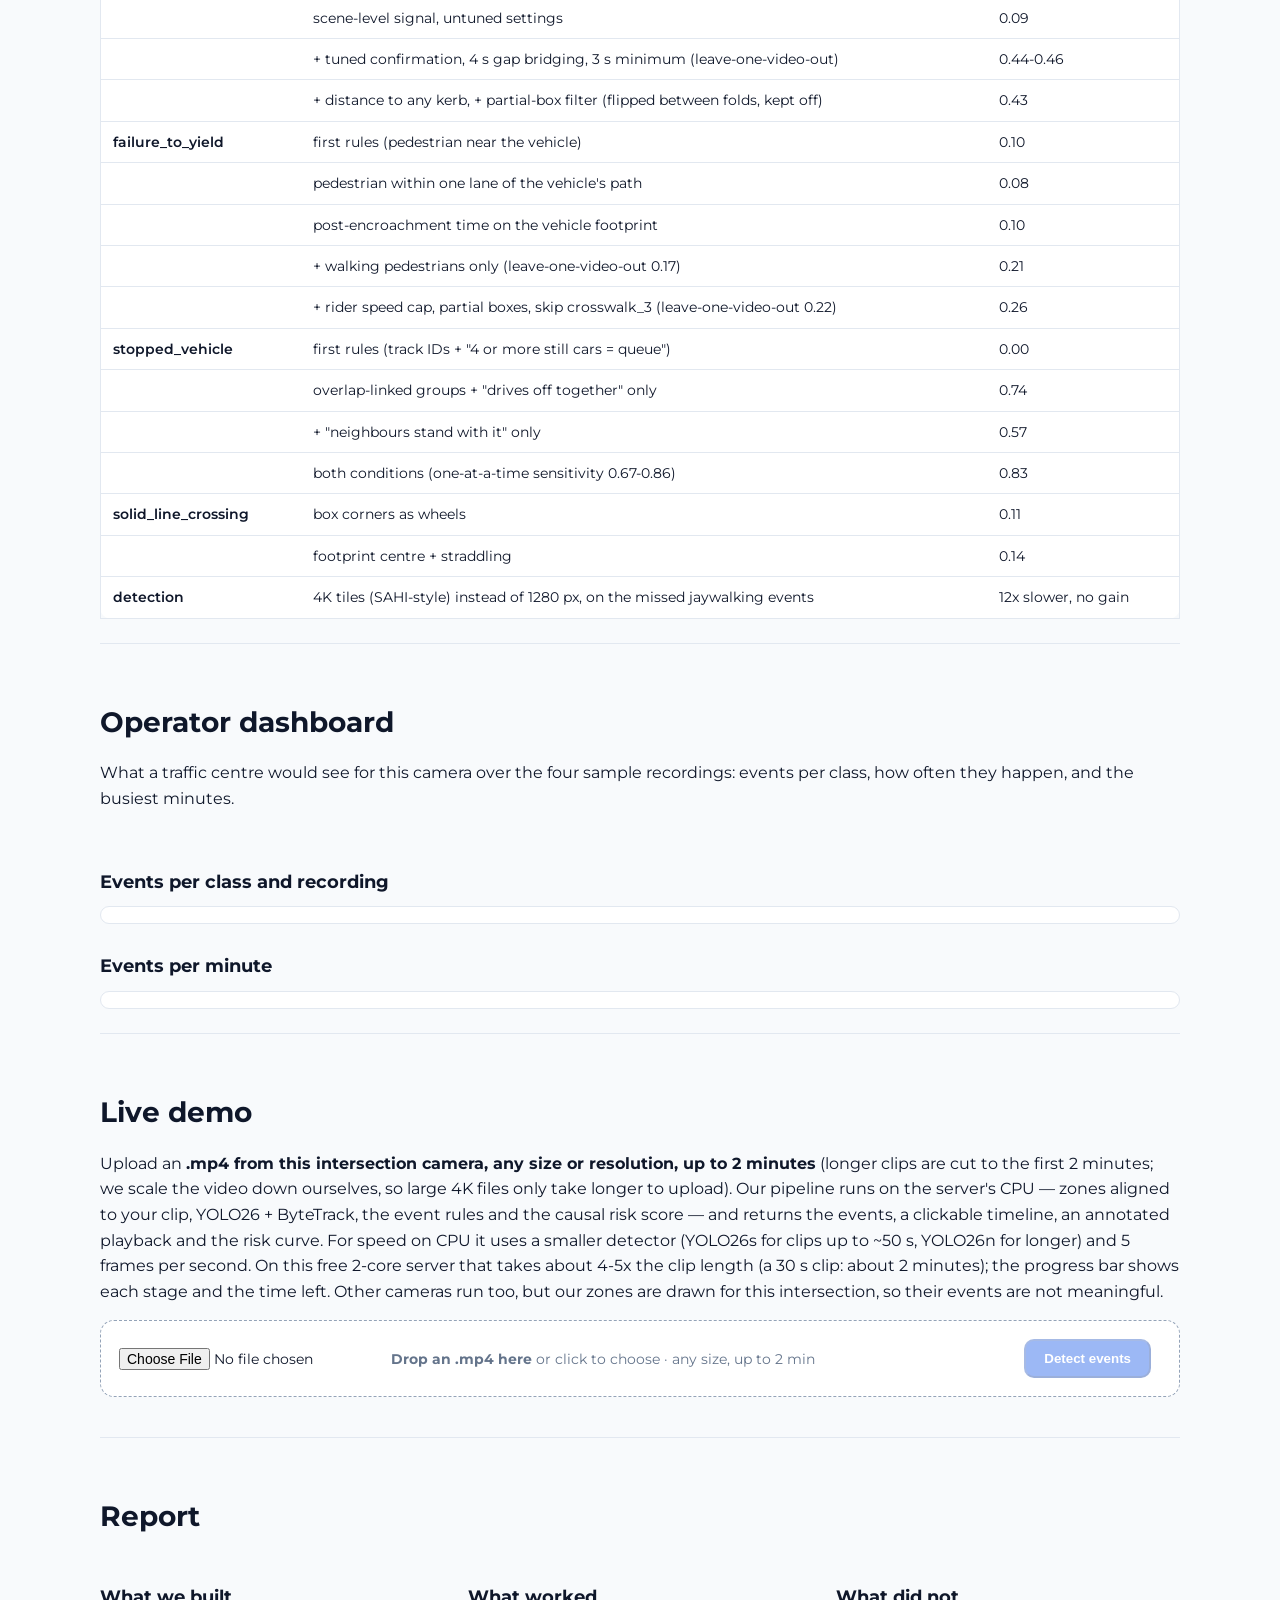
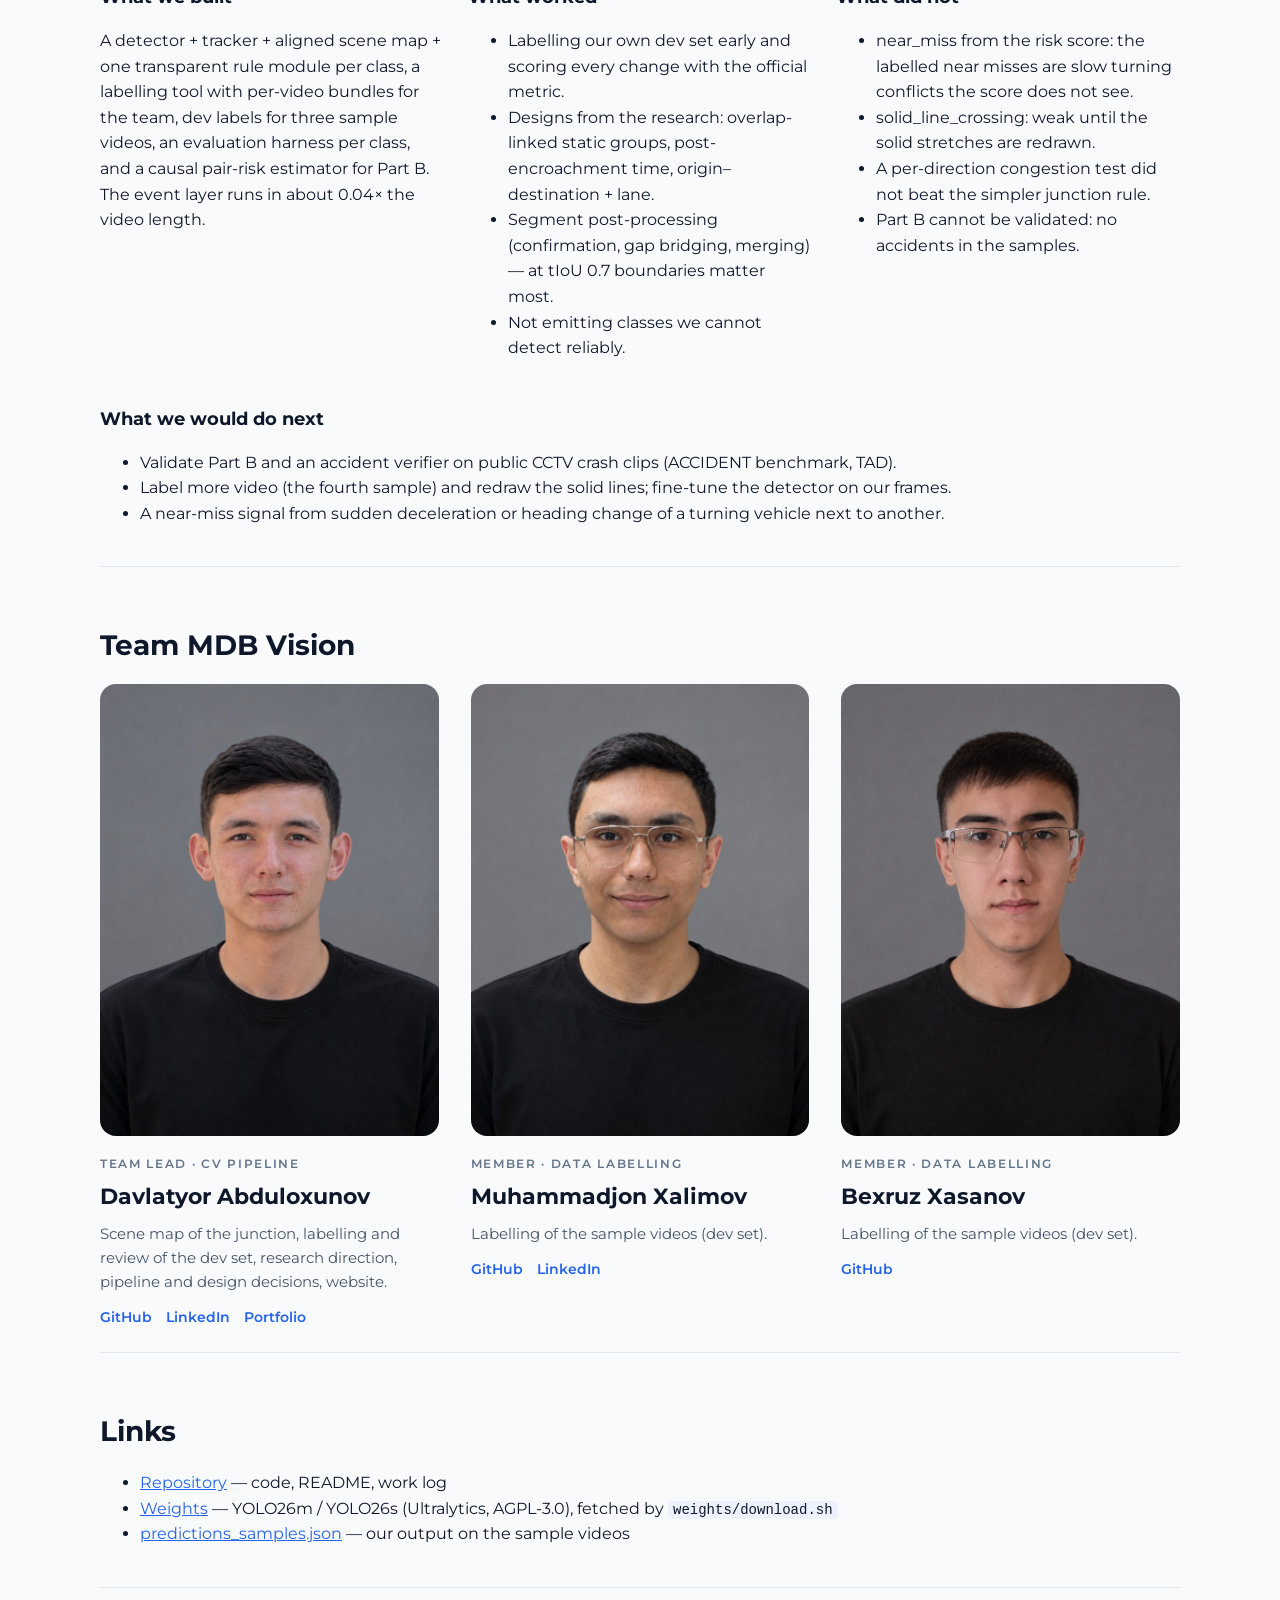
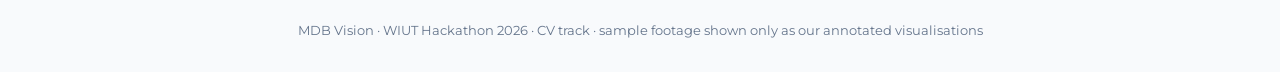
==== commit 871e48d4: "red_light on the website and README; website link in README; predictions generator can reuse Part B " ====
--- a/demo/site/index.html
+++ b/demo/site/index.html
@@ -27,7 +27,7 @@
     lane violations, illegal turns, congestion. A causal risk score estimates how likely a crash is in the next 5 s.</p>
   <div class="stats">
     <div><b>0.49</b><span>Score A on our labels of the samples (first rules: 0.14)</span></div>
-    <div><b>7</b><span>event classes emitted</span></div>
+    <div><b>8</b><span>event classes emitted</span></div>
     <div><b>4</b><span>sample videos annotated · 19 min</span></div>
     <div><b>~0.04×</b><span>event layer run time vs video length</span></div>
   </div>
@@ -75,8 +75,9 @@
       <tr><td>jaywalking</td><td>"Someone is on the carriageway outside a crossing" for the whole scene, margin scaled by the person's height, riders excluded, confirmed over 1 s, gaps up to 4 s bridged.</td><td>0.32 → 0.47</td></tr>
       <tr><td>congestion</td><td>≥ 4 still vehicles in the junction for ≥ 5 s, bridged over 10 s gaps.</td><td>0.29 → 0.36</td></tr>
       <tr><td>failure_to_yield</td><td>Post-encroachment time: a moving vehicle's footprint covers a spot on the crossing that a walking pedestrian occupied within 2 s.</td><td>0.10 → 0.26</td></tr>
+      <tr><td>red_light</td><td>The vehicle's front crosses the stop line while its signal has been red for at least 4 s (past any amber, which glows orange-red at dusk) and stays red for 2 s more (not an early start); it drives on through the junction.</td><td>no labelled example · fires only on the one real runner in the 4 samples</td></tr>
       <tr><td>solid_line_crossing</td><td>The vehicle's footprint centre crosses (or straddles) the solid stretch of a lane divider.</td><td>0.00 → 0.14</td></tr>
-      <tr class="muted"><td>not emitted</td><td>near_miss, red_light, wrong_way, accident, illegal_u_turn, road_obstacle, fire_smoke — no reliable detector on the samples; a predicted class that is absent from the test set would add a zero to the average.</td><td>—</td></tr>
+      <tr class="muted"><td>not emitted</td><td>near_miss, wrong_way, accident, illegal_u_turn, road_obstacle, fire_smoke — no reliable detector on the samples; a predicted class that is absent from the test set would add a zero to the average.</td><td>—</td></tr>
     </tbody>
   </table></div>
   <p class="note">F1 = mean over tIoU 0.3/0.5/0.7 with the official <code>evaluate.py</code>, on our labels of three
@@ -151,7 +152,8 @@
       <tr><td>failure_to_yield</td><td>85 predictions for 7–11 real: pedestrians waiting at the kerb, riders, far half of the crossing</td><td>post-encroachment time on the car's footprint, walking pedestrians only</td><td>0.10 → 0.26, 85 → 21 predictions</td></tr>
       <tr><td>jaywalking</td><td>one long event split into many short ones (each half caps at tIoU 0.5)</td><td>scene-level signal, k-of-n confirmation, 4 s gap bridging</td><td>0.23 → 0.47</td></tr>
       <tr><td>stop_line</td><td>car crossed on green, then held past the line by turning cars</td><td>must arrive past the line on red</td><td>0.67 → 0.86</td></tr>
-      <tr><td>red_light, wrong_way</td><td>only false positives on the samples</td><td>not emitted</td><td>removes two zero classes</td></tr>
+      <tr><td>red_light</td><td>amber (orange-red at dusk) read as red; early starters just before green</td><td>crossing counts only on a red settled for 4 s that stays red 2 s more</td><td>fires only on the one real runner</td></tr>
+      <tr><td>wrong_way</td><td>only false positives on the samples</td><td>not emitted</td><td>no zero class</td></tr>
     </tbody>
   </table></div>
   <p class="note">Other checks: tiling the frame (SAHI-style) does not help jaywalking — the missed people were already
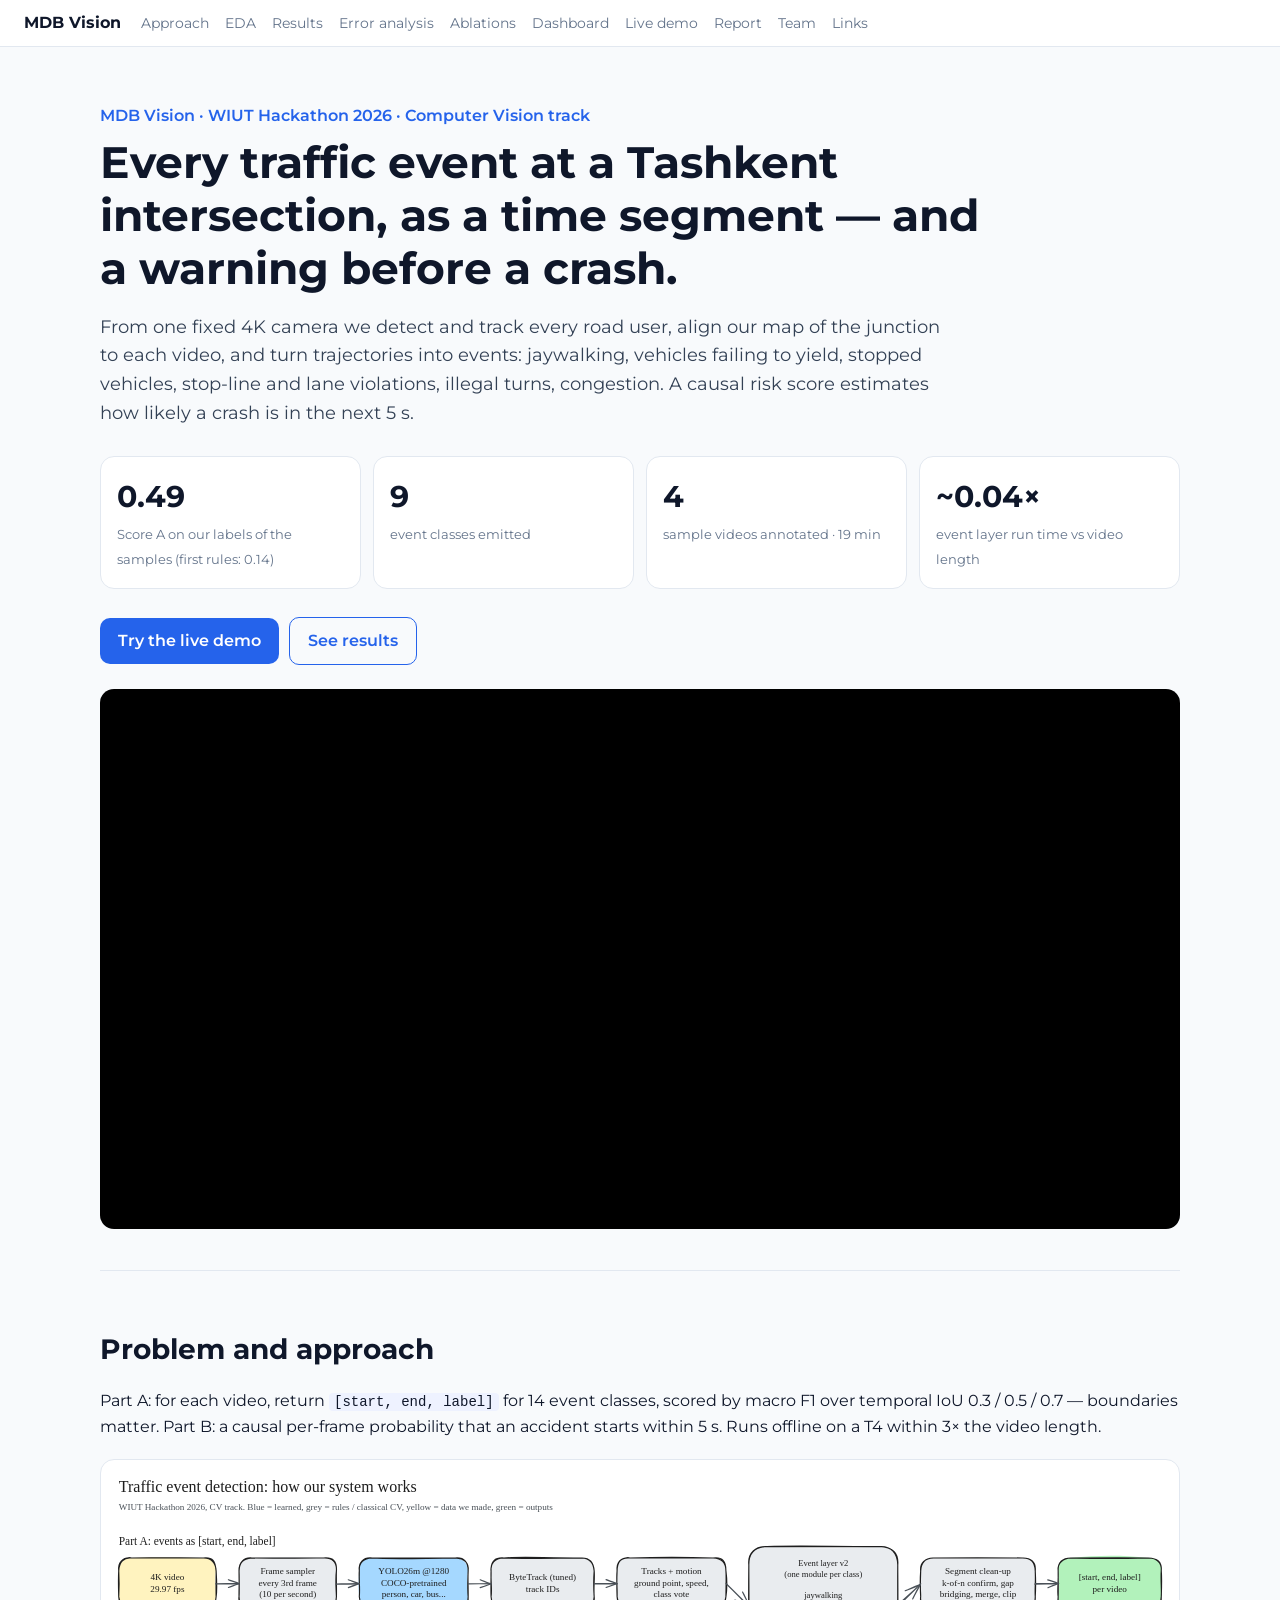
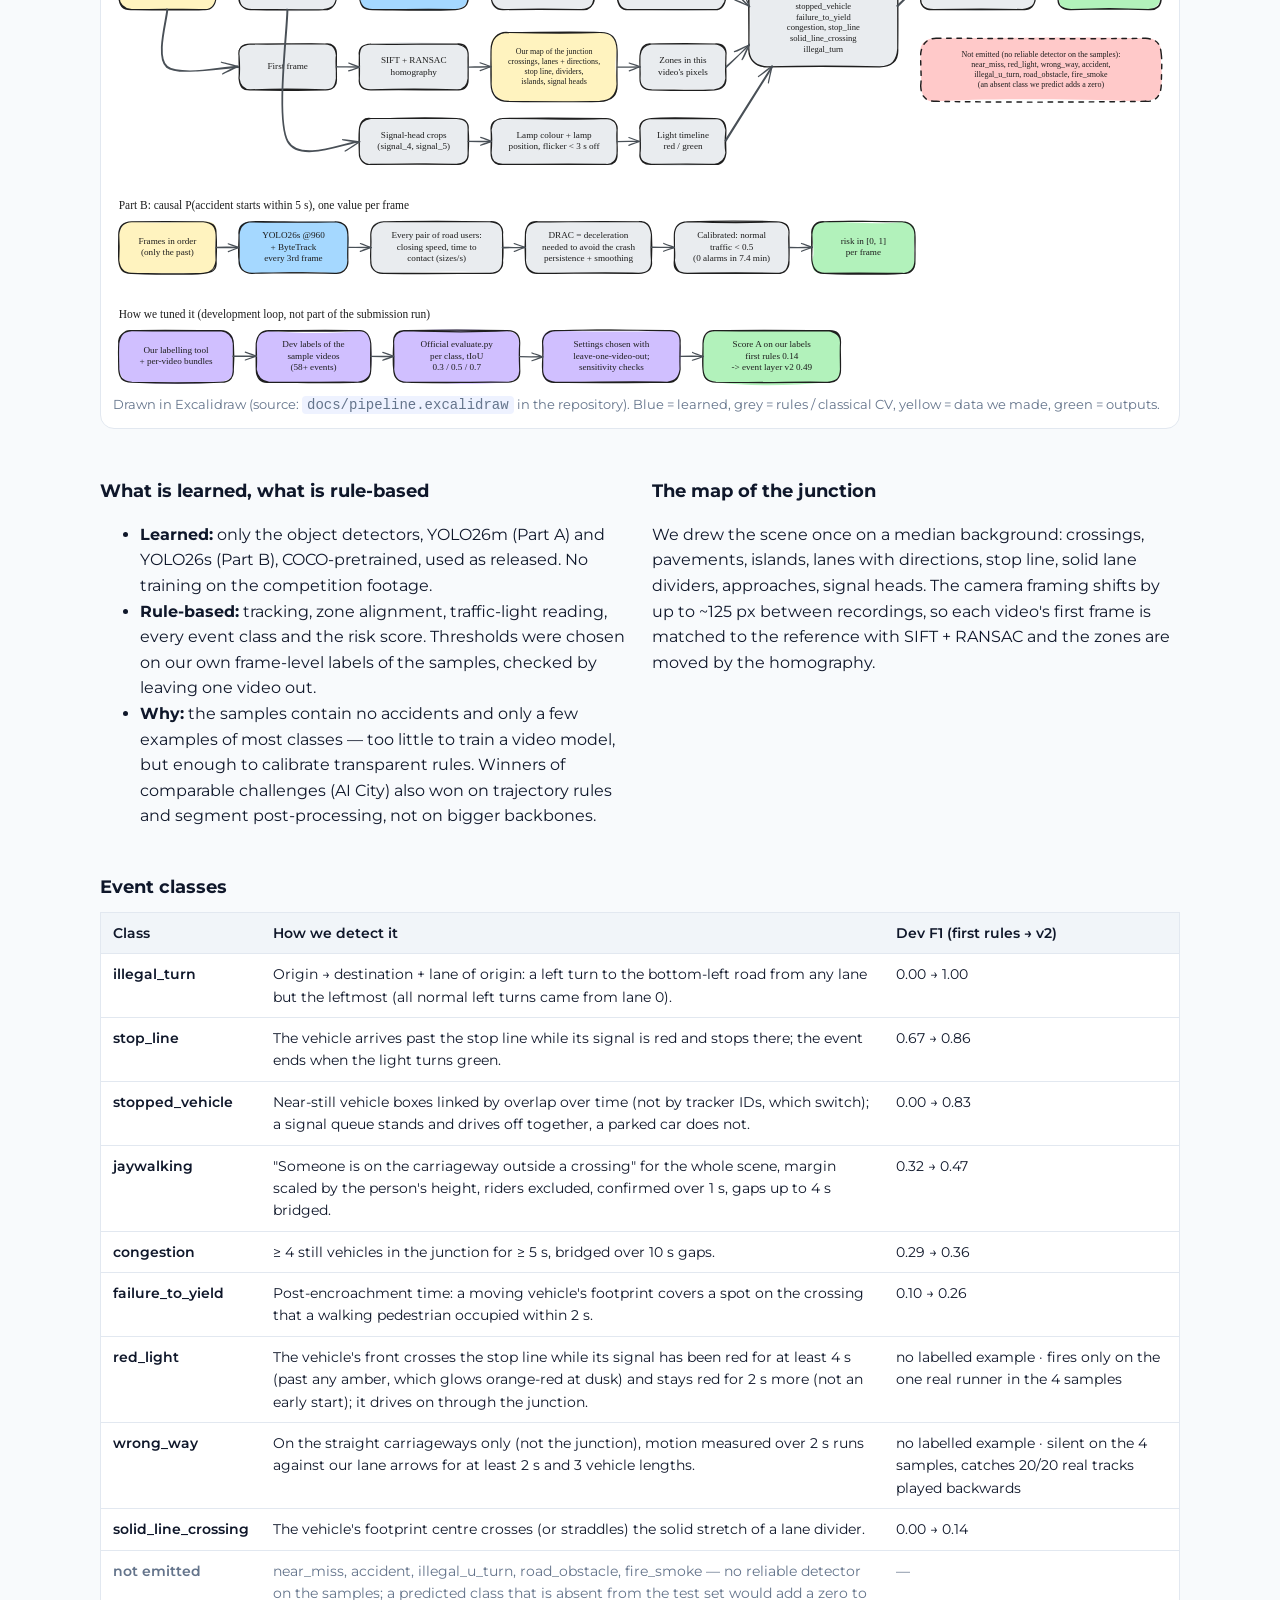
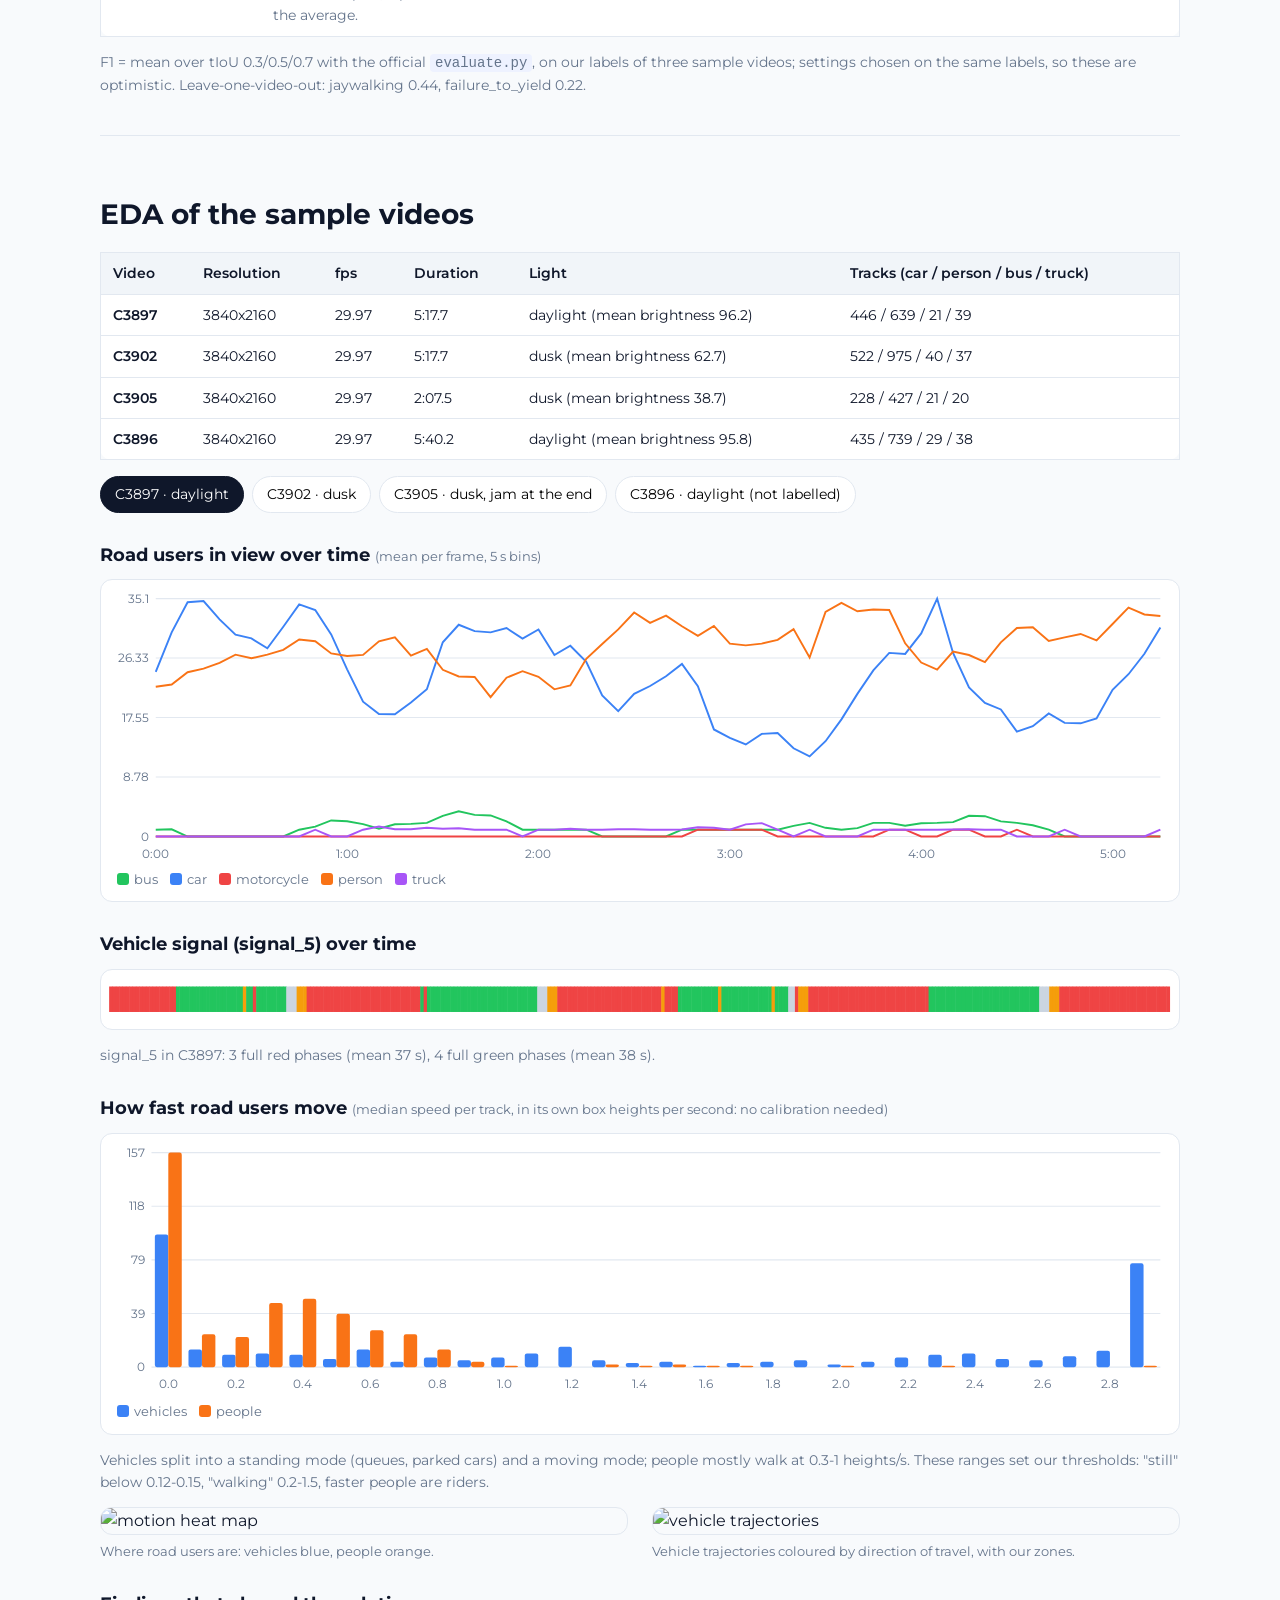
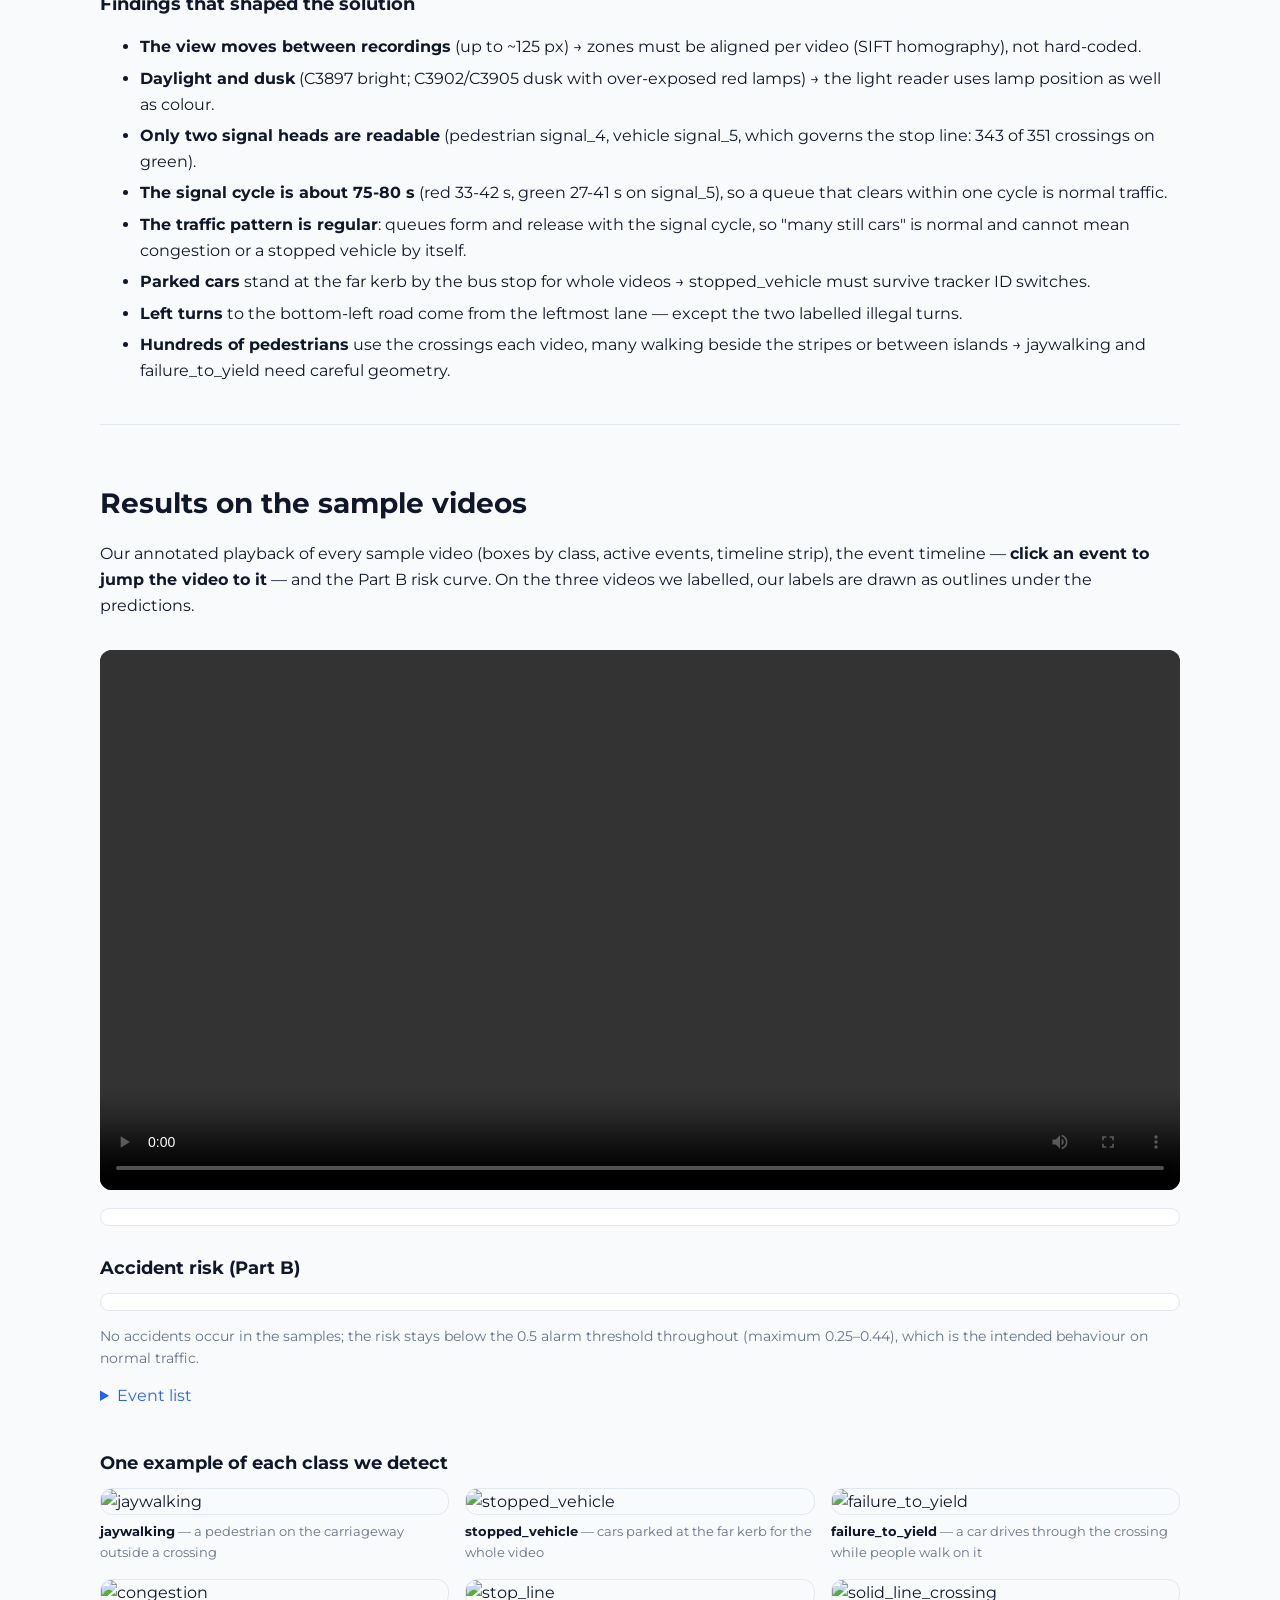
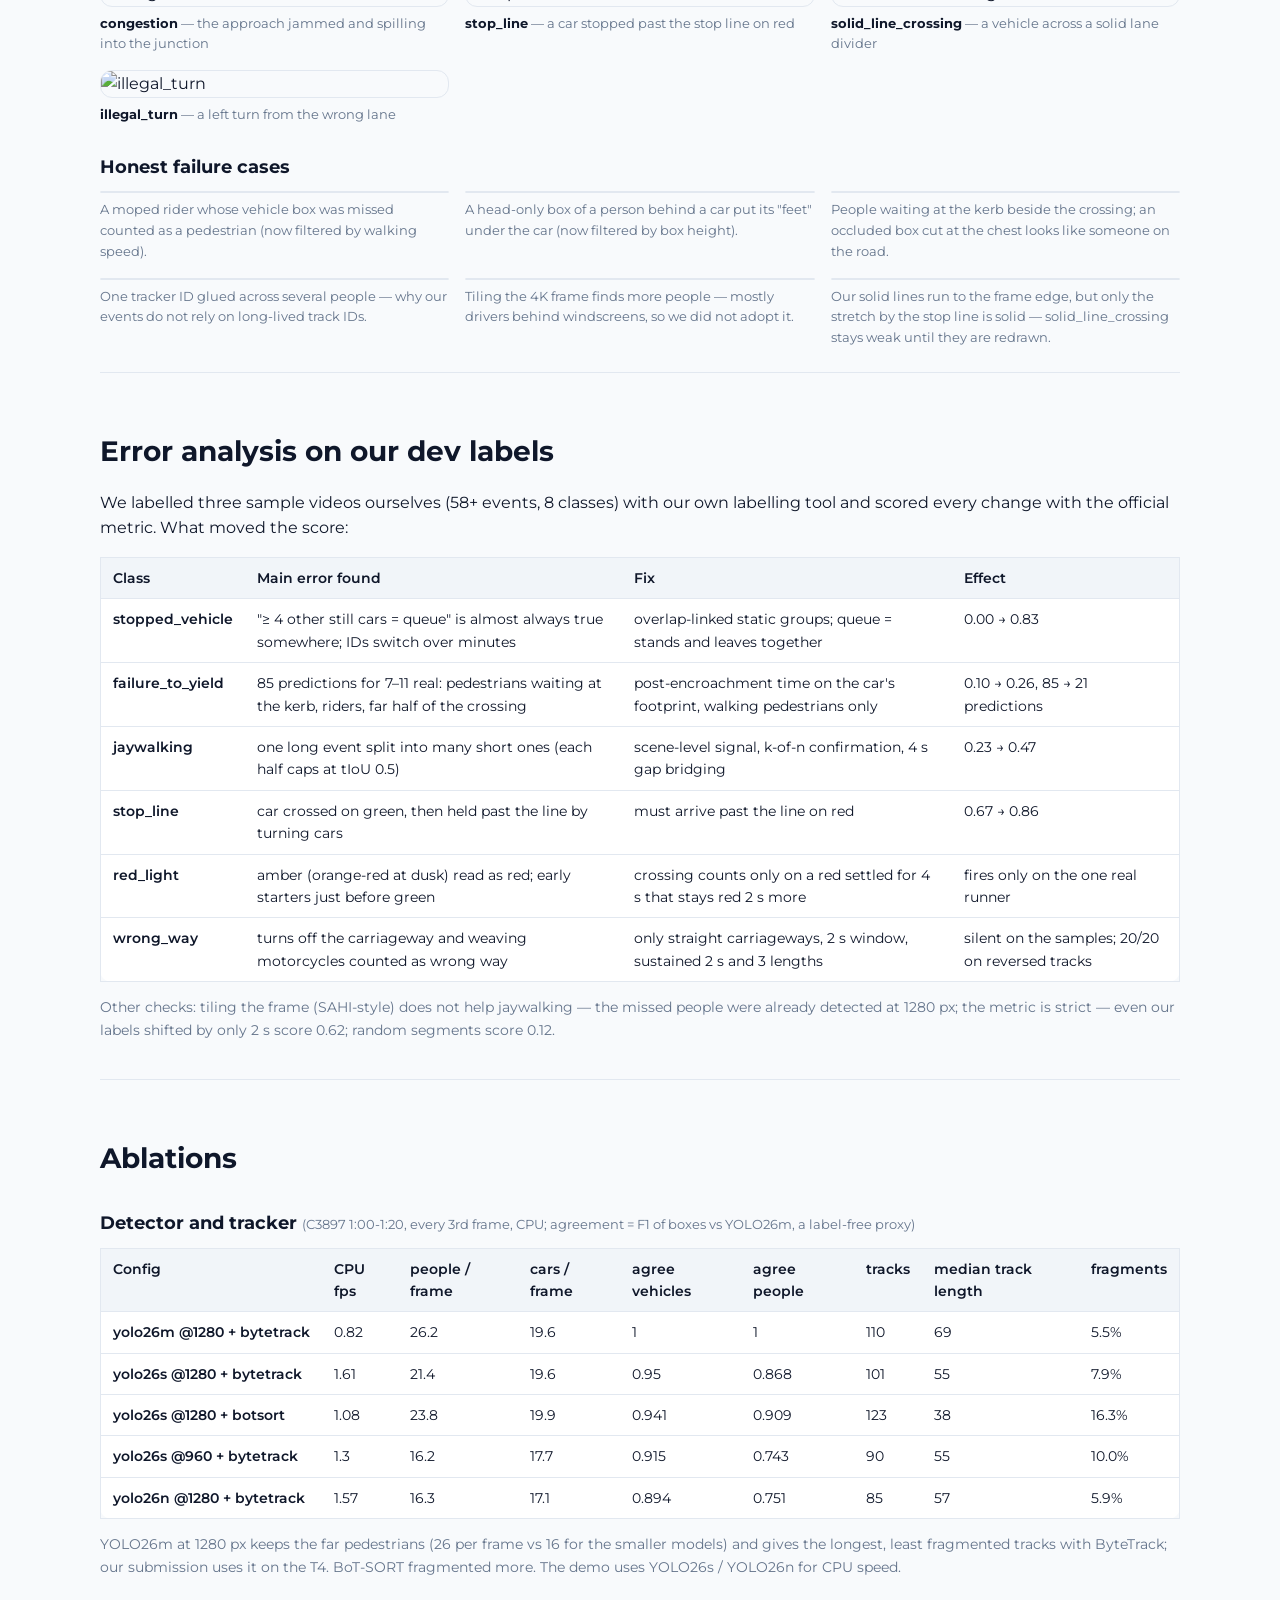
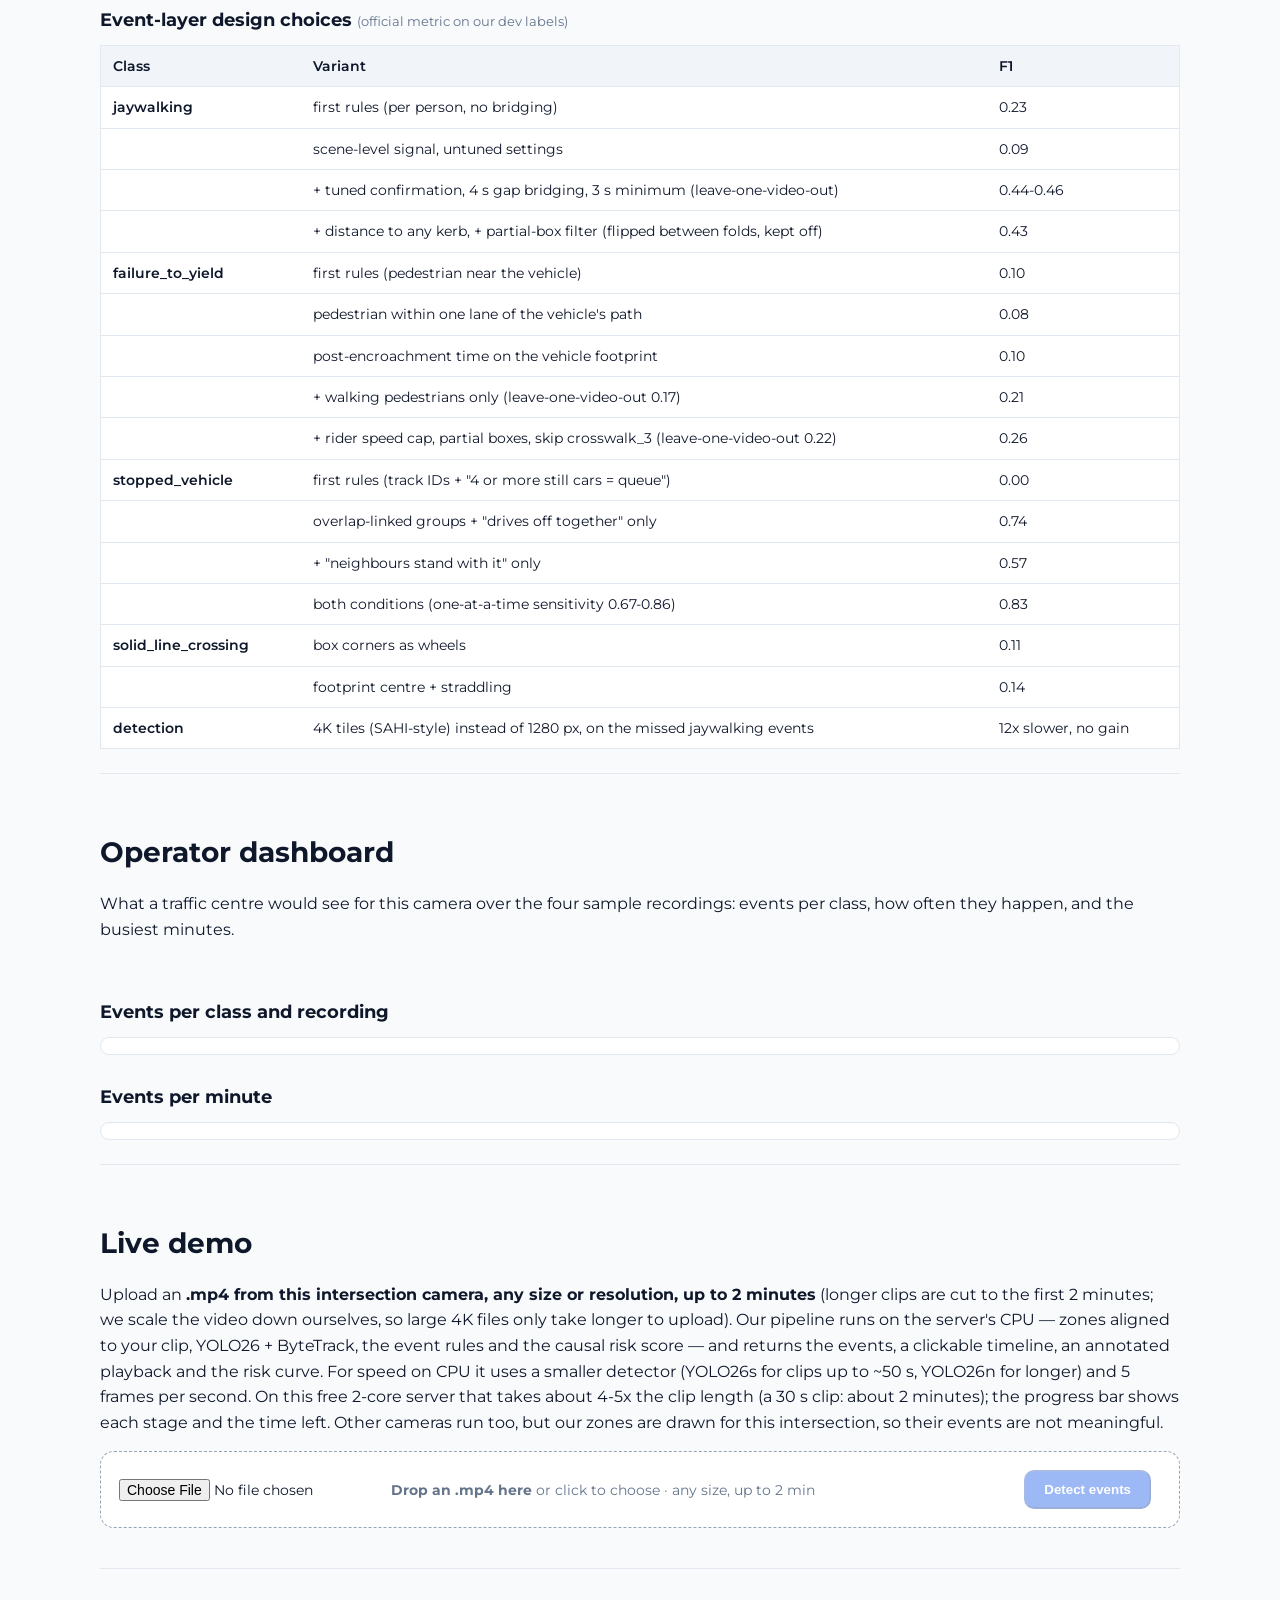
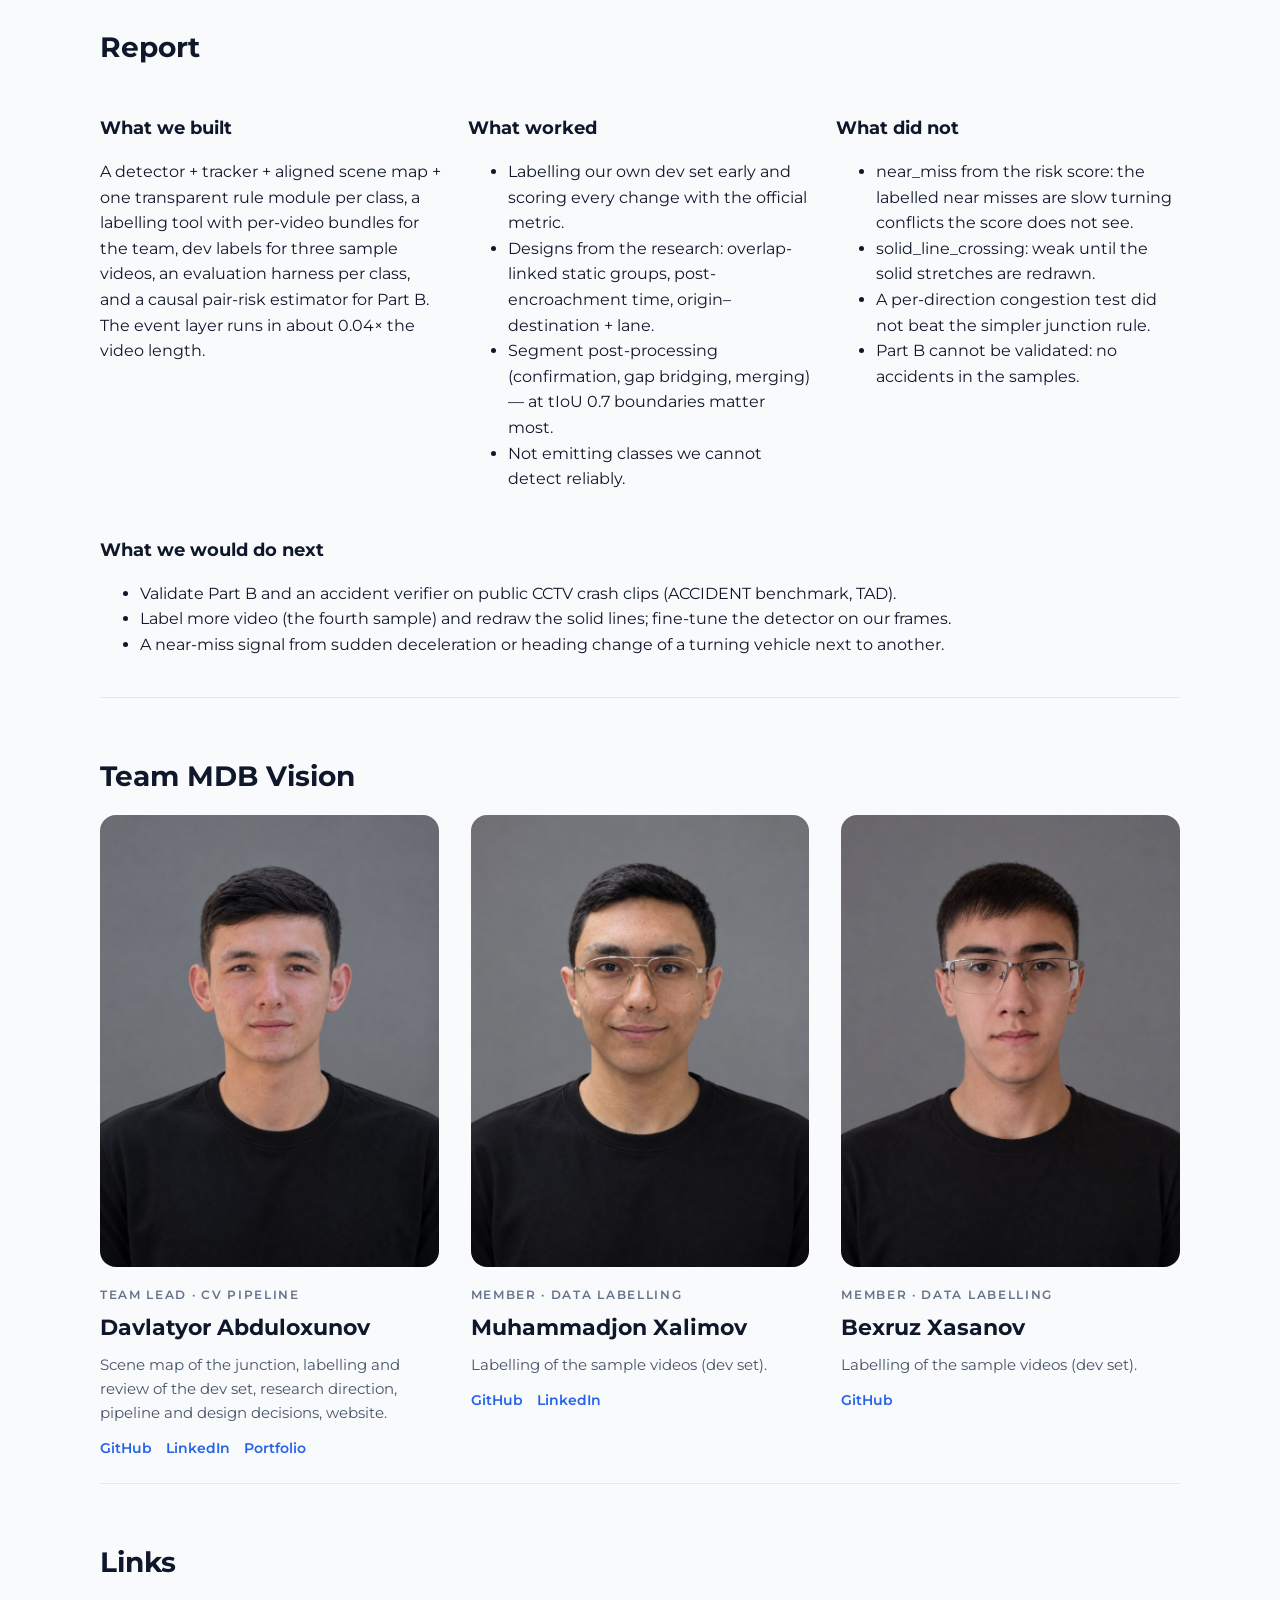
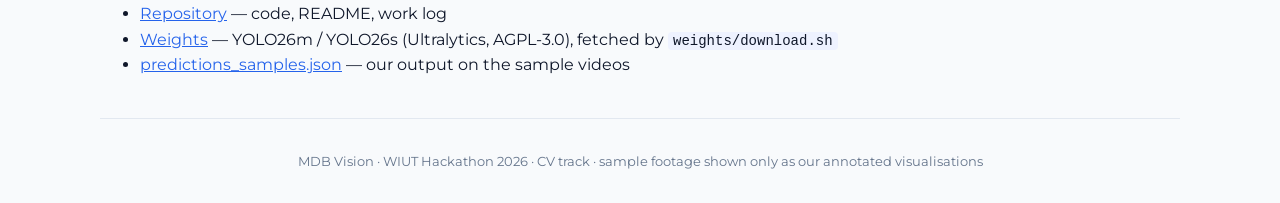
==== commit ee58c75f: "Website + README: 9 classes (red_light, wrong_way); results timelines from the final predictions Co-" ====
--- a/demo/site/index.html
+++ b/demo/site/index.html
@@ -27,7 +27,7 @@
     lane violations, illegal turns, congestion. A causal risk score estimates how likely a crash is in the next 5 s.</p>
   <div class="stats">
     <div><b>0.49</b><span>Score A on our labels of the samples (first rules: 0.14)</span></div>
-    <div><b>8</b><span>event classes emitted</span></div>
+    <div><b>9</b><span>event classes emitted</span></div>
     <div><b>4</b><span>sample videos annotated · 19 min</span></div>
     <div><b>~0.04×</b><span>event layer run time vs video length</span></div>
   </div>
@@ -76,8 +76,9 @@
       <tr><td>congestion</td><td>≥ 4 still vehicles in the junction for ≥ 5 s, bridged over 10 s gaps.</td><td>0.29 → 0.36</td></tr>
       <tr><td>failure_to_yield</td><td>Post-encroachment time: a moving vehicle's footprint covers a spot on the crossing that a walking pedestrian occupied within 2 s.</td><td>0.10 → 0.26</td></tr>
       <tr><td>red_light</td><td>The vehicle's front crosses the stop line while its signal has been red for at least 4 s (past any amber, which glows orange-red at dusk) and stays red for 2 s more (not an early start); it drives on through the junction.</td><td>no labelled example · fires only on the one real runner in the 4 samples</td></tr>
+      <tr><td>wrong_way</td><td>On the straight carriageways only (not the junction), motion measured over 2 s runs against our lane arrows for at least 2 s and 3 vehicle lengths.</td><td>no labelled example · silent on the 4 samples, catches 20/20 real tracks played backwards</td></tr>
       <tr><td>solid_line_crossing</td><td>The vehicle's footprint centre crosses (or straddles) the solid stretch of a lane divider.</td><td>0.00 → 0.14</td></tr>
-      <tr class="muted"><td>not emitted</td><td>near_miss, wrong_way, accident, illegal_u_turn, road_obstacle, fire_smoke — no reliable detector on the samples; a predicted class that is absent from the test set would add a zero to the average.</td><td>—</td></tr>
+      <tr class="muted"><td>not emitted</td><td>near_miss, accident, illegal_u_turn, road_obstacle, fire_smoke — no reliable detector on the samples; a predicted class that is absent from the test set would add a zero to the average.</td><td>—</td></tr>
     </tbody>
   </table></div>
   <p class="note">F1 = mean over tIoU 0.3/0.5/0.7 with the official <code>evaluate.py</code>, on our labels of three
@@ -153,7 +154,7 @@
       <tr><td>jaywalking</td><td>one long event split into many short ones (each half caps at tIoU 0.5)</td><td>scene-level signal, k-of-n confirmation, 4 s gap bridging</td><td>0.23 → 0.47</td></tr>
       <tr><td>stop_line</td><td>car crossed on green, then held past the line by turning cars</td><td>must arrive past the line on red</td><td>0.67 → 0.86</td></tr>
       <tr><td>red_light</td><td>amber (orange-red at dusk) read as red; early starters just before green</td><td>crossing counts only on a red settled for 4 s that stays red 2 s more</td><td>fires only on the one real runner</td></tr>
-      <tr><td>wrong_way</td><td>only false positives on the samples</td><td>not emitted</td><td>no zero class</td></tr>
+      <tr><td>wrong_way</td><td>turns off the carriageway and weaving motorcycles counted as wrong way</td><td>only straight carriageways, 2 s window, sustained 2 s and 3 lengths</td><td>silent on the samples; 20/20 on reversed tracks</td></tr>
     </tbody>
   </table></div>
   <p class="note">Other checks: tiling the frame (SAHI-style) does not help jaywalking — the missed people were already
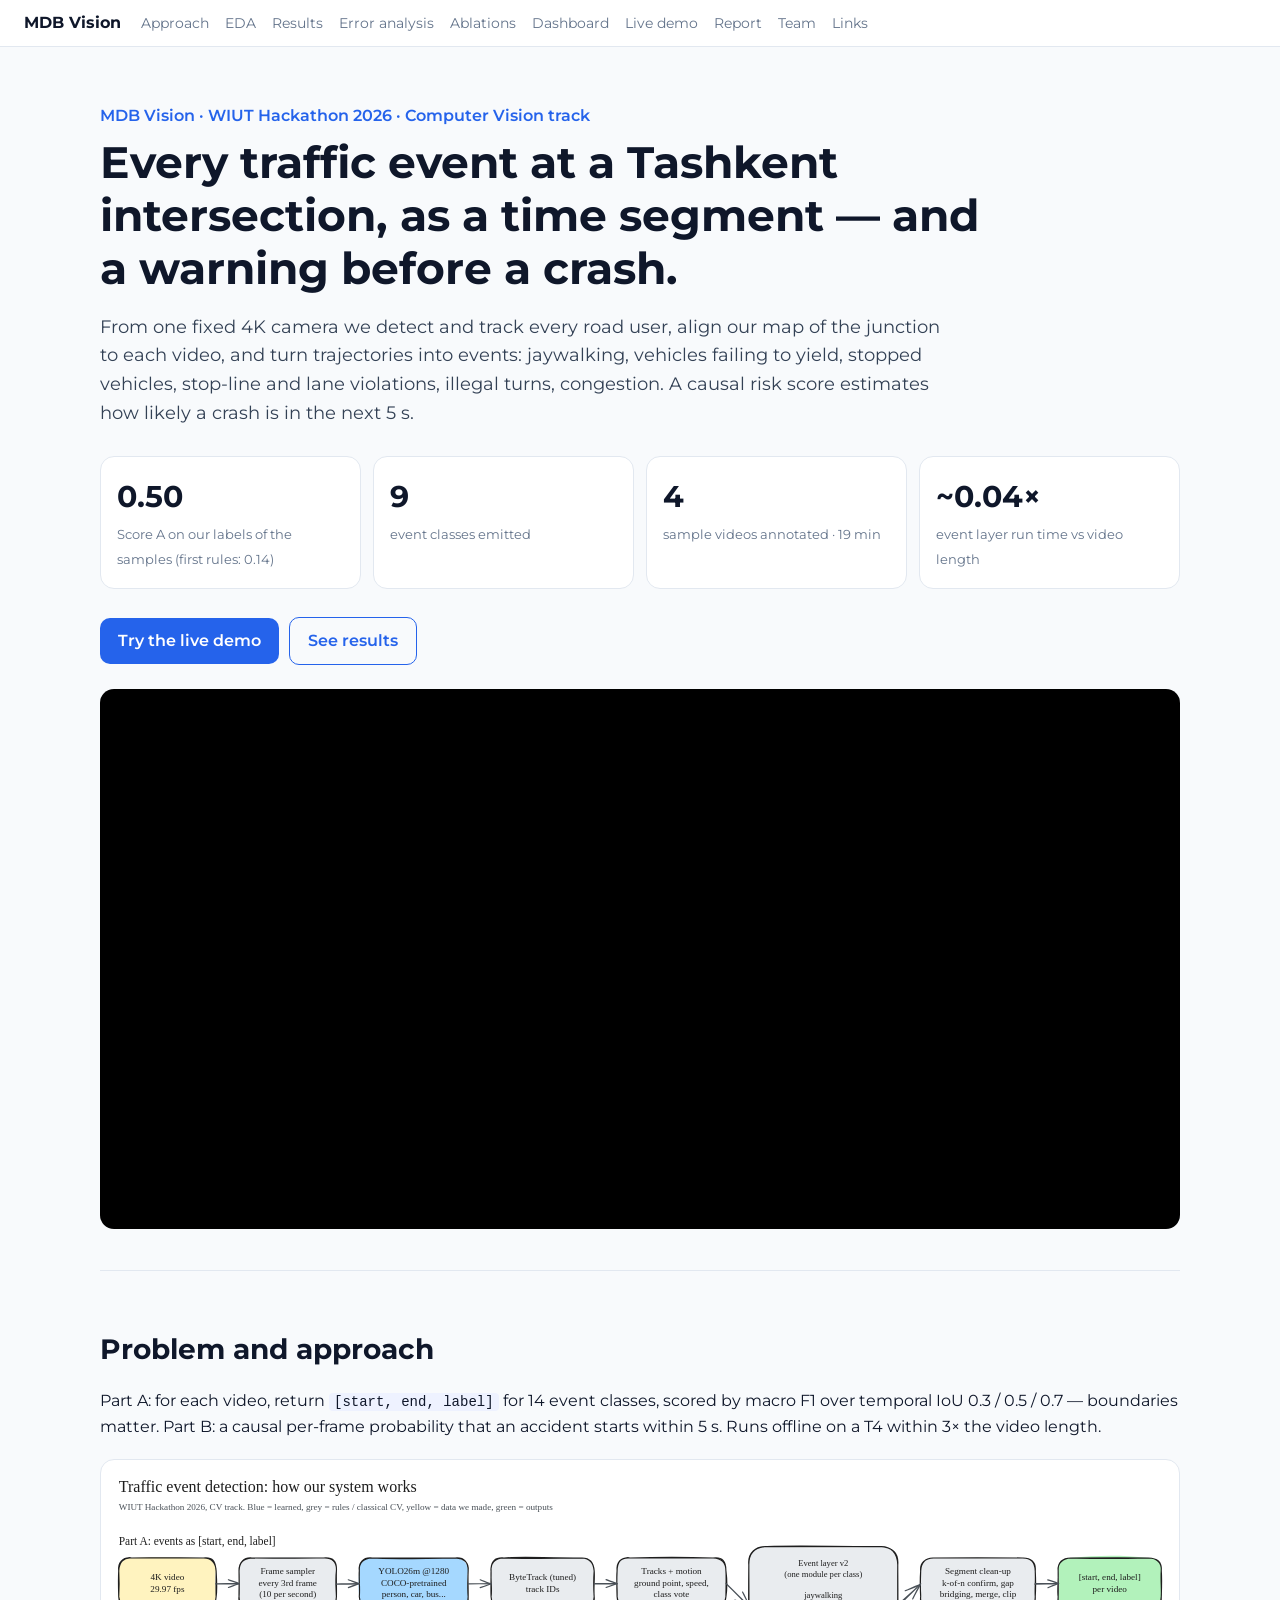
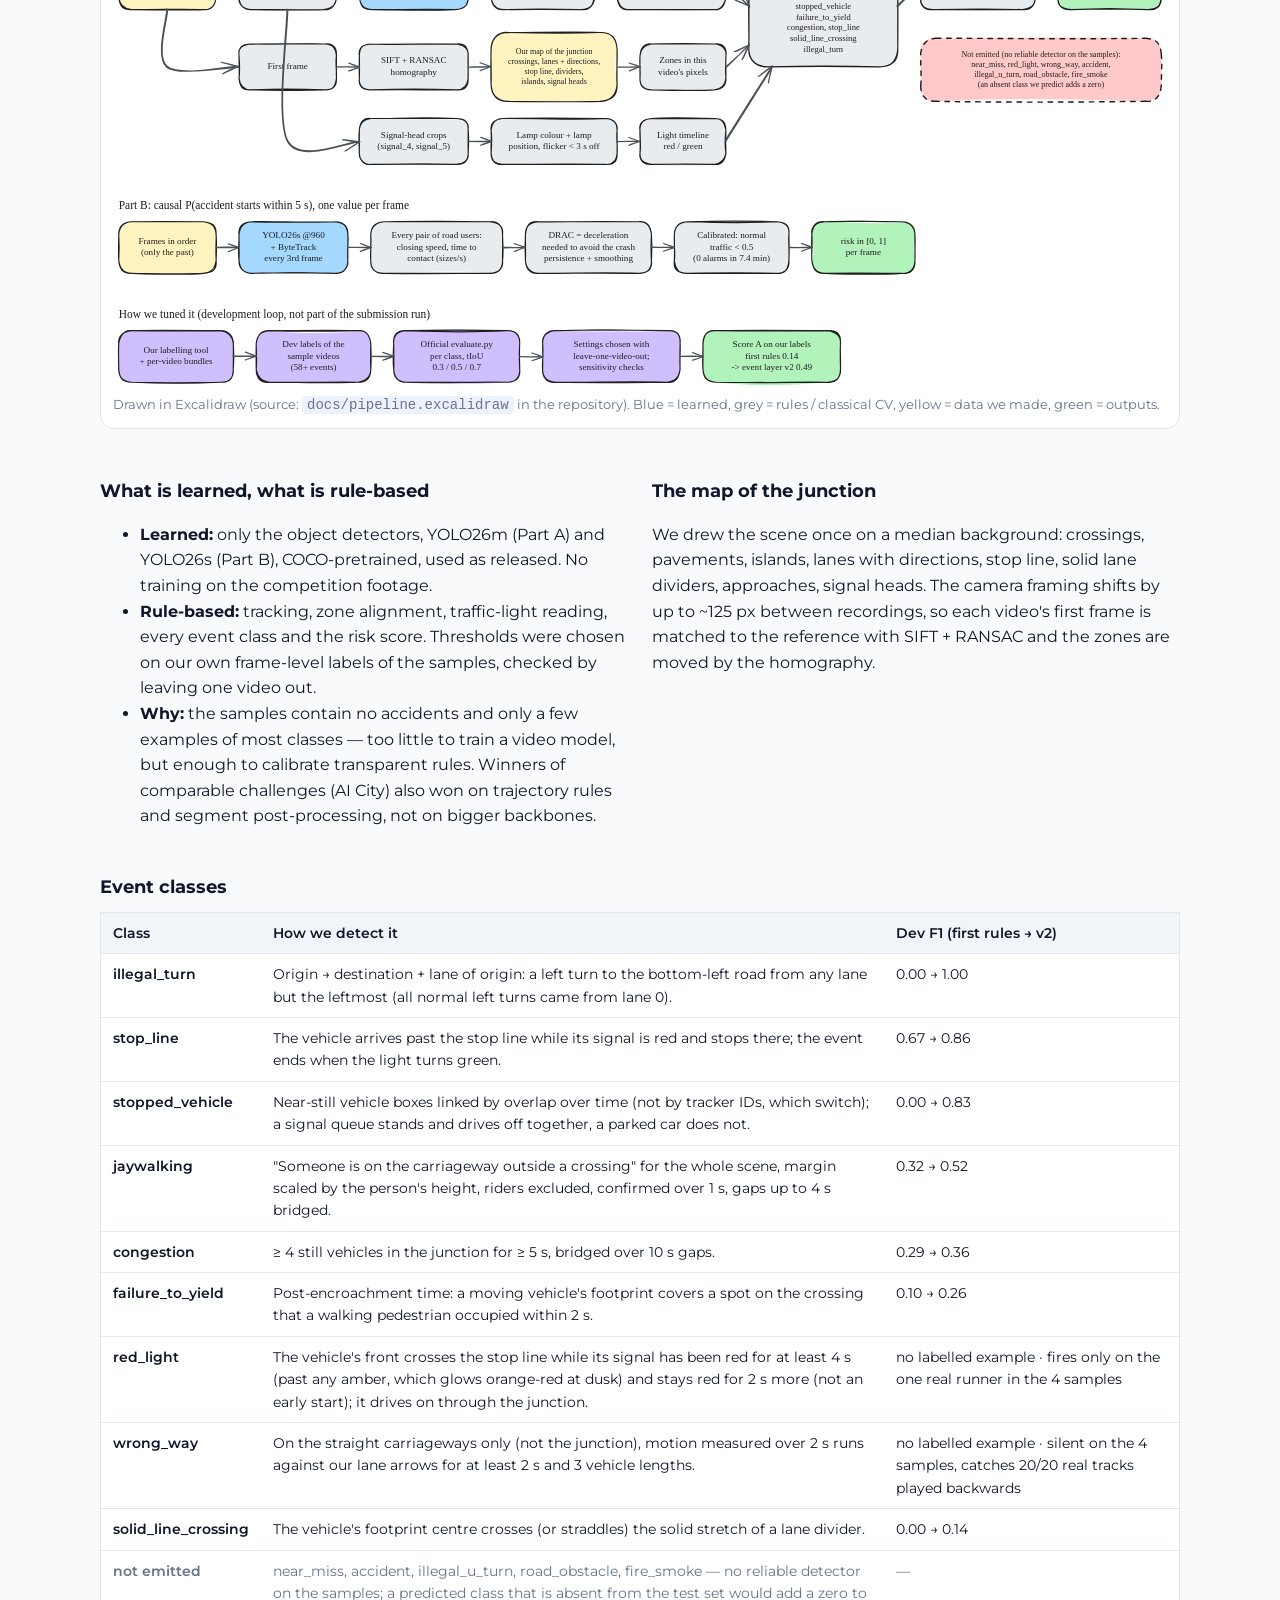
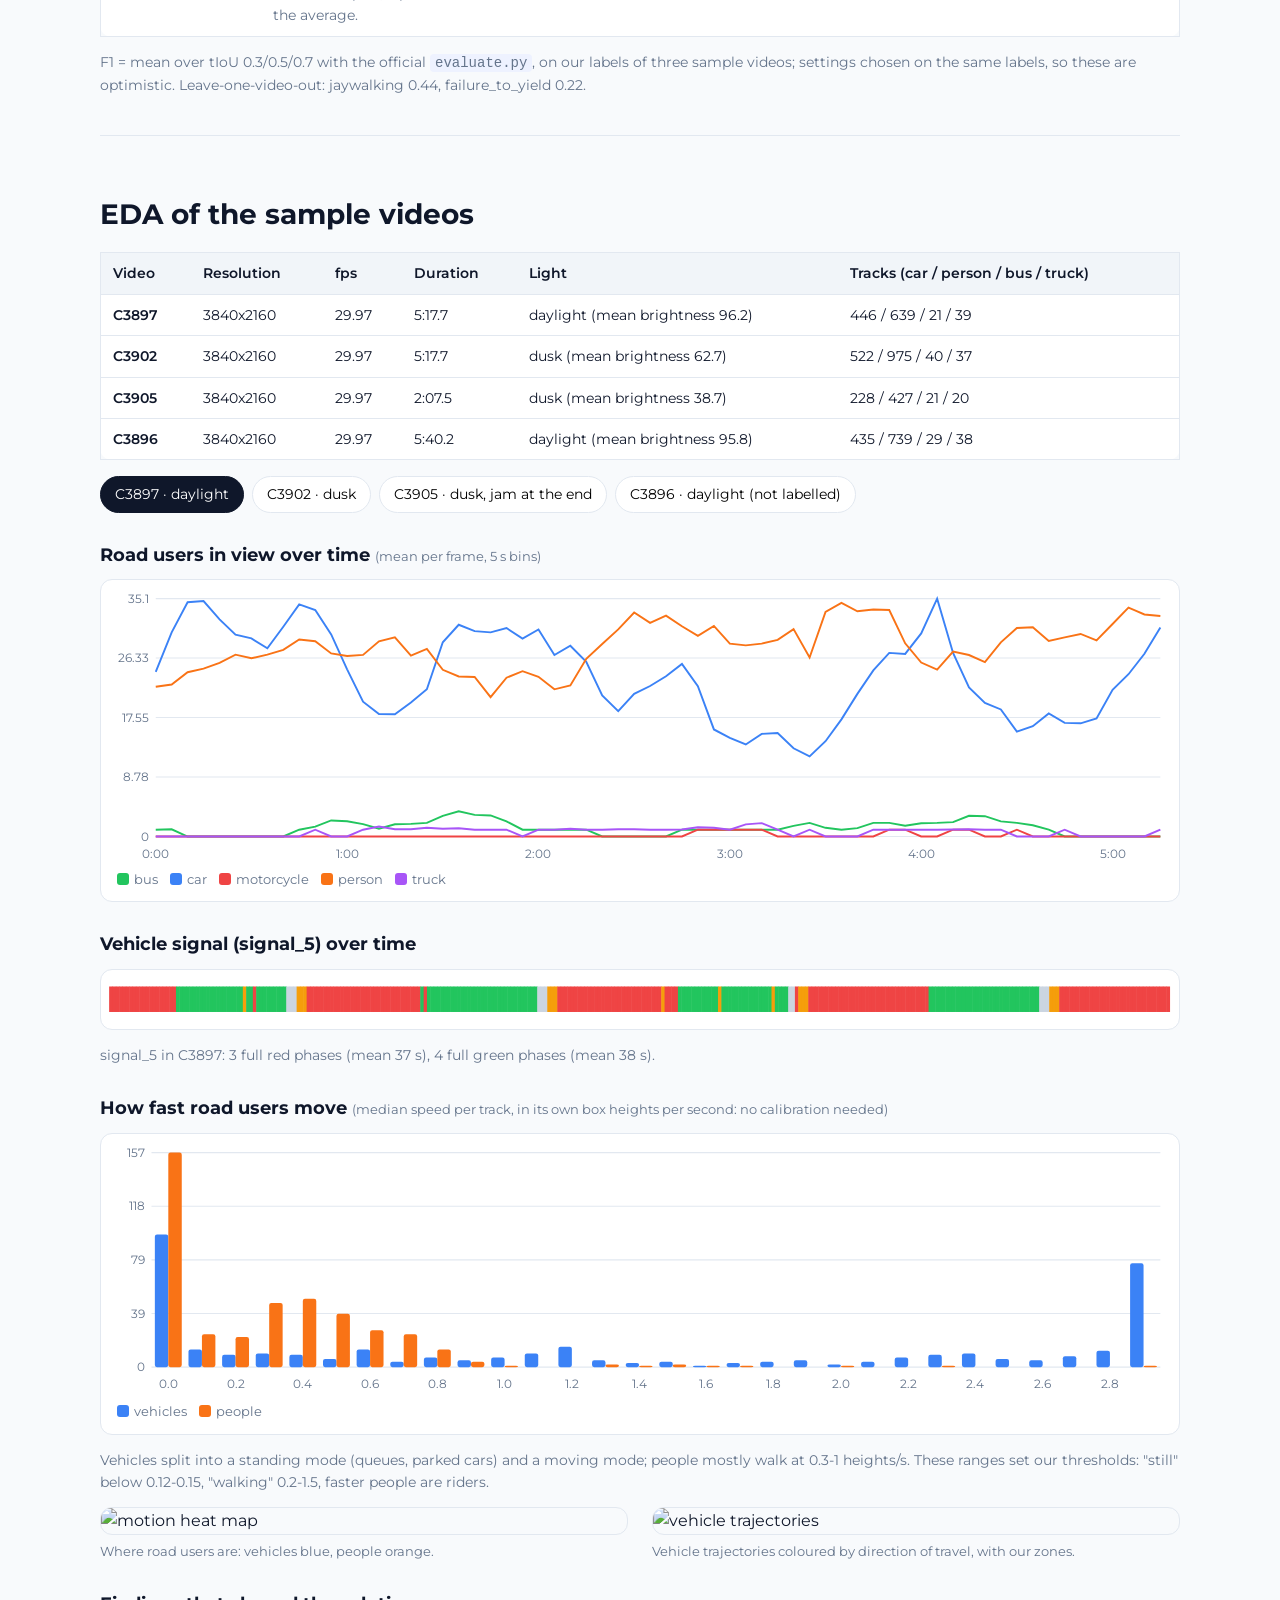
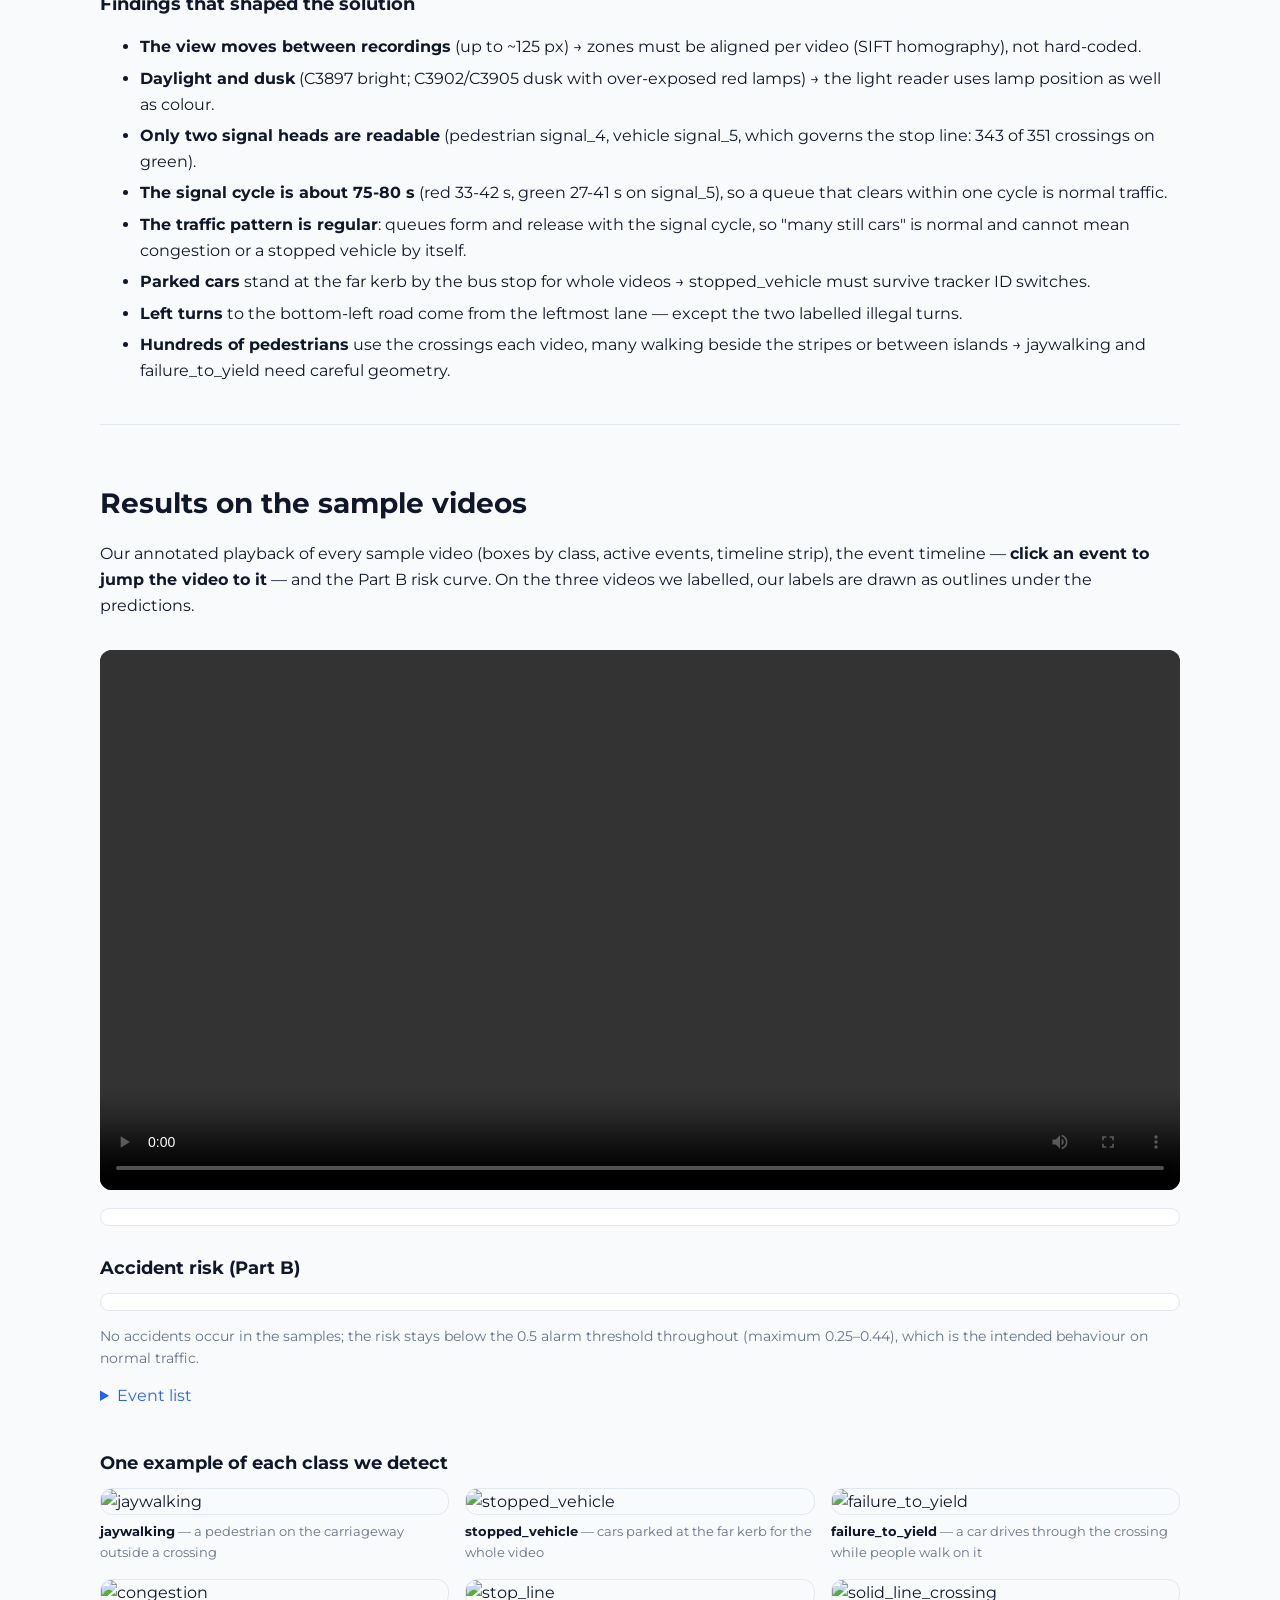
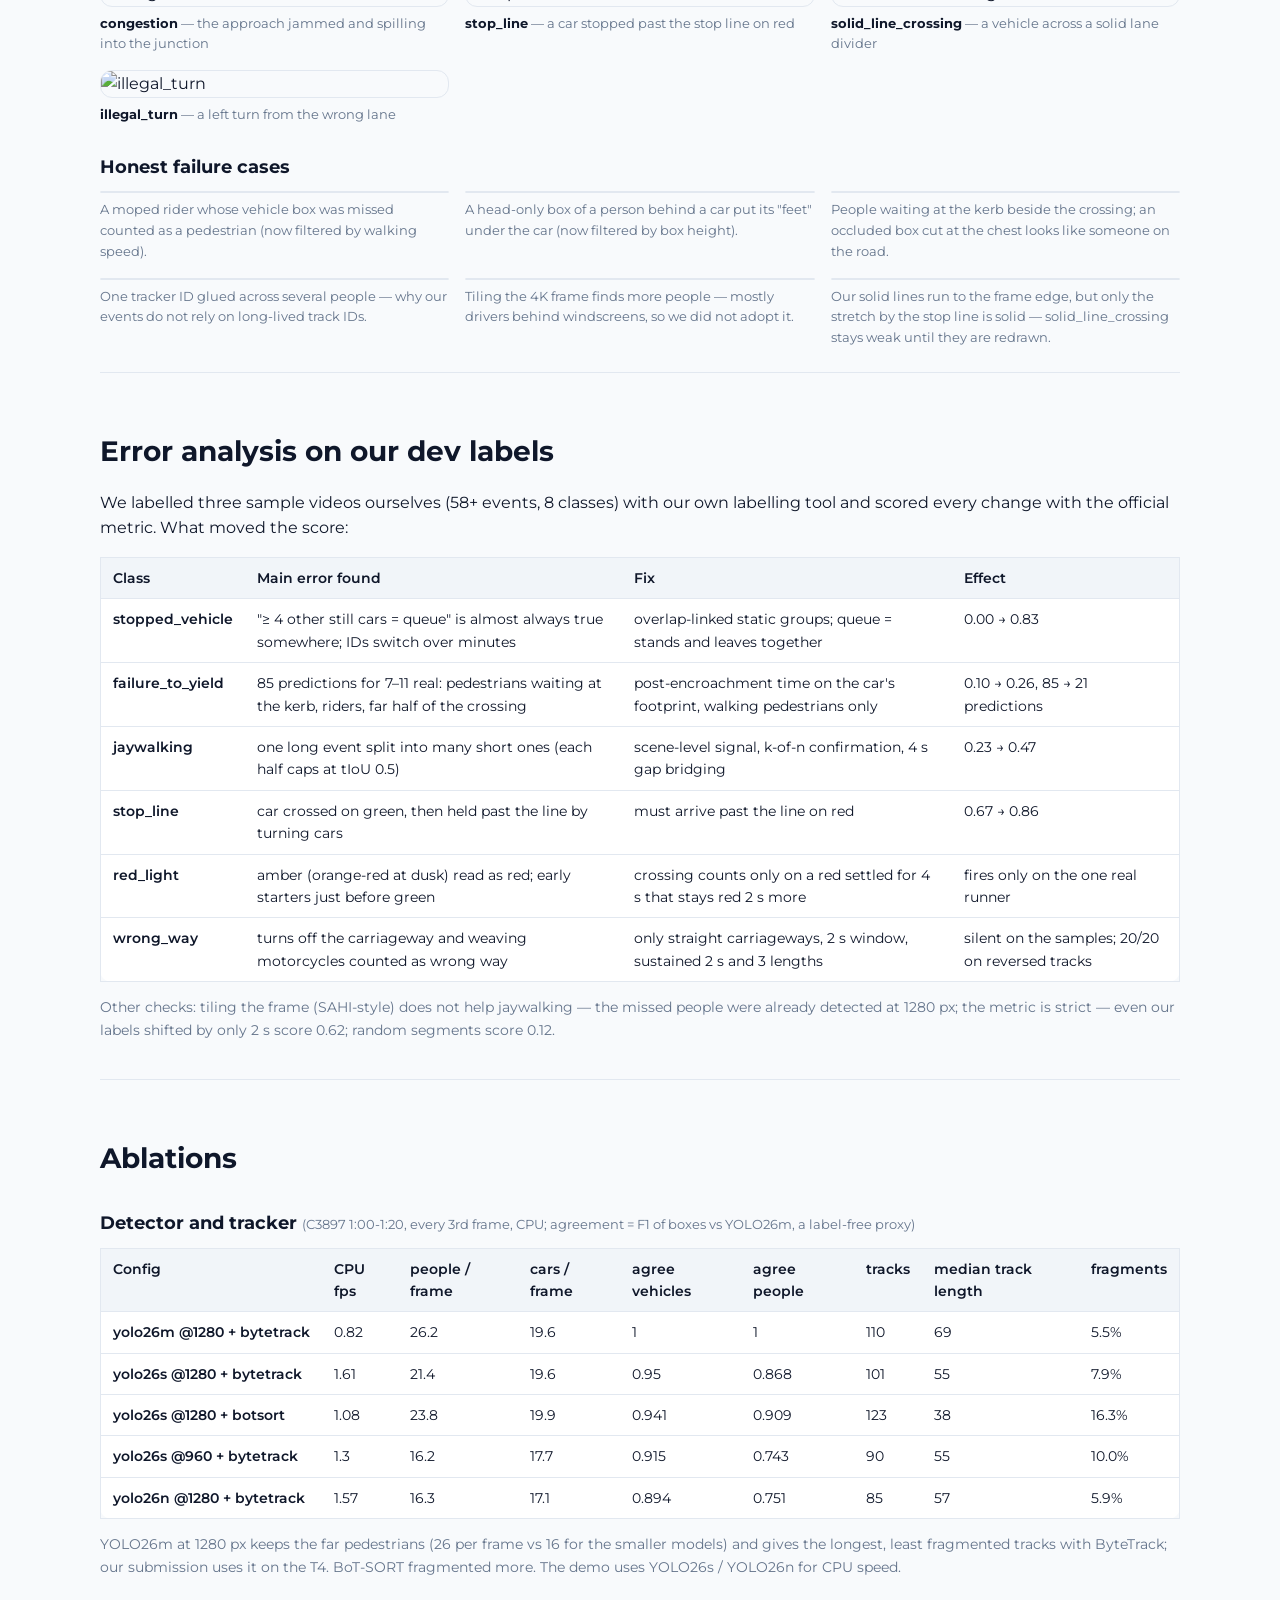
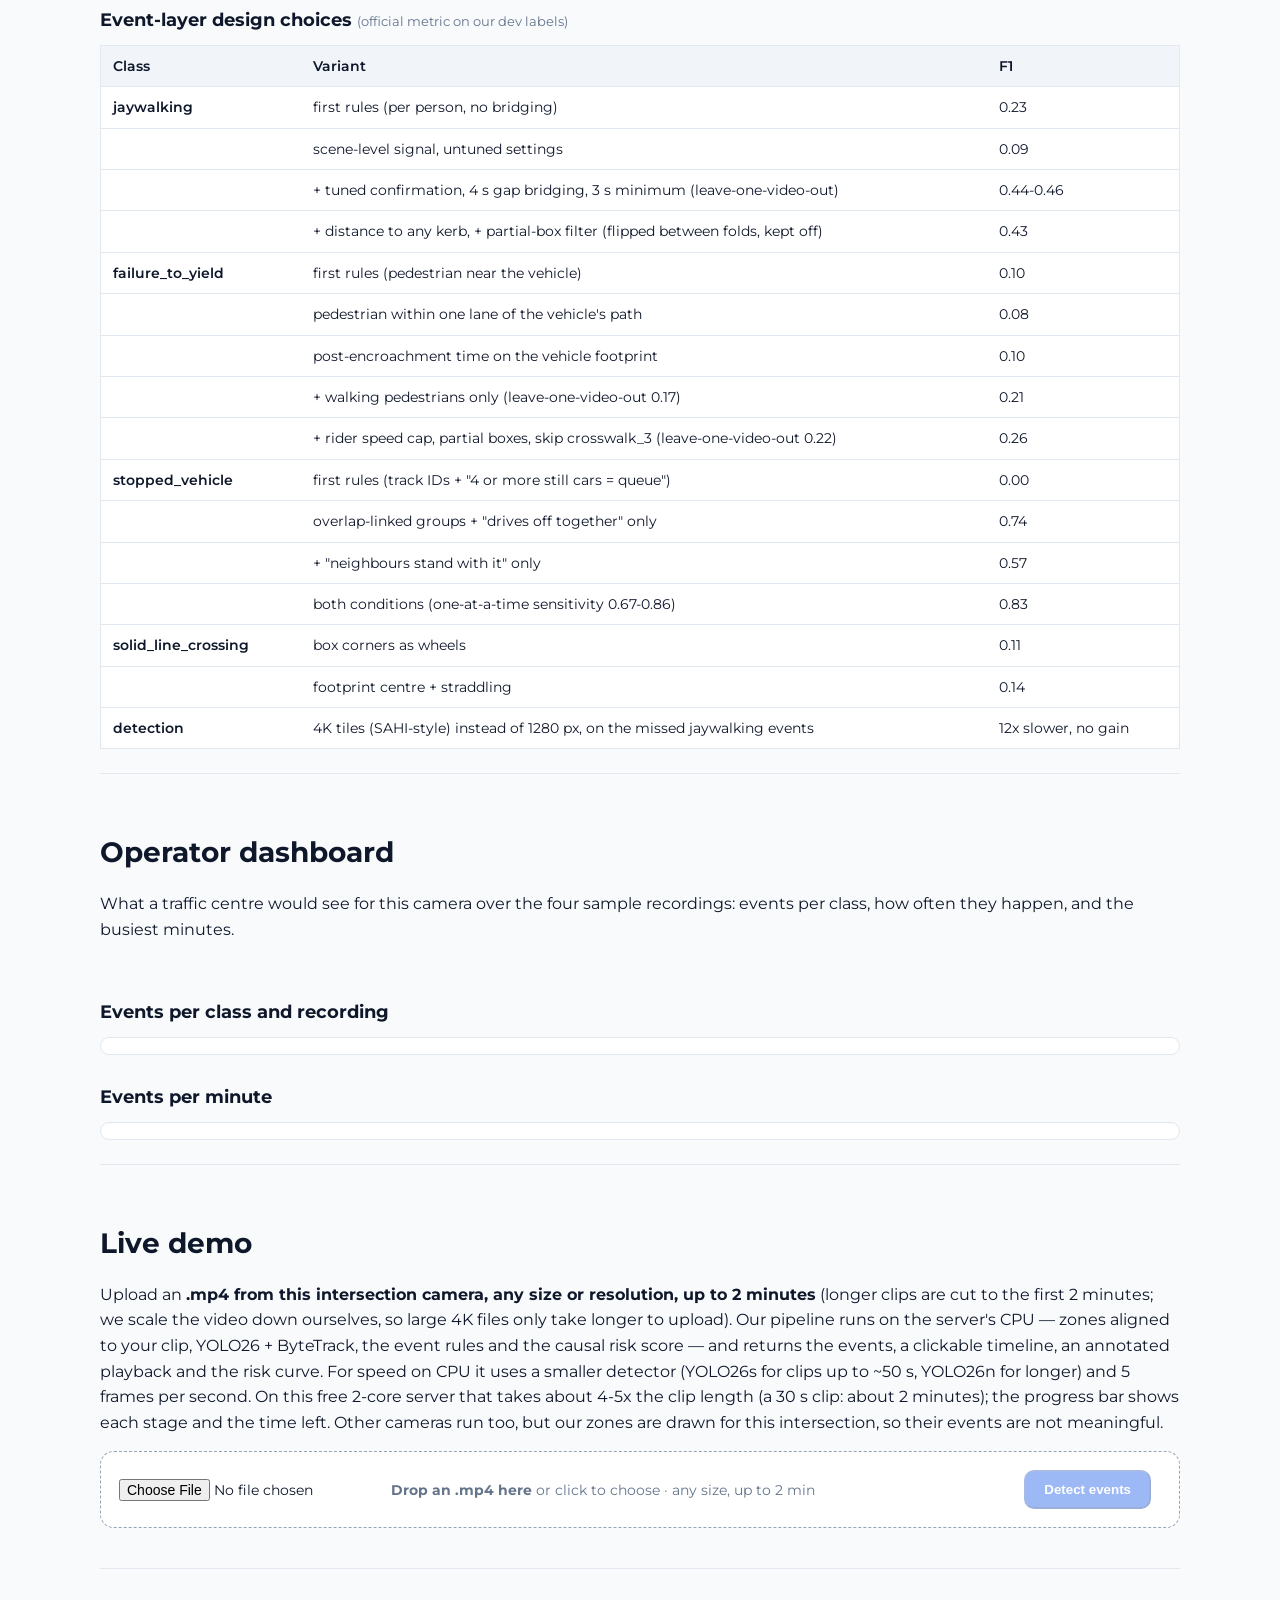
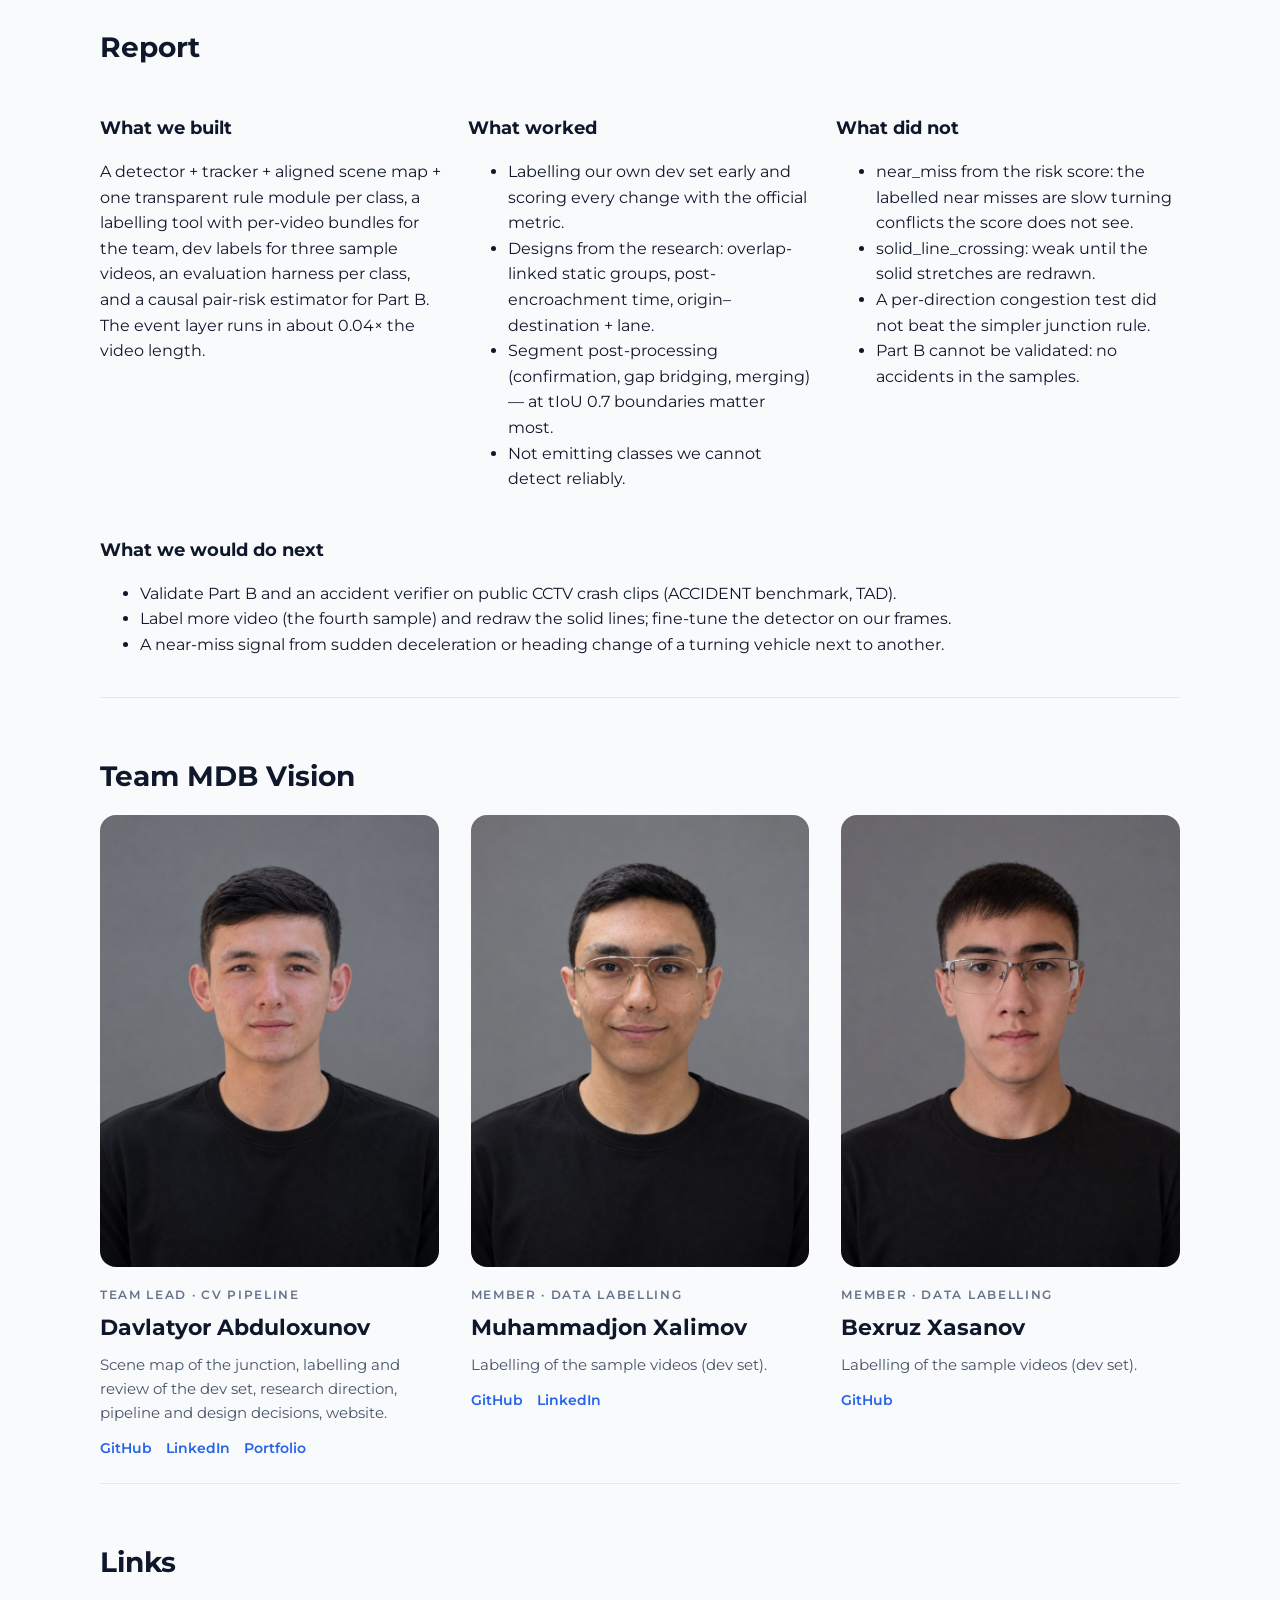
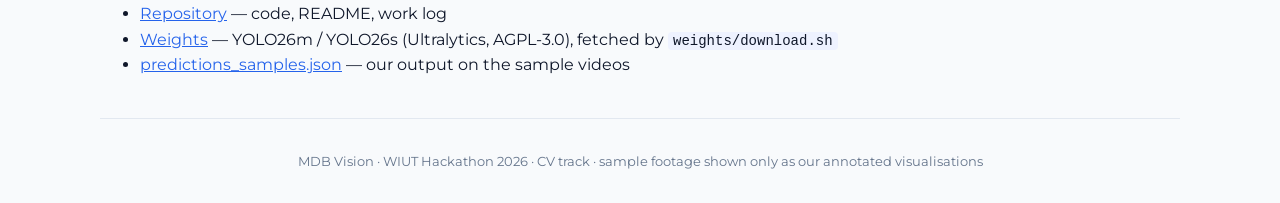
==== commit d0dfaa6e: "Final dev numbers: Score A 0.497, jaywalking 0.52 Co-Authored-By: Claude Opus 5.5 <noreply@anthropic" ====
--- a/demo/site/index.html
+++ b/demo/site/index.html
@@ -26,7 +26,7 @@
     video, and turn trajectories into events: jaywalking, vehicles failing to yield, stopped vehicles, stop-line and
     lane violations, illegal turns, congestion. A causal risk score estimates how likely a crash is in the next 5 s.</p>
   <div class="stats">
-    <div><b>0.49</b><span>Score A on our labels of the samples (first rules: 0.14)</span></div>
+    <div><b>0.50</b><span>Score A on our labels of the samples (first rules: 0.14)</span></div>
     <div><b>9</b><span>event classes emitted</span></div>
     <div><b>4</b><span>sample videos annotated · 19 min</span></div>
     <div><b>~0.04×</b><span>event layer run time vs video length</span></div>
@@ -72,7 +72,7 @@
       <tr><td>illegal_turn</td><td>Origin → destination + lane of origin: a left turn to the bottom-left road from any lane but the leftmost (all normal left turns came from lane 0).</td><td>0.00 → 1.00</td></tr>
       <tr><td>stop_line</td><td>The vehicle arrives past the stop line while its signal is red and stops there; the event ends when the light turns green.</td><td>0.67 → 0.86</td></tr>
       <tr><td>stopped_vehicle</td><td>Near-still vehicle boxes linked by overlap over time (not by tracker IDs, which switch); a signal queue stands and drives off together, a parked car does not.</td><td>0.00 → 0.83</td></tr>
-      <tr><td>jaywalking</td><td>"Someone is on the carriageway outside a crossing" for the whole scene, margin scaled by the person's height, riders excluded, confirmed over 1 s, gaps up to 4 s bridged.</td><td>0.32 → 0.47</td></tr>
+      <tr><td>jaywalking</td><td>"Someone is on the carriageway outside a crossing" for the whole scene, margin scaled by the person's height, riders excluded, confirmed over 1 s, gaps up to 4 s bridged.</td><td>0.32 → 0.52</td></tr>
       <tr><td>congestion</td><td>≥ 4 still vehicles in the junction for ≥ 5 s, bridged over 10 s gaps.</td><td>0.29 → 0.36</td></tr>
       <tr><td>failure_to_yield</td><td>Post-encroachment time: a moving vehicle's footprint covers a spot on the crossing that a walking pedestrian occupied within 2 s.</td><td>0.10 → 0.26</td></tr>
       <tr><td>red_light</td><td>The vehicle's front crosses the stop line while its signal has been red for at least 4 s (past any amber, which glows orange-red at dusk) and stays red for 2 s more (not an early start); it drives on through the junction.</td><td>no labelled example · fires only on the one real runner in the 4 samples</td></tr>
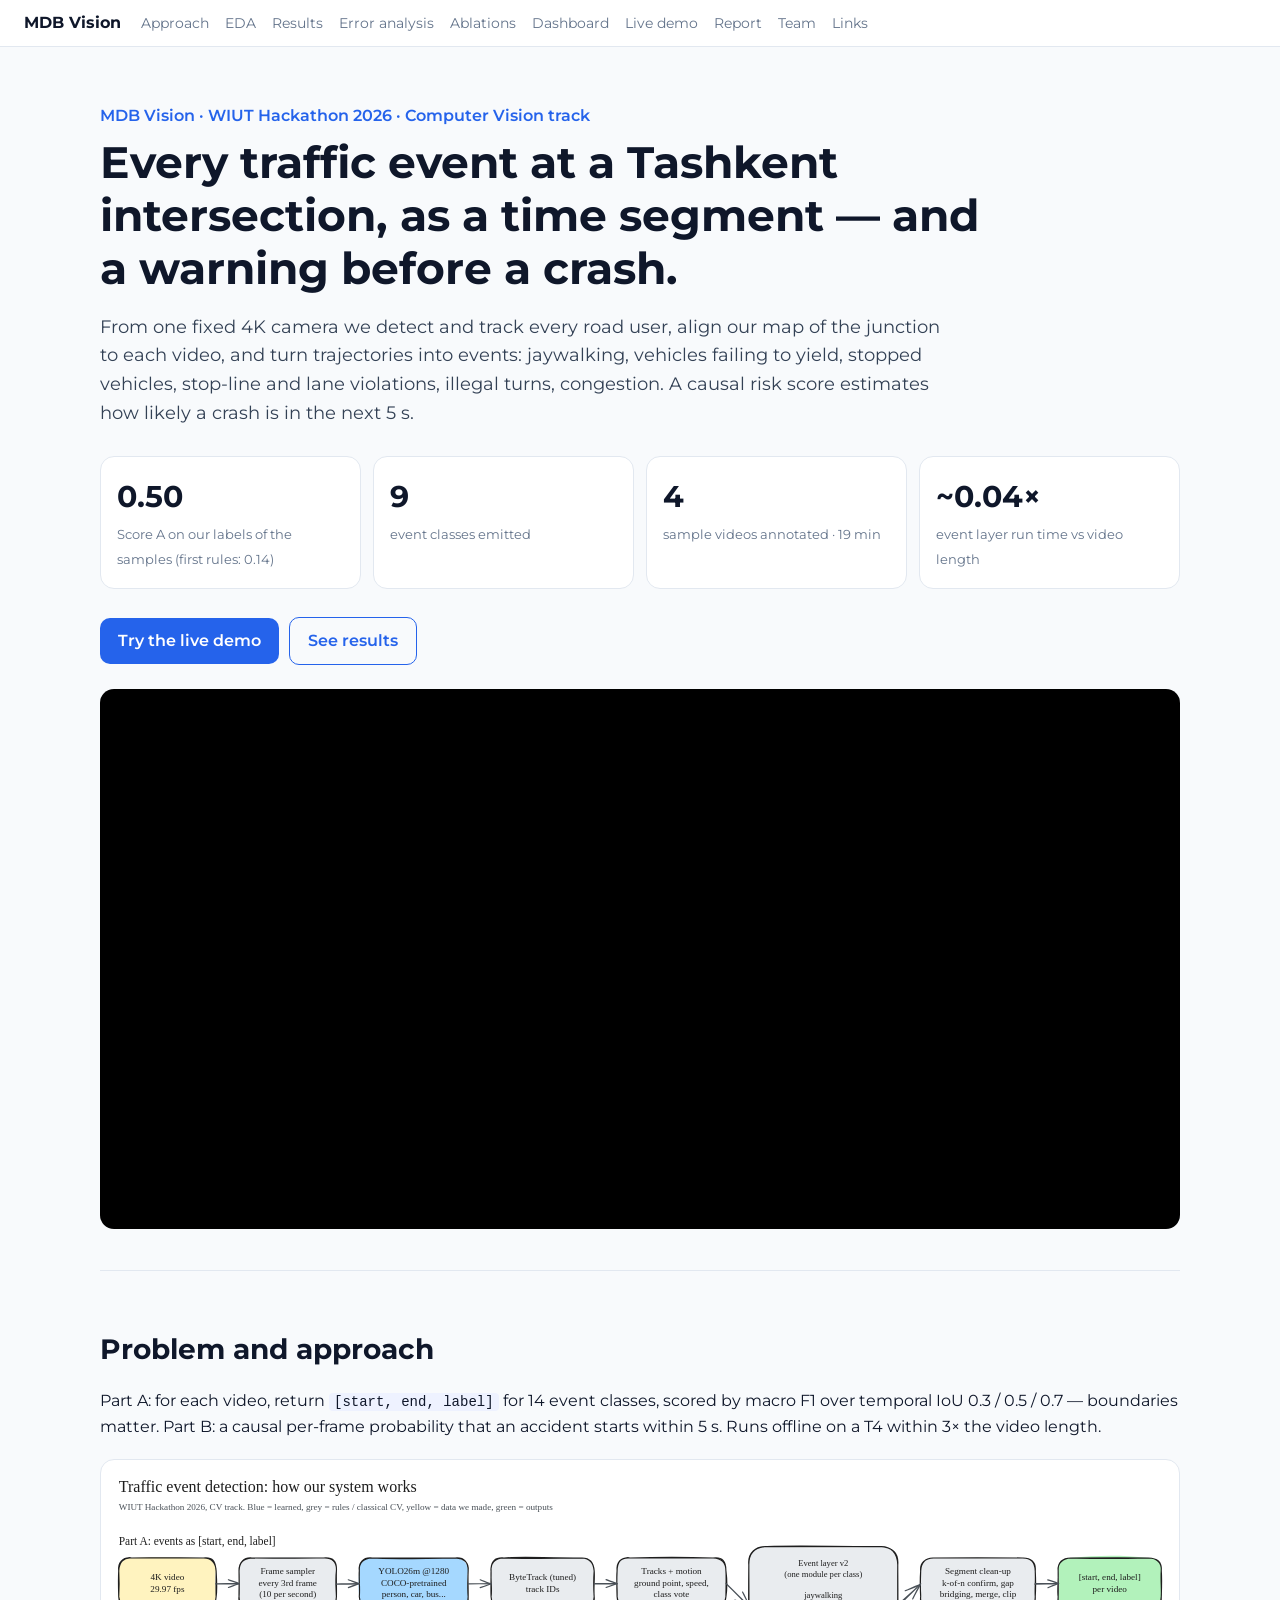
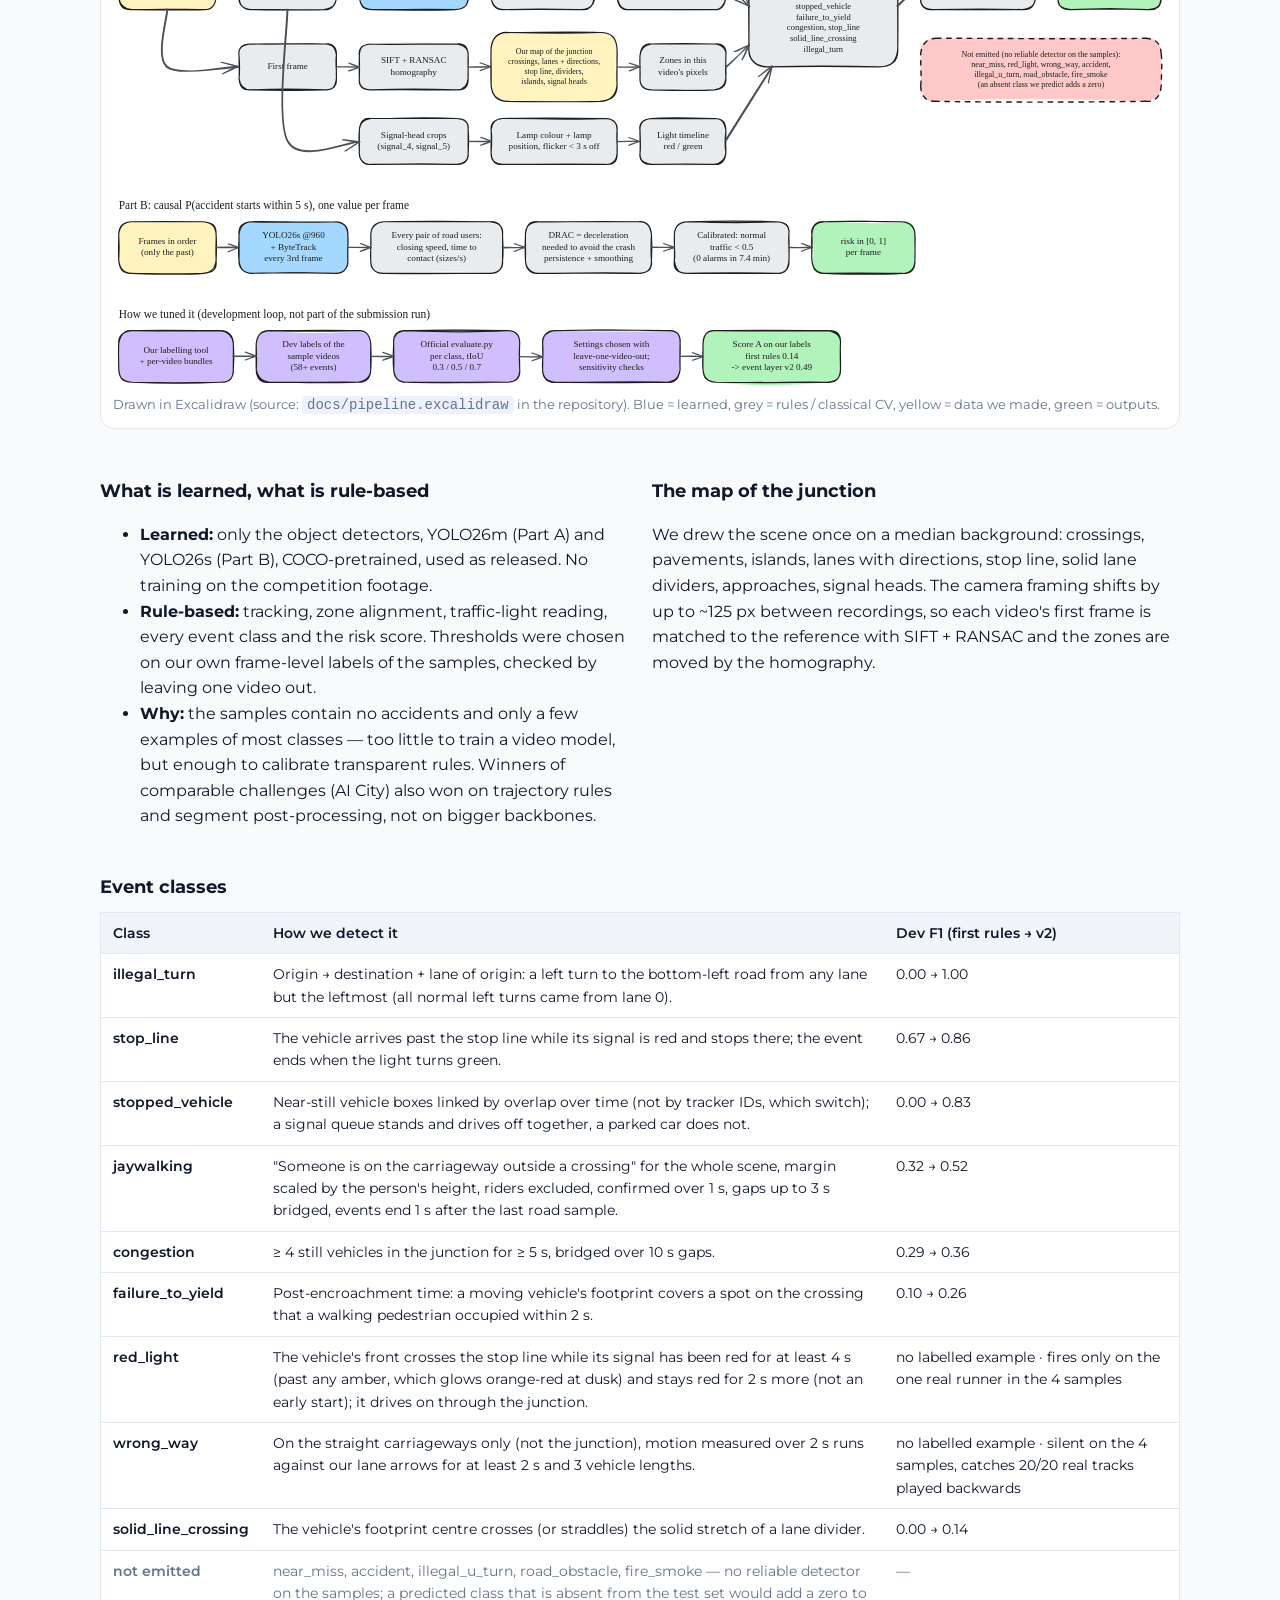
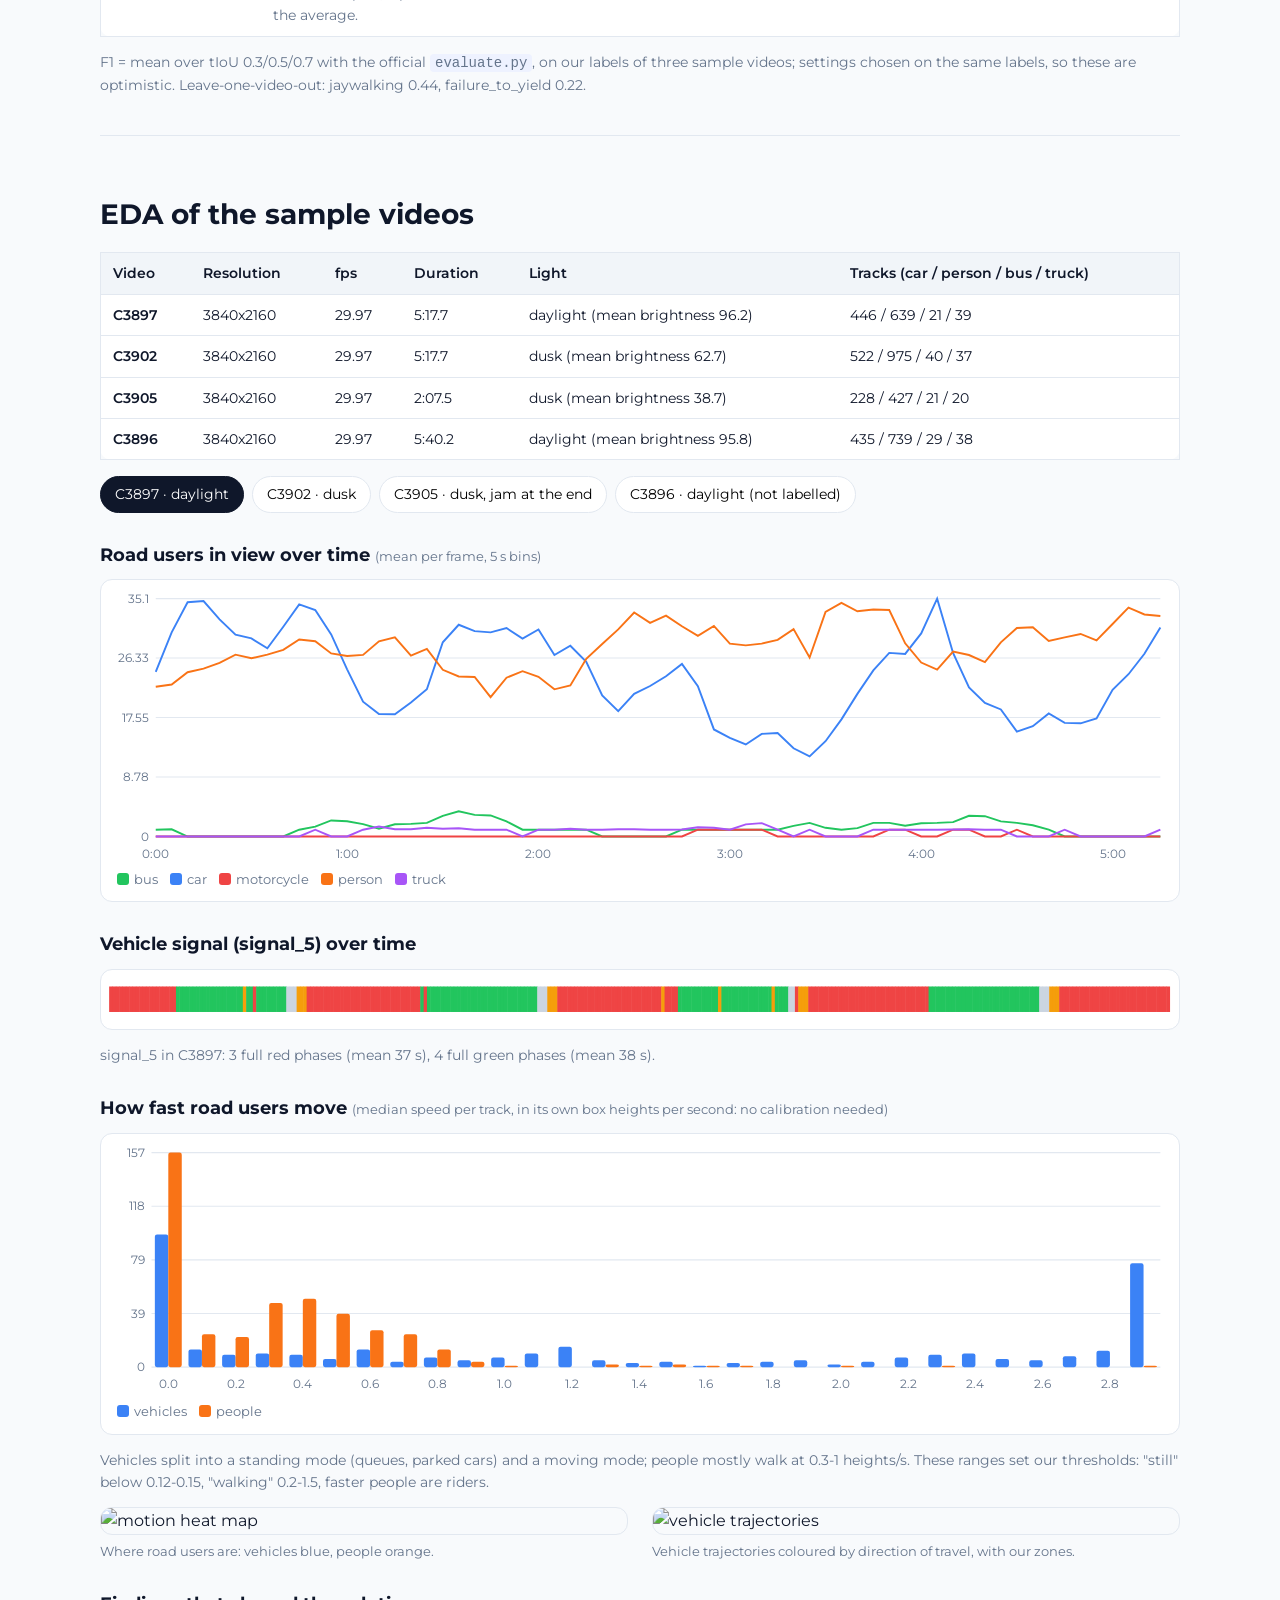
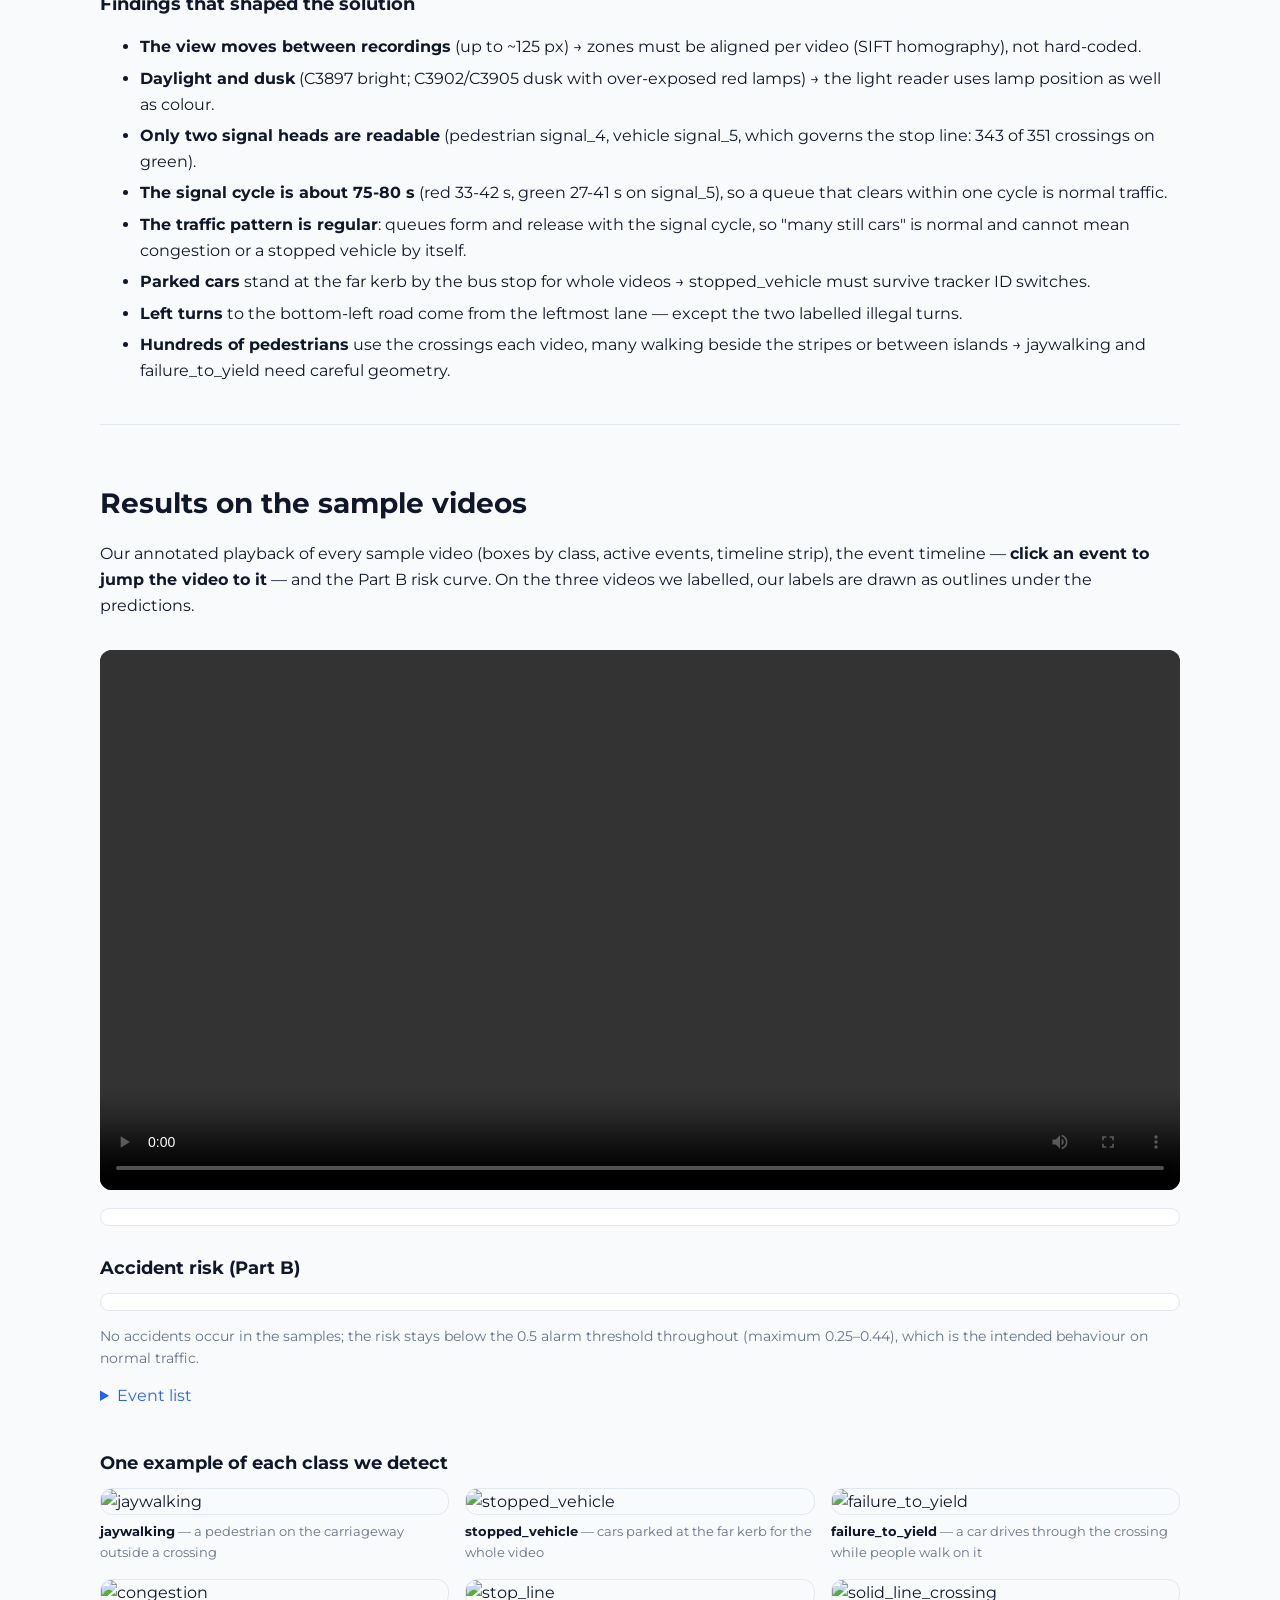
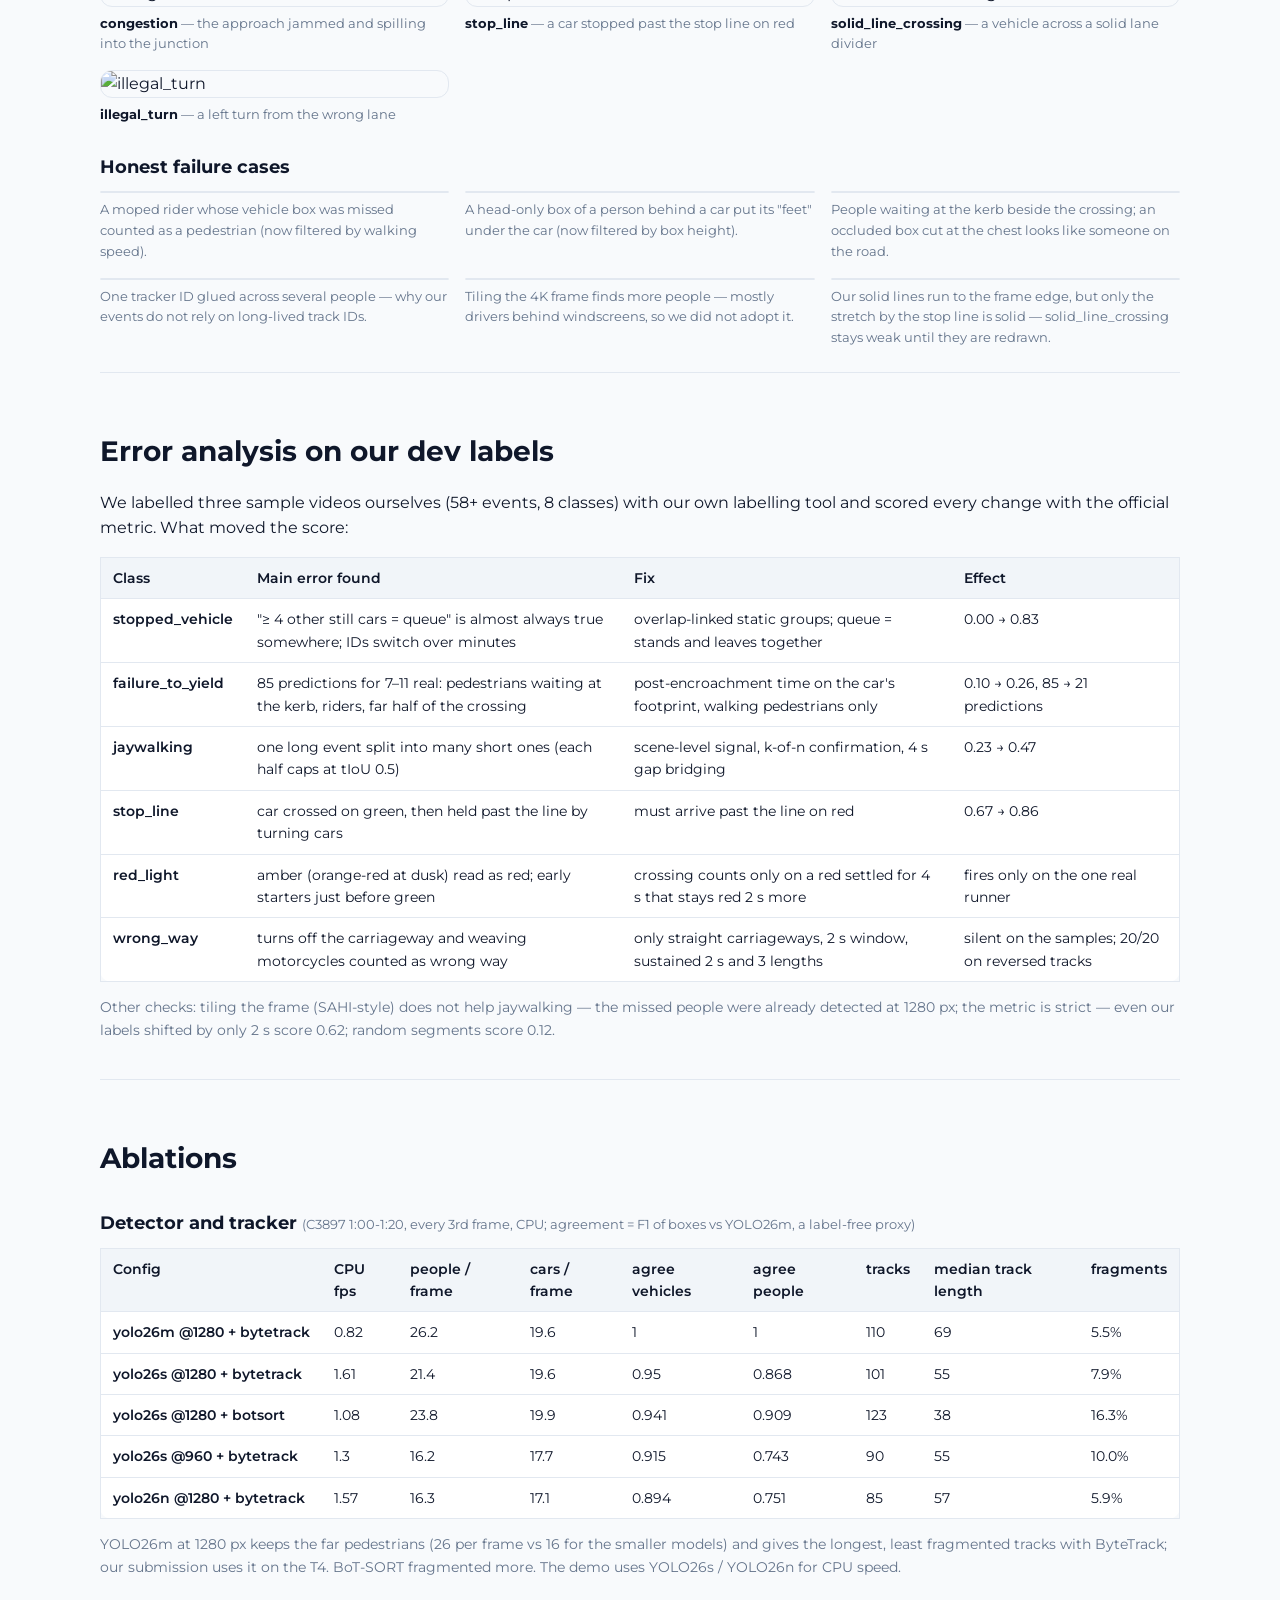
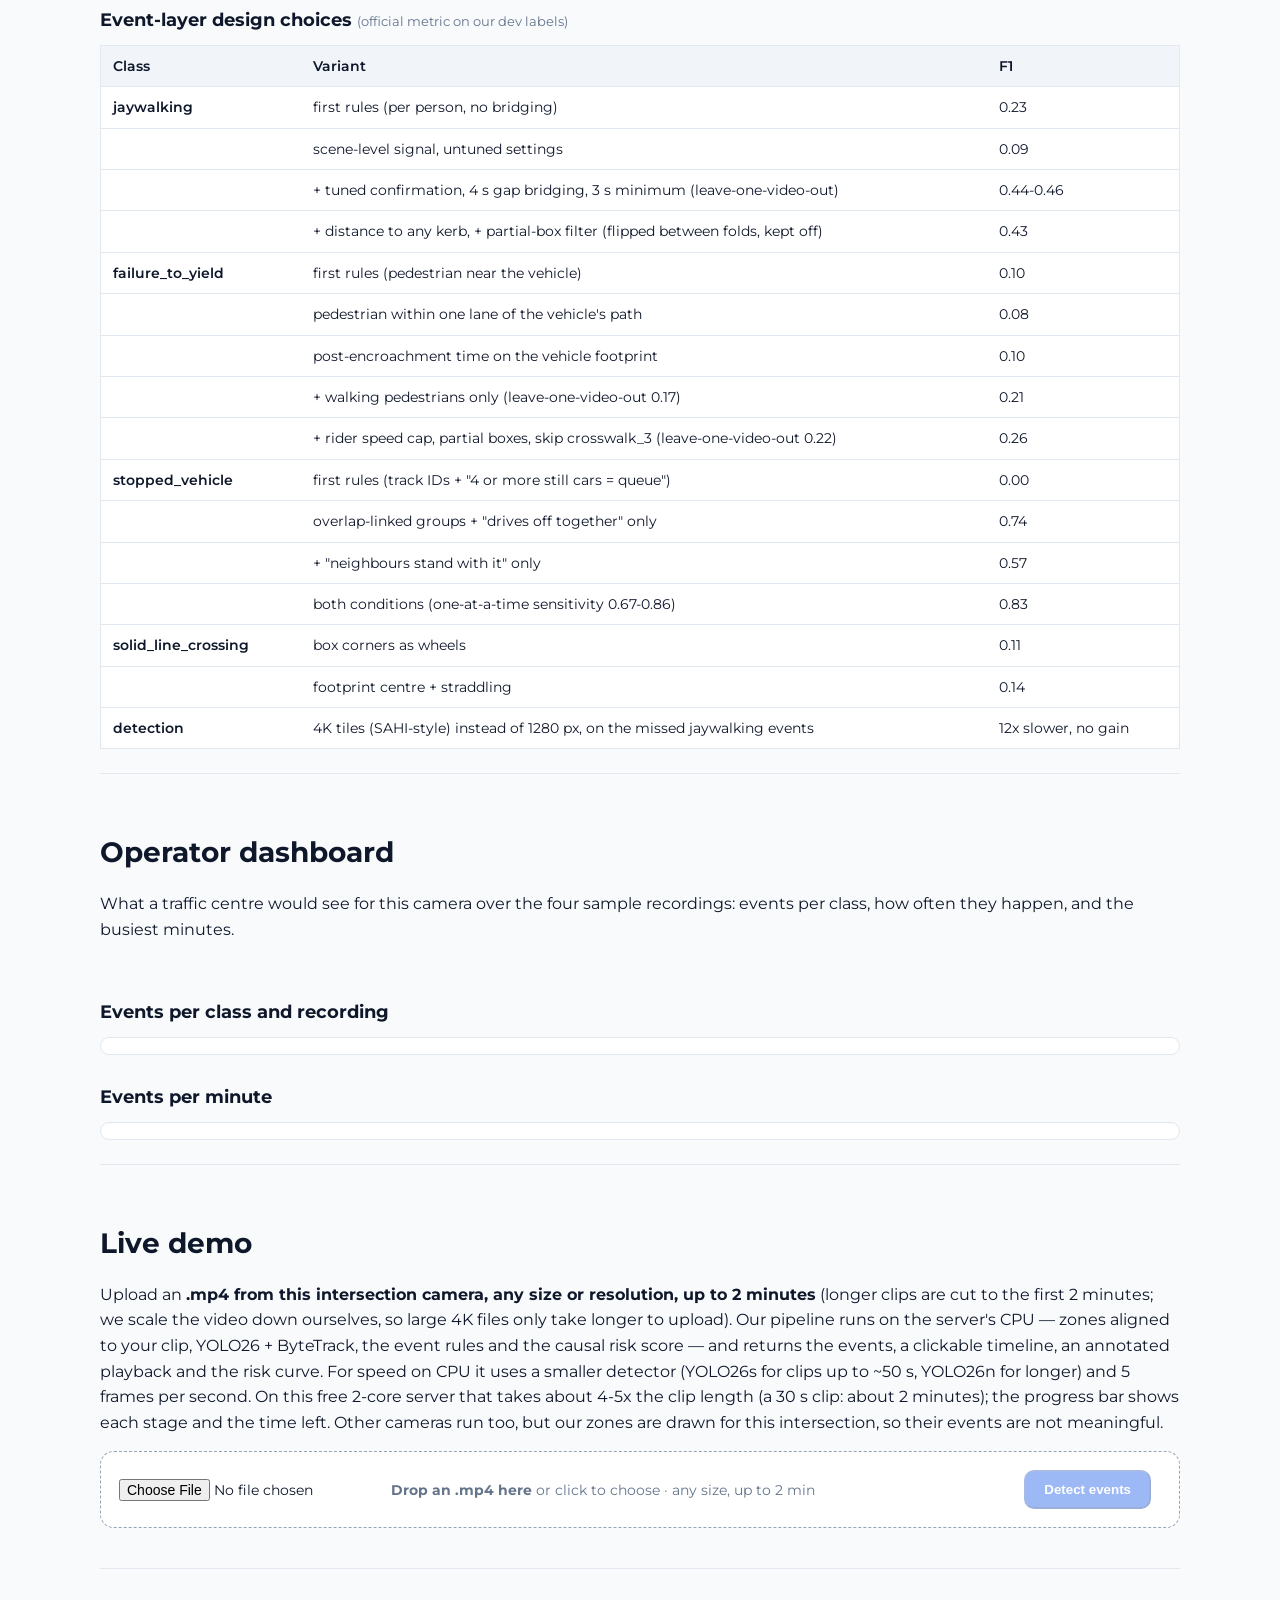
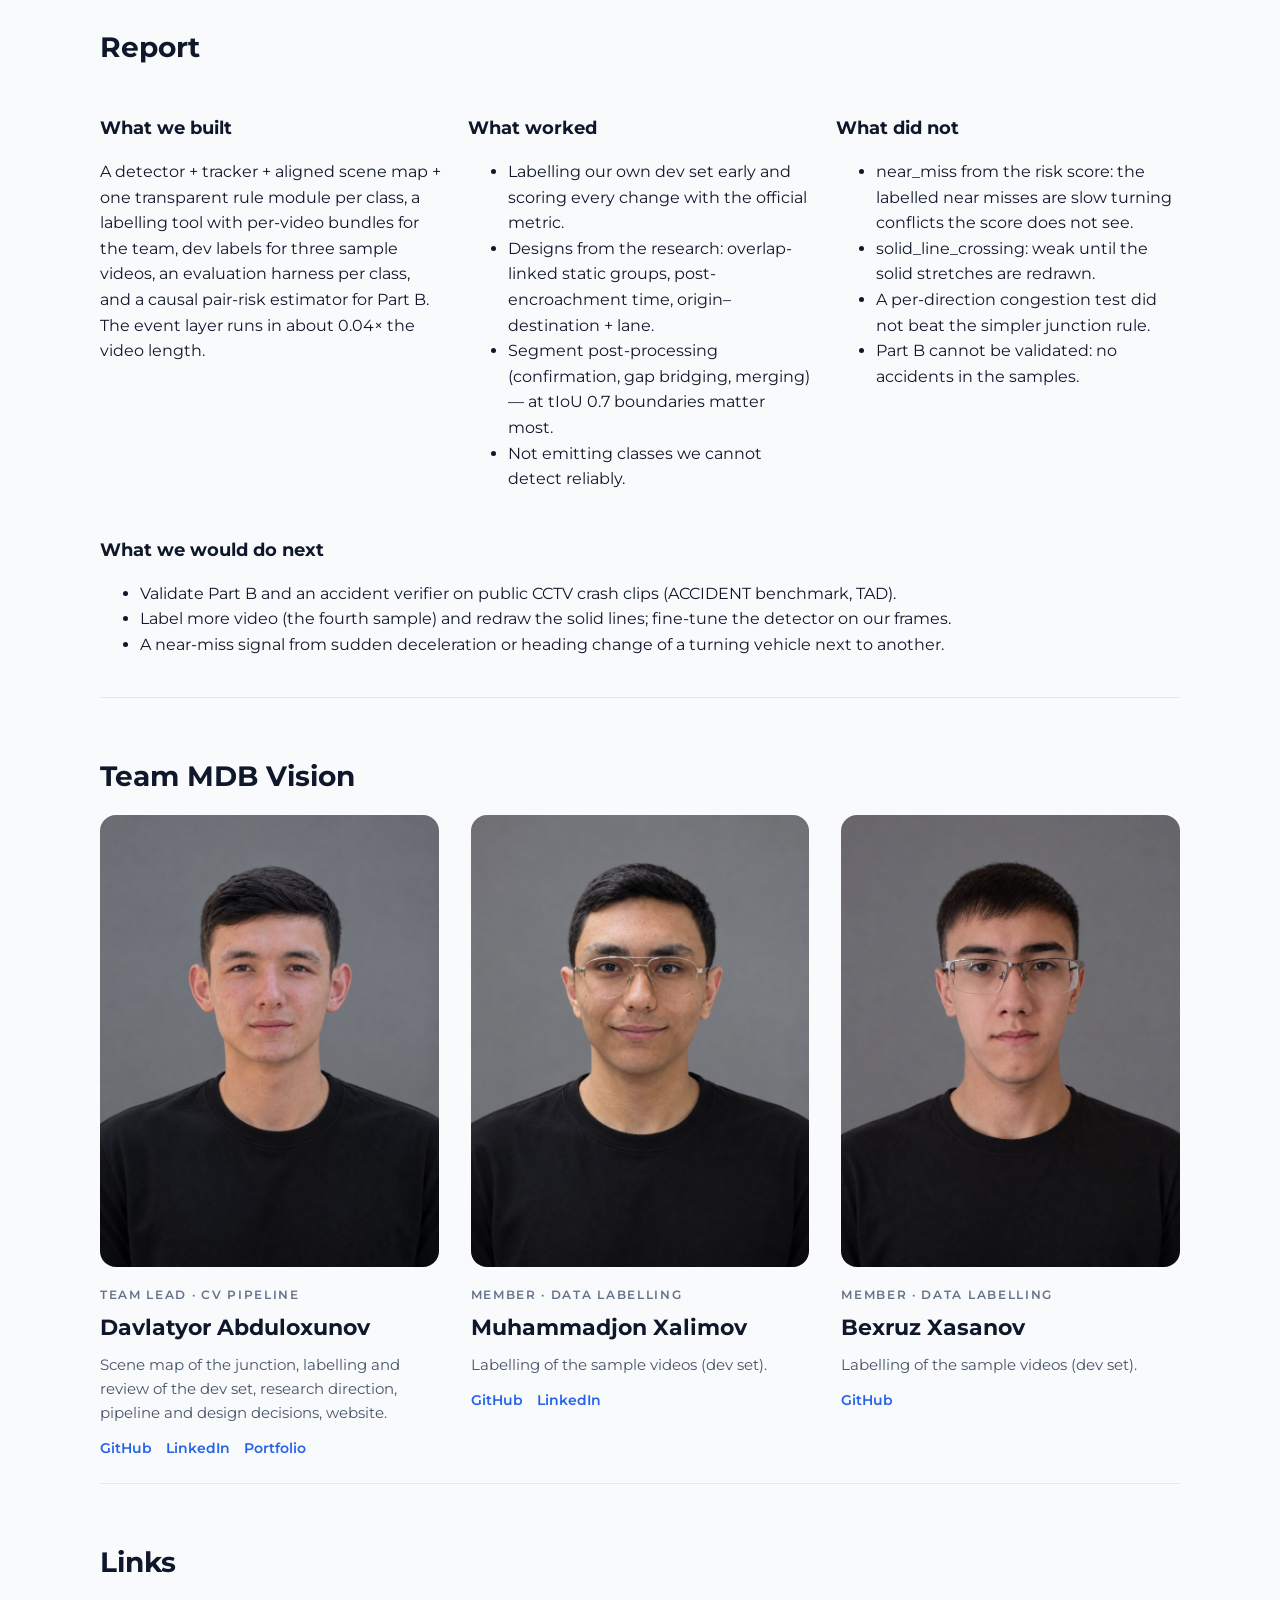
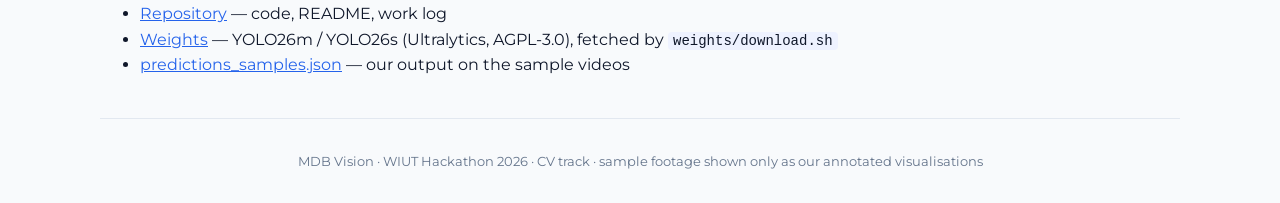
==== commit ce002675: "Site: jaywalking row matches the final settings Co-Authored-By: Claude Opus 5.5 <noreply@anthropic.c" ====
--- a/demo/site/index.html
+++ b/demo/site/index.html
@@ -72,7 +72,7 @@
       <tr><td>illegal_turn</td><td>Origin → destination + lane of origin: a left turn to the bottom-left road from any lane but the leftmost (all normal left turns came from lane 0).</td><td>0.00 → 1.00</td></tr>
       <tr><td>stop_line</td><td>The vehicle arrives past the stop line while its signal is red and stops there; the event ends when the light turns green.</td><td>0.67 → 0.86</td></tr>
       <tr><td>stopped_vehicle</td><td>Near-still vehicle boxes linked by overlap over time (not by tracker IDs, which switch); a signal queue stands and drives off together, a parked car does not.</td><td>0.00 → 0.83</td></tr>
-      <tr><td>jaywalking</td><td>"Someone is on the carriageway outside a crossing" for the whole scene, margin scaled by the person's height, riders excluded, confirmed over 1 s, gaps up to 4 s bridged.</td><td>0.32 → 0.52</td></tr>
+      <tr><td>jaywalking</td><td>"Someone is on the carriageway outside a crossing" for the whole scene, margin scaled by the person's height, riders excluded, confirmed over 1 s, gaps up to 3 s bridged, events end 1 s after the last road sample.</td><td>0.32 → 0.52</td></tr>
       <tr><td>congestion</td><td>≥ 4 still vehicles in the junction for ≥ 5 s, bridged over 10 s gaps.</td><td>0.29 → 0.36</td></tr>
       <tr><td>failure_to_yield</td><td>Post-encroachment time: a moving vehicle's footprint covers a spot on the crossing that a walking pedestrian occupied within 2 s.</td><td>0.10 → 0.26</td></tr>
       <tr><td>red_light</td><td>The vehicle's front crosses the stop line while its signal has been red for at least 4 s (past any amber, which glows orange-red at dusk) and stays red for 2 s more (not an early start); it drives on through the junction.</td><td>no labelled example · fires only on the one real runner in the 4 samples</td></tr>
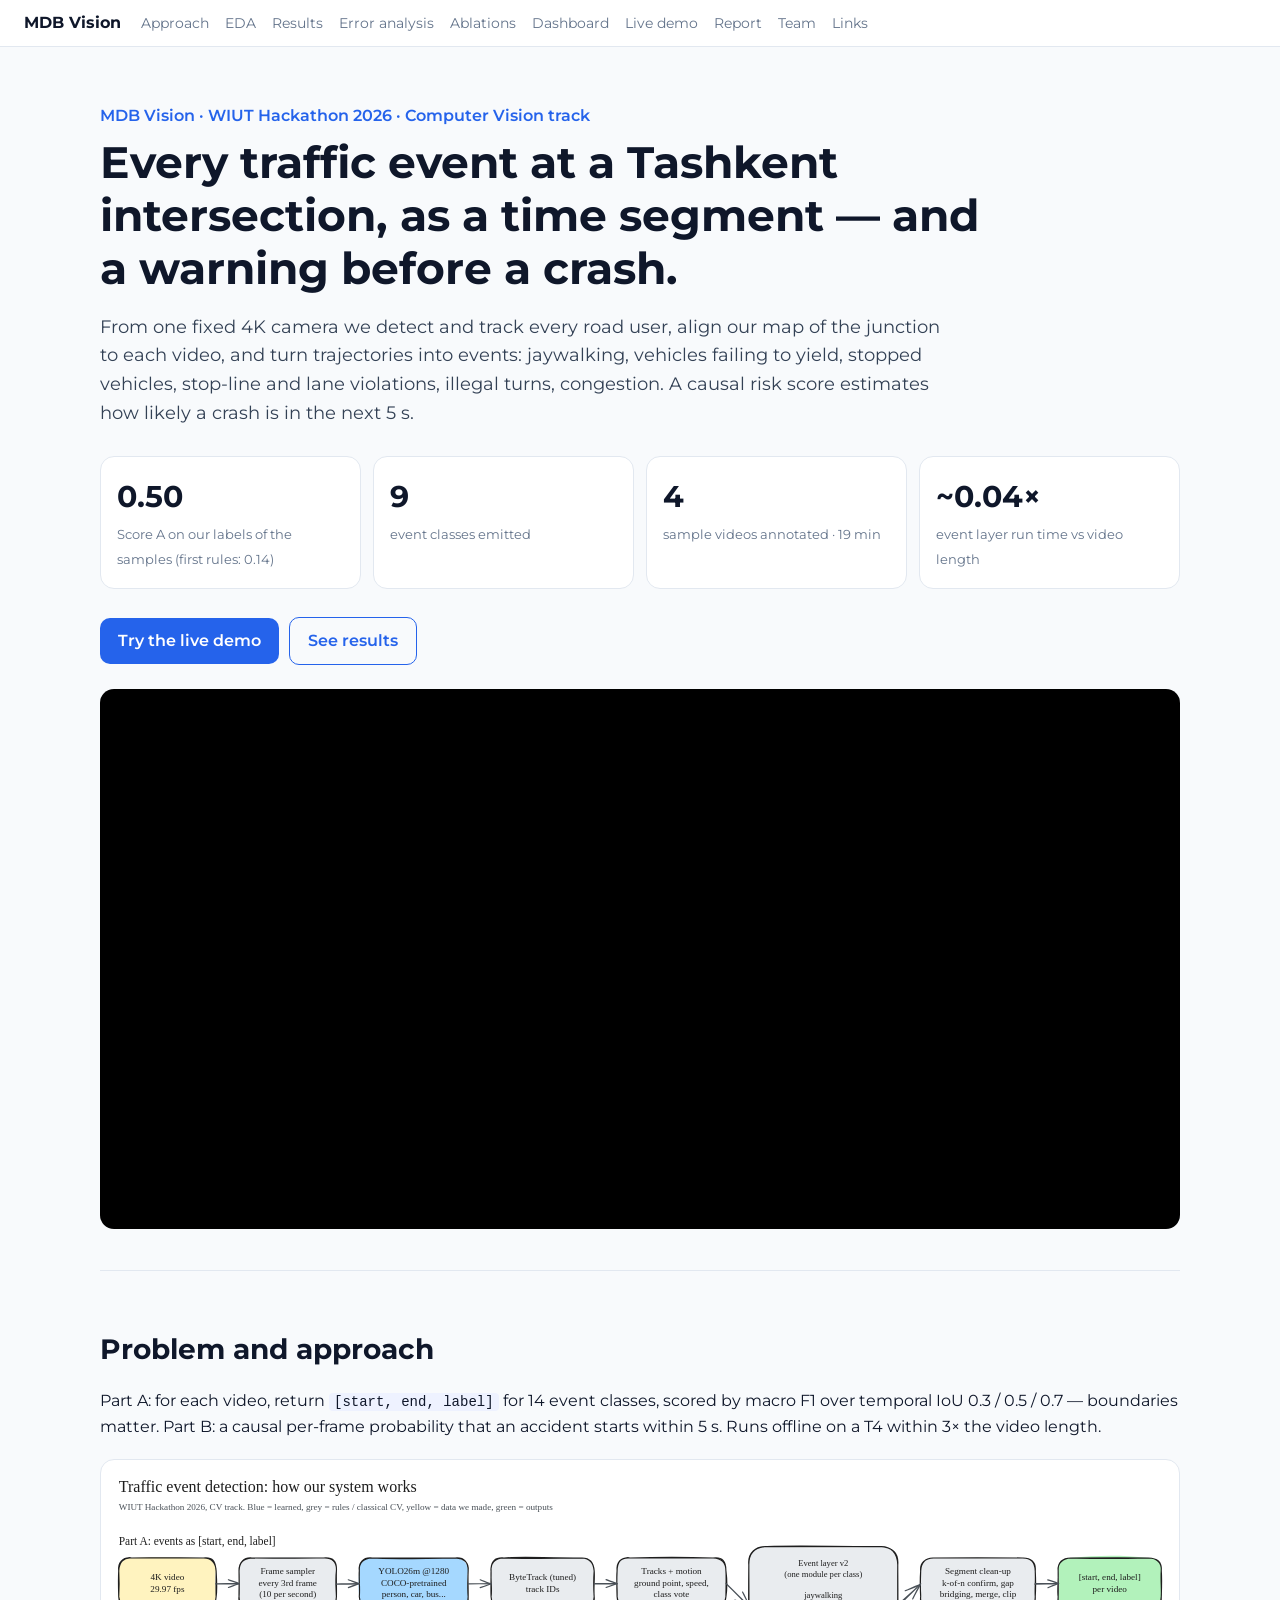
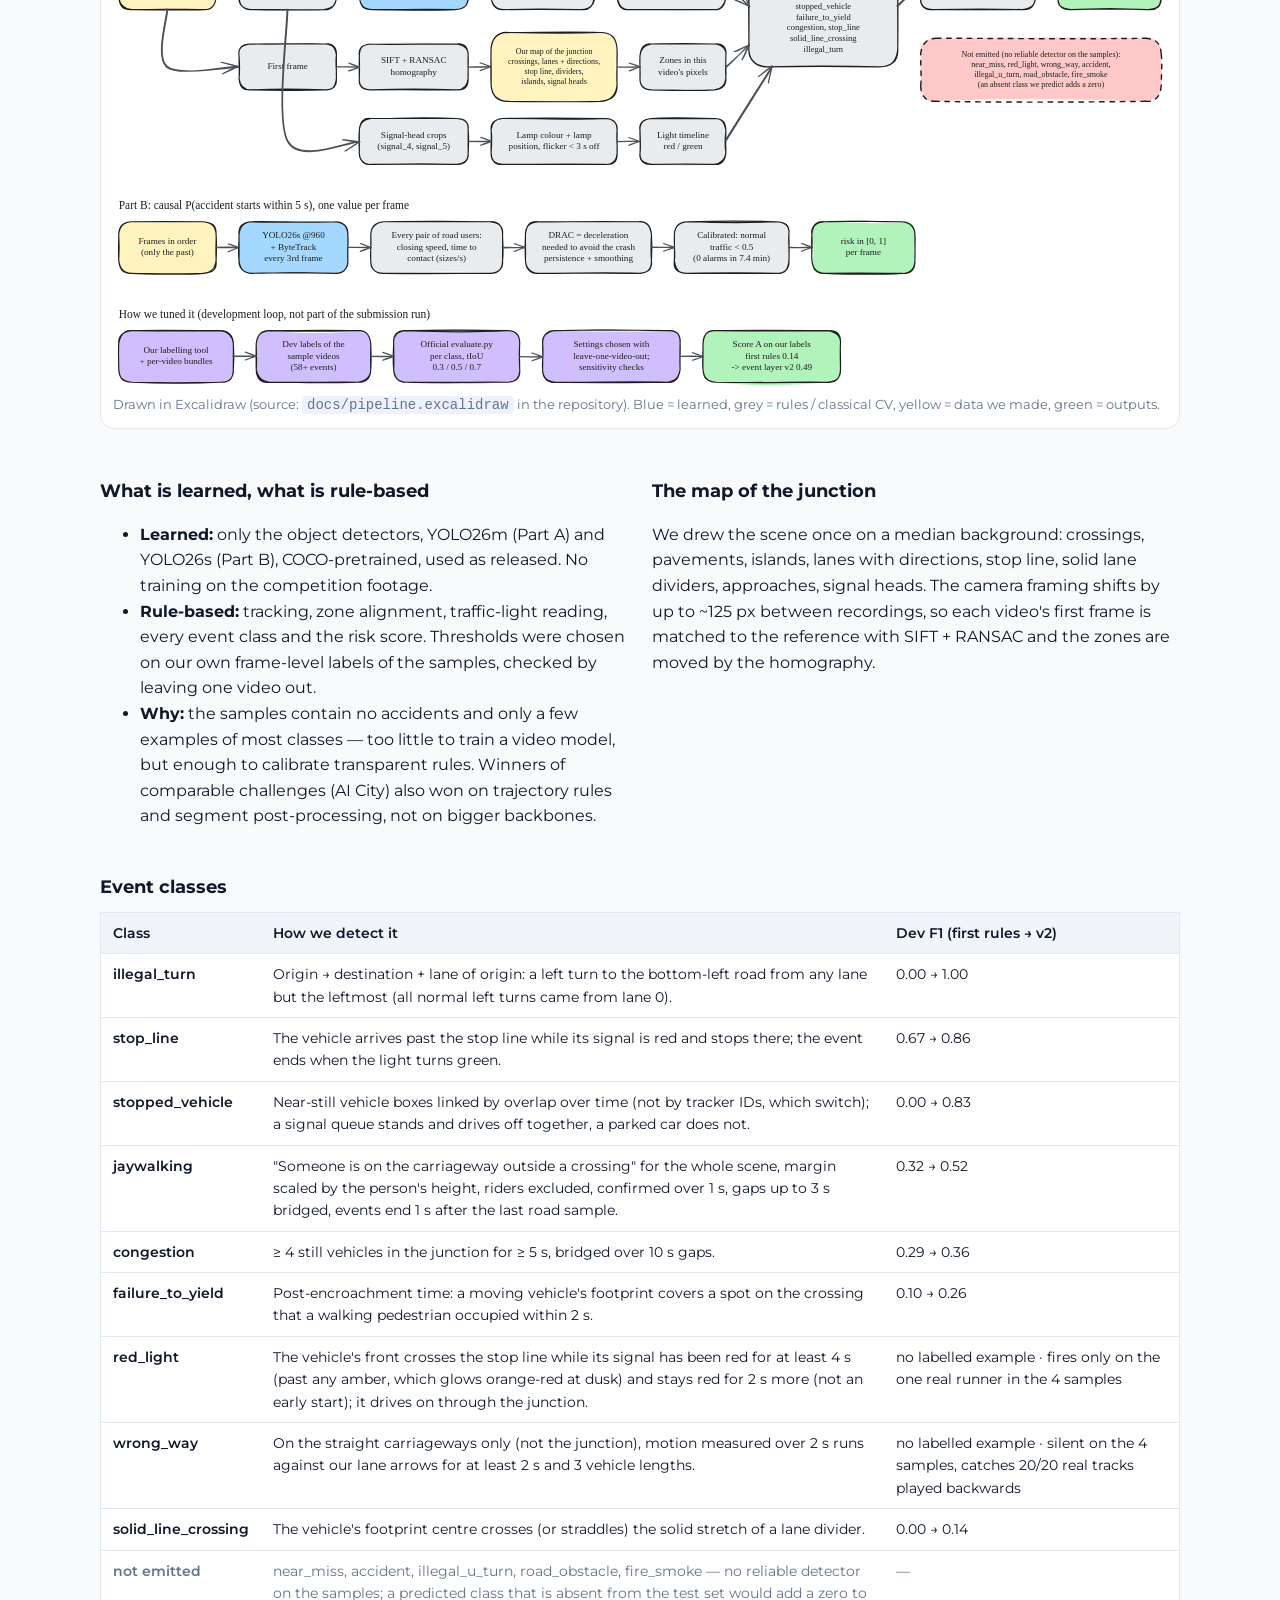
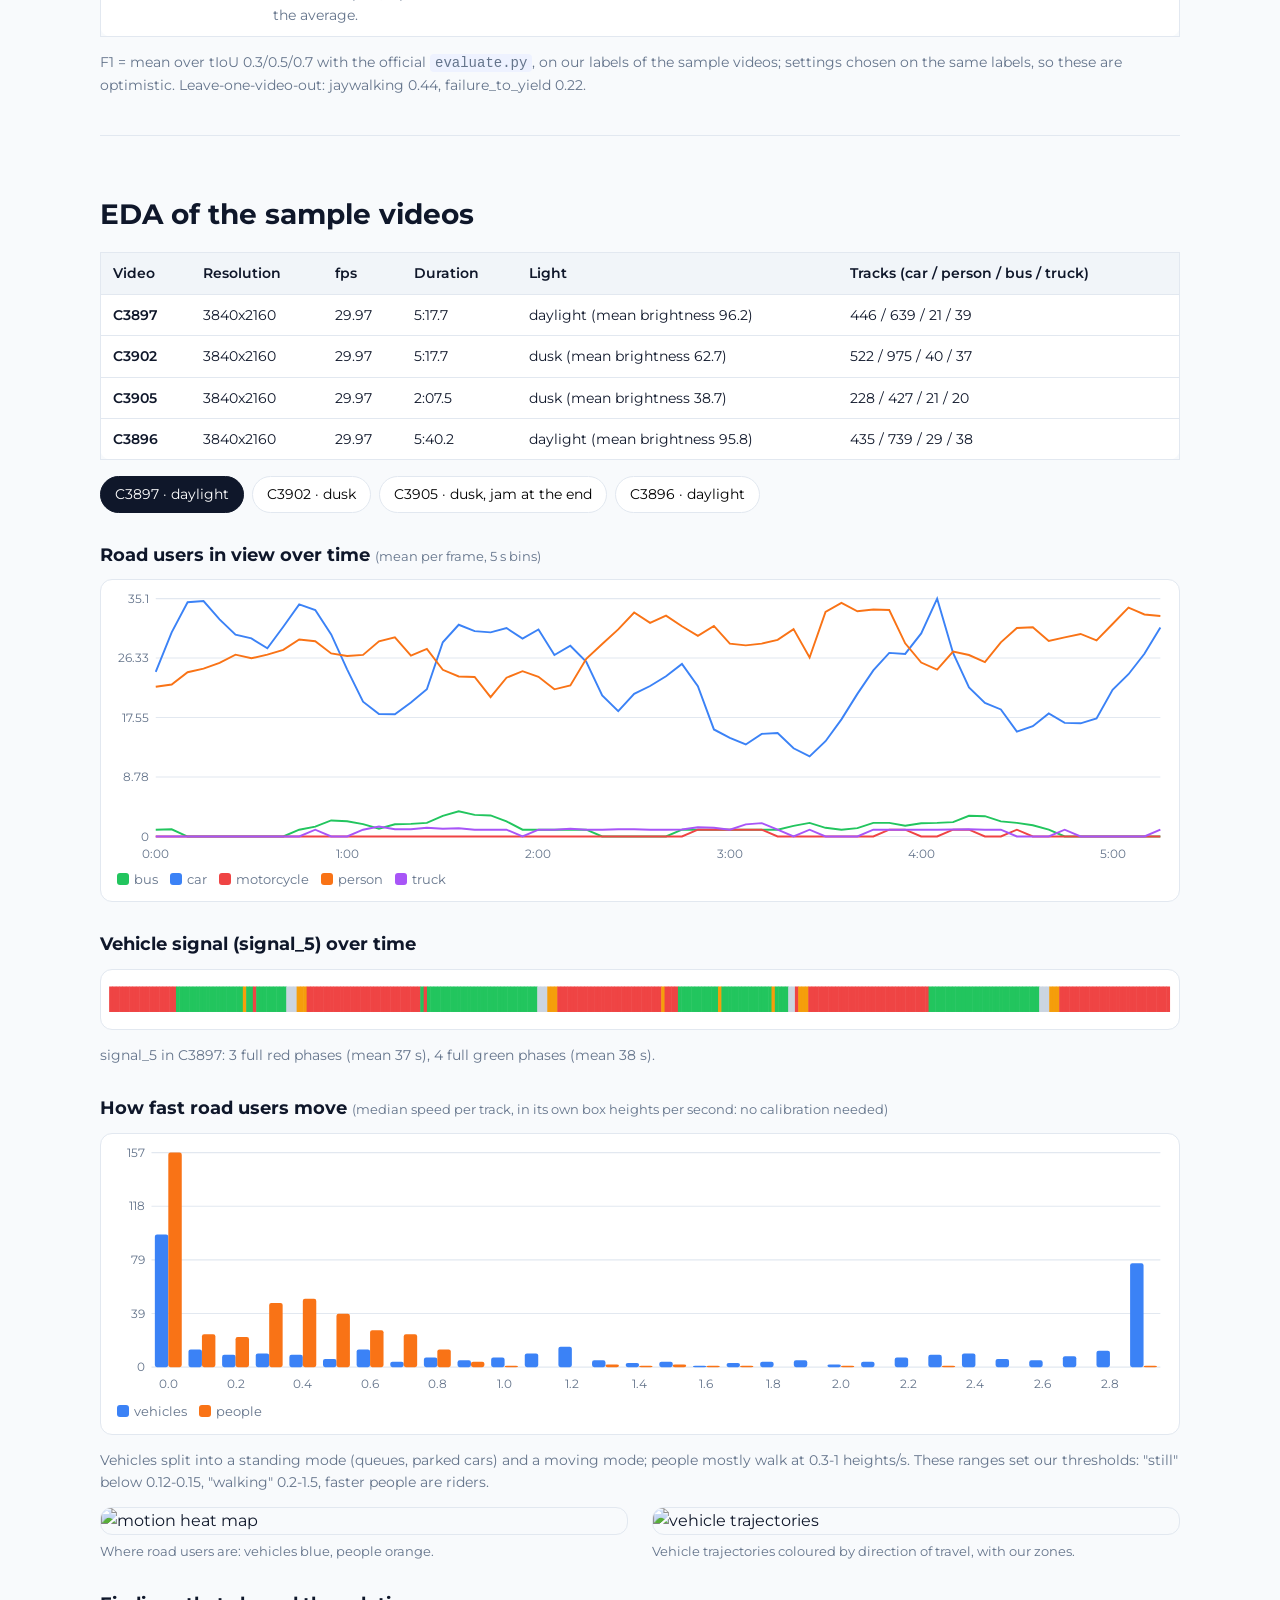
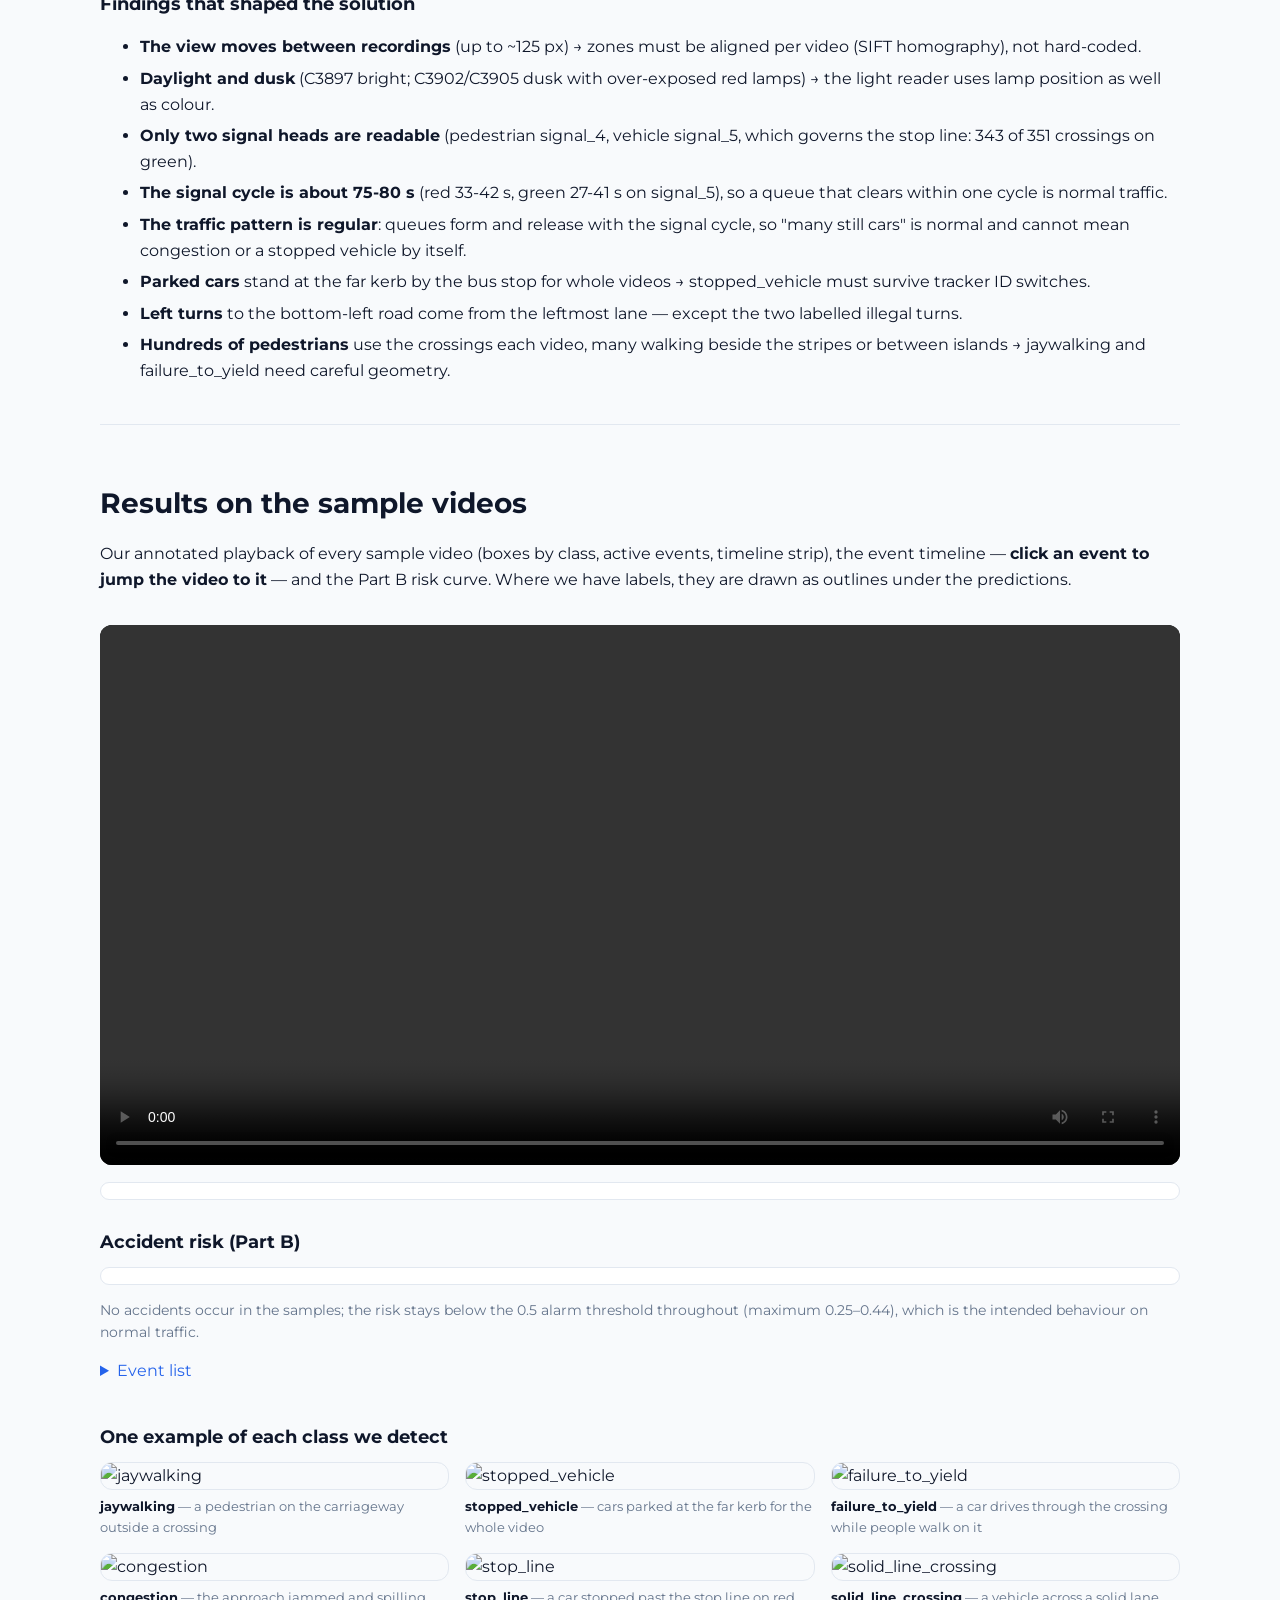
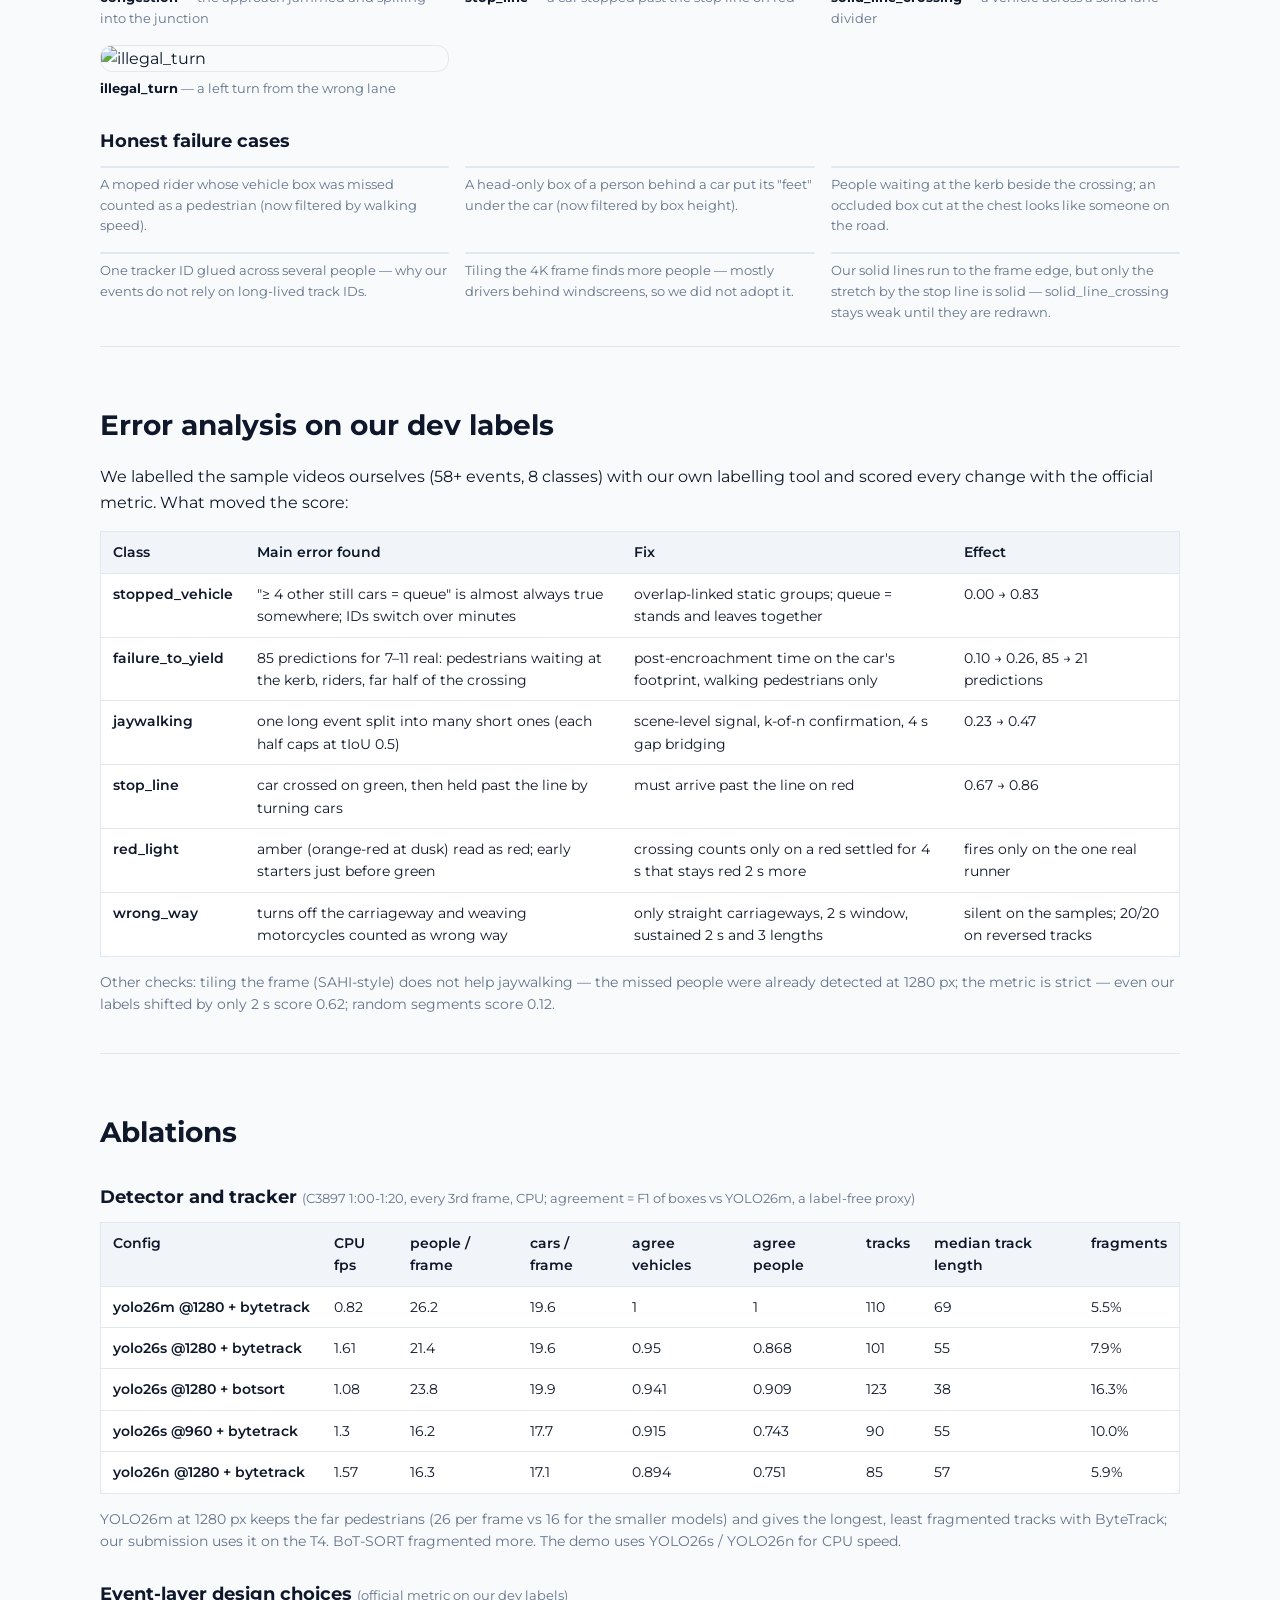
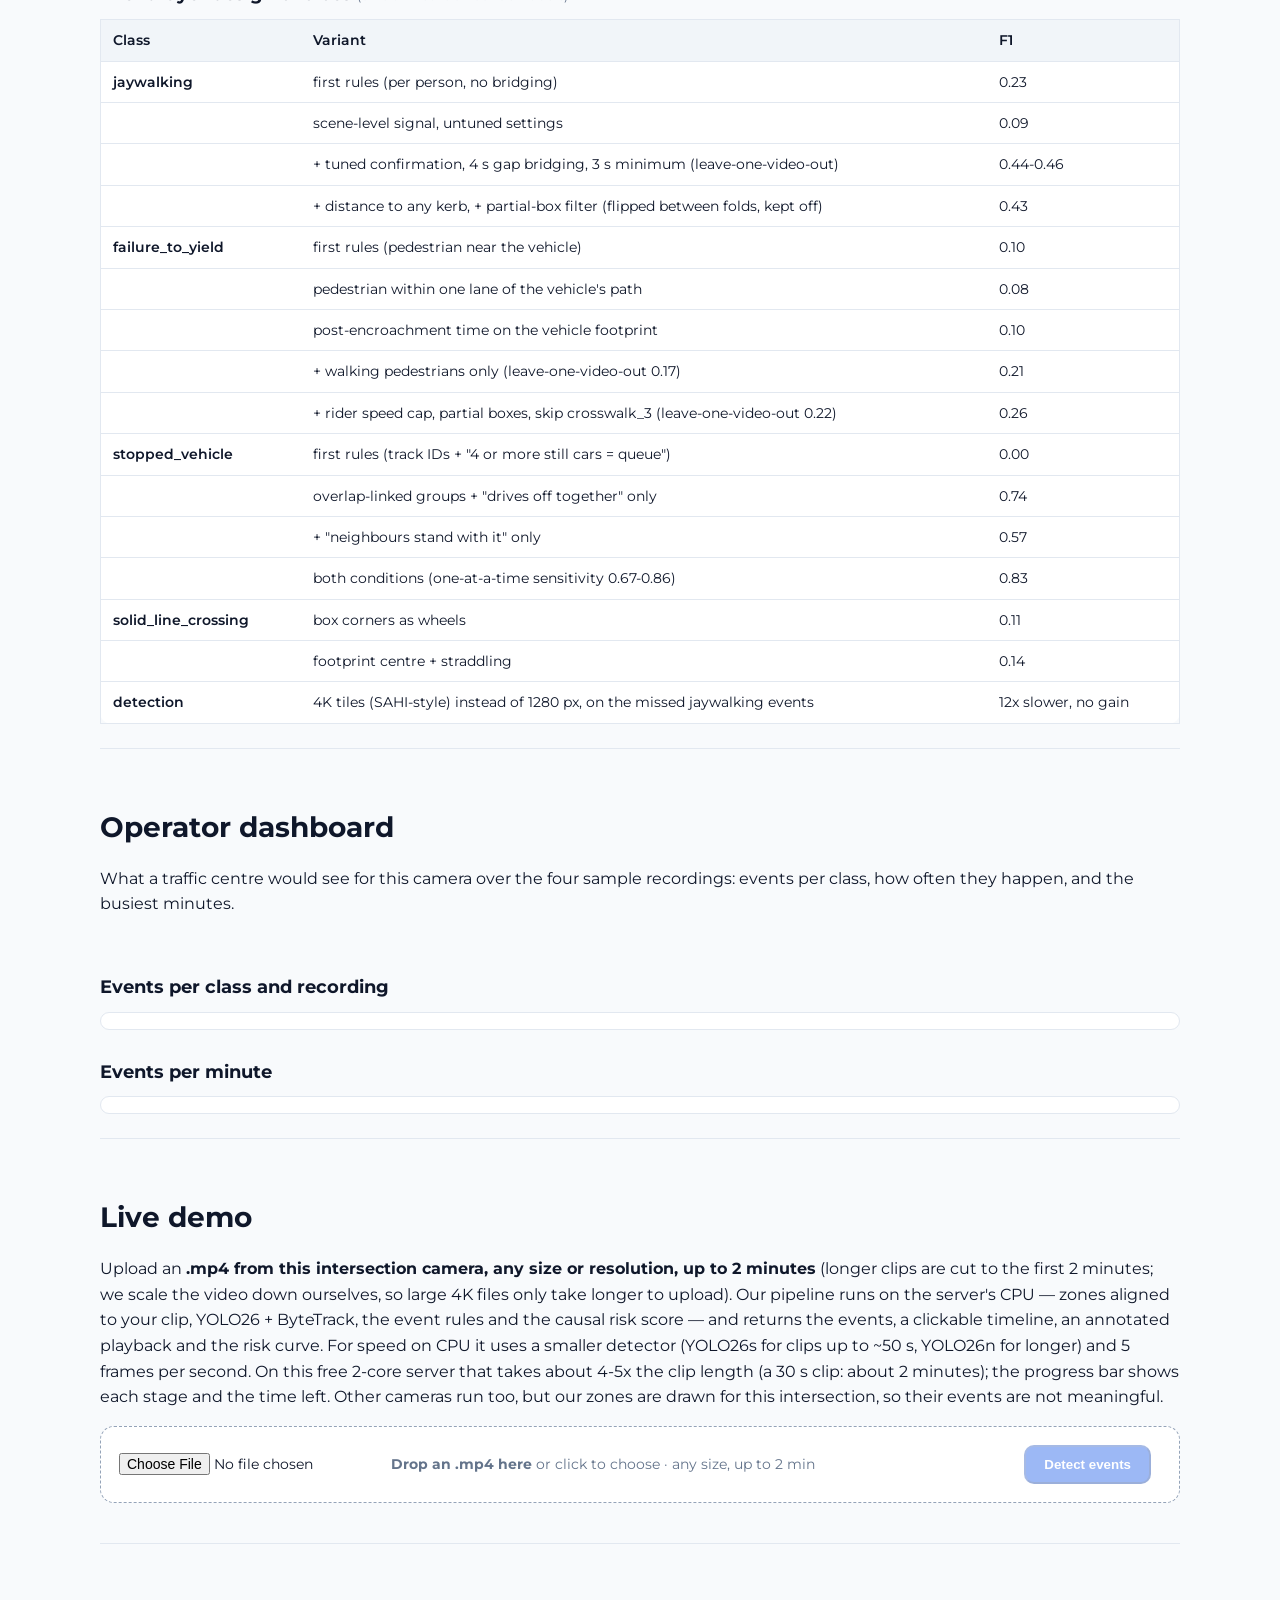
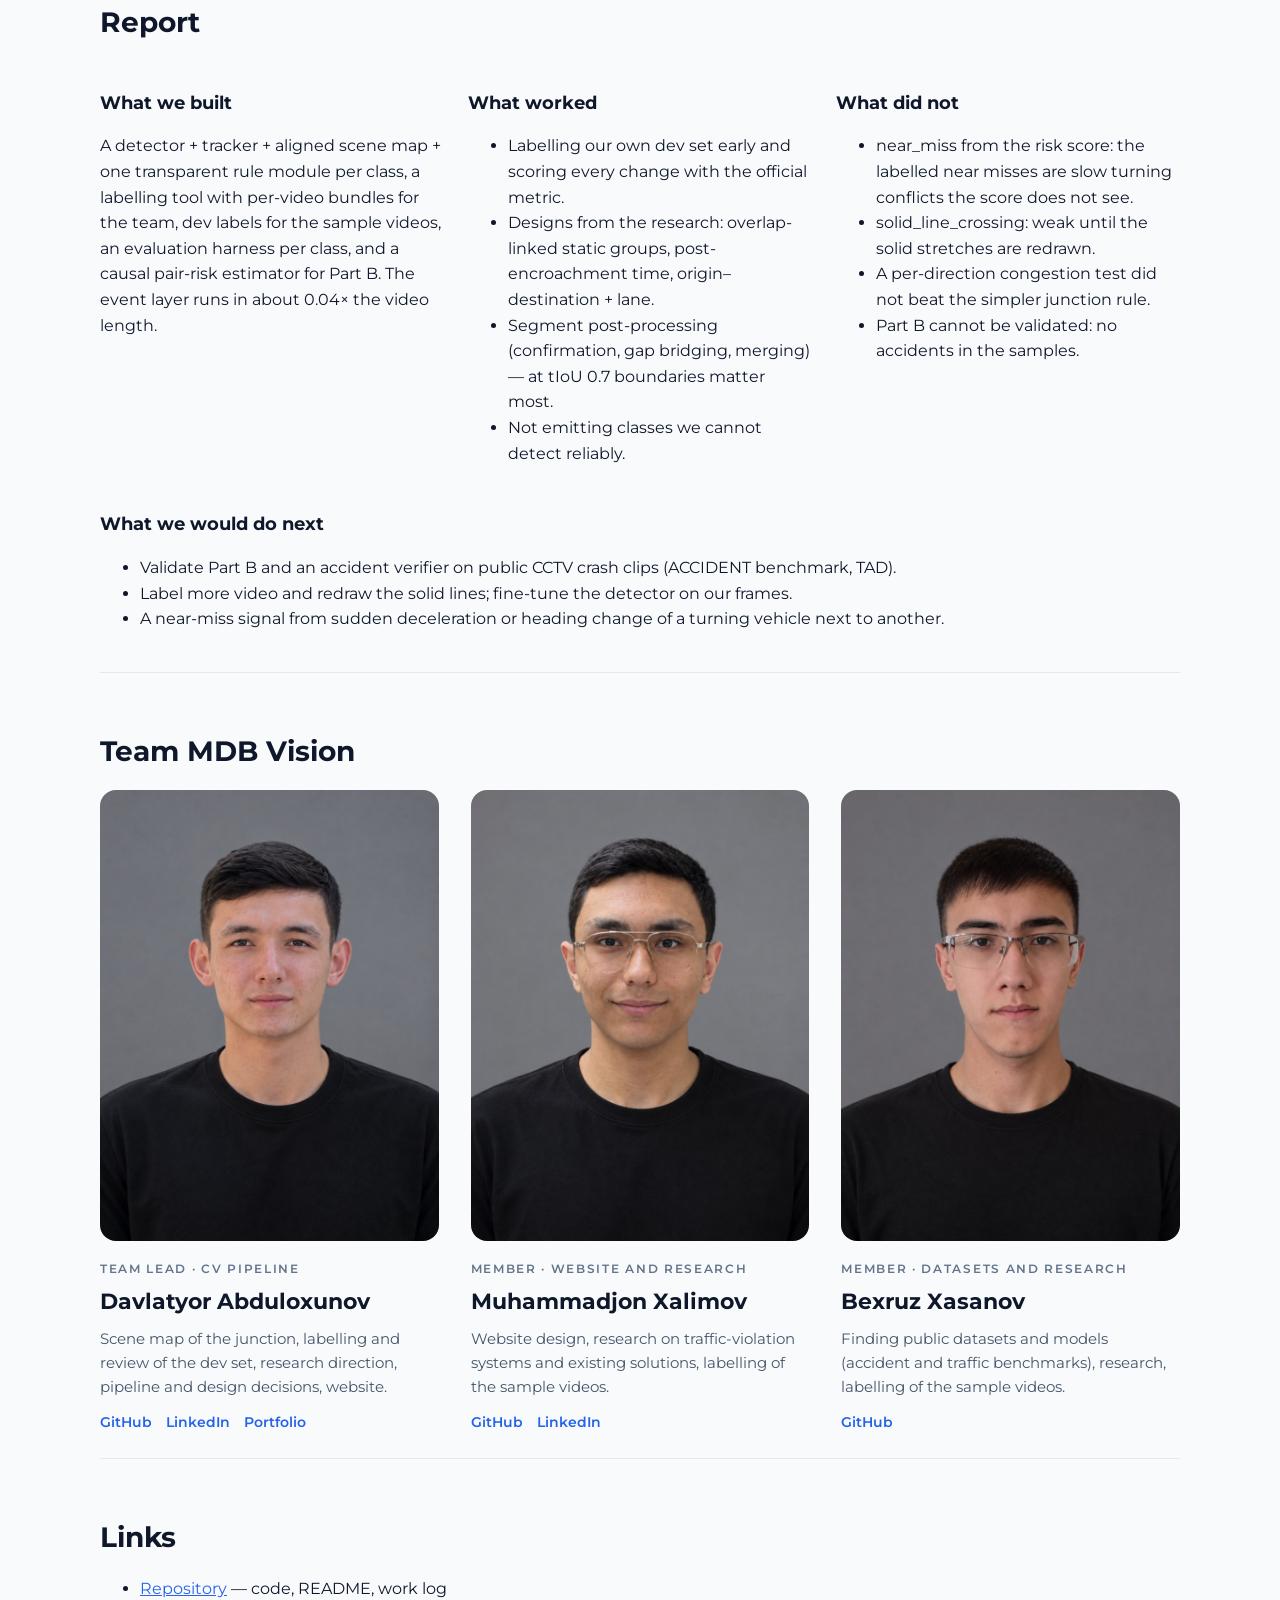
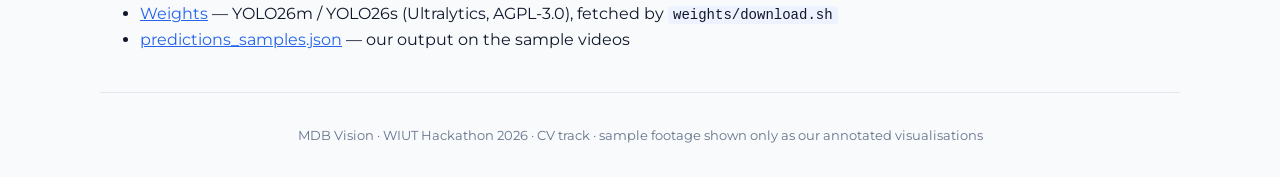
==== commit ef2152c5: "Team roles (website design / datasets and research); wording Co-Authored-By: Claude Opus 5.5 <norepl" ====
--- a/demo/site/index.html
+++ b/demo/site/index.html
@@ -81,7 +81,7 @@
       <tr class="muted"><td>not emitted</td><td>near_miss, accident, illegal_u_turn, road_obstacle, fire_smoke — no reliable detector on the samples; a predicted class that is absent from the test set would add a zero to the average.</td><td>—</td></tr>
     </tbody>
   </table></div>
-  <p class="note">F1 = mean over tIoU 0.3/0.5/0.7 with the official <code>evaluate.py</code>, on our labels of three
+  <p class="note">F1 = mean over tIoU 0.3/0.5/0.7 with the official <code>evaluate.py</code>, on our labels of the
     sample videos; settings chosen on the same labels, so these are optimistic. Leave-one-video-out: jaywalking 0.44,
     failure_to_yield 0.22.</p>
 </section>
@@ -119,8 +119,8 @@
 <section id="results">
   <h2>Results on the sample videos</h2>
   <p>Our annotated playback of every sample video (boxes by class, active events, timeline strip), the event
-    timeline — <b>click an event to jump the video to it</b> — and the Part B risk curve. On the three videos we
-    labelled, our labels are drawn as outlines under the predictions.</p>
+    timeline — <b>click an event to jump the video to it</b> — and the Part B risk curve. Where we have
+    labels, they are drawn as outlines under the predictions.</p>
   <div class="picker" id="resPick"></div>
   <video id="player" controls preload="metadata" playsinline></video>
   <div id="timeline" class="chart"></div>
@@ -144,7 +144,7 @@
 
 <section id="analysis">
   <h2>Error analysis on our dev labels</h2>
-  <p>We labelled three sample videos ourselves (58+ events, 8 classes) with our own labelling tool and scored every
+  <p>We labelled the sample videos ourselves (58+ events, 8 classes) with our own labelling tool and scored every
     change with the official metric. What moved the score:</p>
   <div class="tablewrap"><table>
     <thead><tr><th>Class</th><th>Main error found</th><th>Fix</th><th>Effect</th></tr></thead>
@@ -247,7 +247,7 @@
   <h2>Report</h2>
   <div class="grid3">
     <div><h3>What we built</h3><p>A detector + tracker + aligned scene map + one transparent rule module per class,
-      a labelling tool with per-video bundles for the team, dev labels for three sample videos, an evaluation harness
+      a labelling tool with per-video bundles for the team, dev labels for the sample videos, an evaluation harness
       per class, and a causal pair-risk estimator for Part B. The event layer runs in about 0.04× the video length.</p></div>
     <div><h3>What worked</h3><ul>
       <li>Labelling our own dev set early and scoring every change with the official metric.</li>
@@ -263,7 +263,7 @@
   <h3>What we would do next</h3>
   <ul>
     <li>Validate Part B and an accident verifier on public CCTV crash clips (ACCIDENT benchmark, TAD).</li>
-    <li>Label more video (the fourth sample) and redraw the solid lines; fine-tune the detector on our frames.</li>
+    <li>Label more video and redraw the solid lines; fine-tune the detector on our frames.</li>
     <li>A near-miss signal from sudden deceleration or heading change of a turning vehicle next to another.</li>
   </ul>
 </section>
@@ -283,17 +283,17 @@
     </article>
     <article class="member">
       <img src="team/muhammadjon.jpg" alt="Muhammadjon Xalimov" loading="lazy">
-      <p class="eyebrow">Member · Data labelling</p>
+      <p class="eyebrow">Member · Website and research</p>
       <h3>Muhammadjon Xalimov</h3>
-      <p>Labelling of the sample videos (dev set).</p>
+      <p>Website design, research on traffic-violation systems and existing solutions, labelling of the sample videos.</p>
       <p class="links"><a href="https://github.com/muxammadjonx07-dev" target="_blank" rel="noopener">GitHub</a>
         <a href="https://www.linkedin.com/in/%D0%BC%D1%83%D1%85%D0%B0%D0%BC%D0%BC%D0%B0%D0%B4%D0%B6%D0%BE%D0%BD-%D1%85%D0%B0%D0%BB%D0%B8%D0%BC%D0%BE%D0%B2-b85340334" target="_blank" rel="noopener">LinkedIn</a></p>
     </article>
     <article class="member">
       <img src="team/bexruz.jpg" alt="Bexruz Xasanov" loading="lazy">
-      <p class="eyebrow">Member · Data labelling</p>
+      <p class="eyebrow">Member · Datasets and research</p>
       <h3>Bexruz Xasanov</h3>
-      <p>Labelling of the sample videos (dev set).</p>
+      <p>Finding public datasets and models (accident and traffic benchmarks), research, labelling of the sample videos.</p>
       <p class="links"><a href="https://github.com/bekhruz-khasanov" target="_blank" rel="noopener">GitHub</a></p>
     </article>
   </div>
